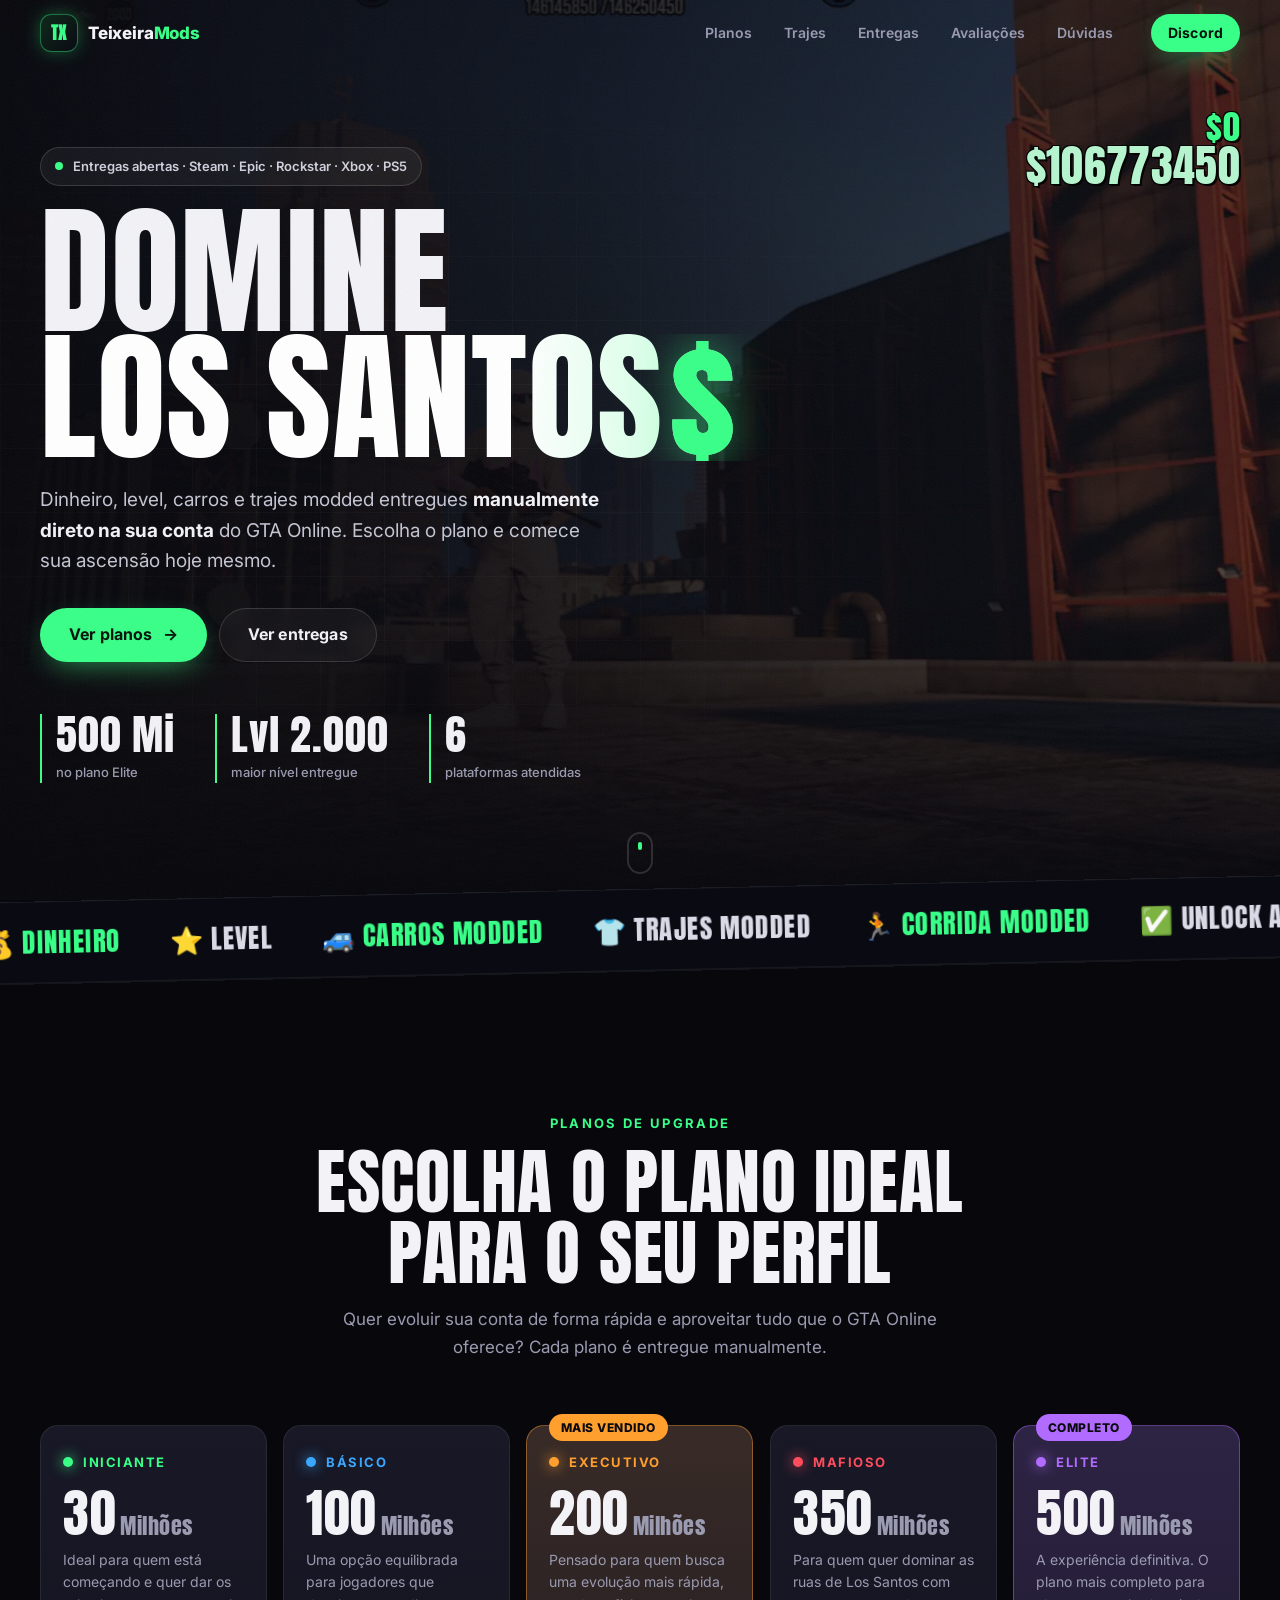
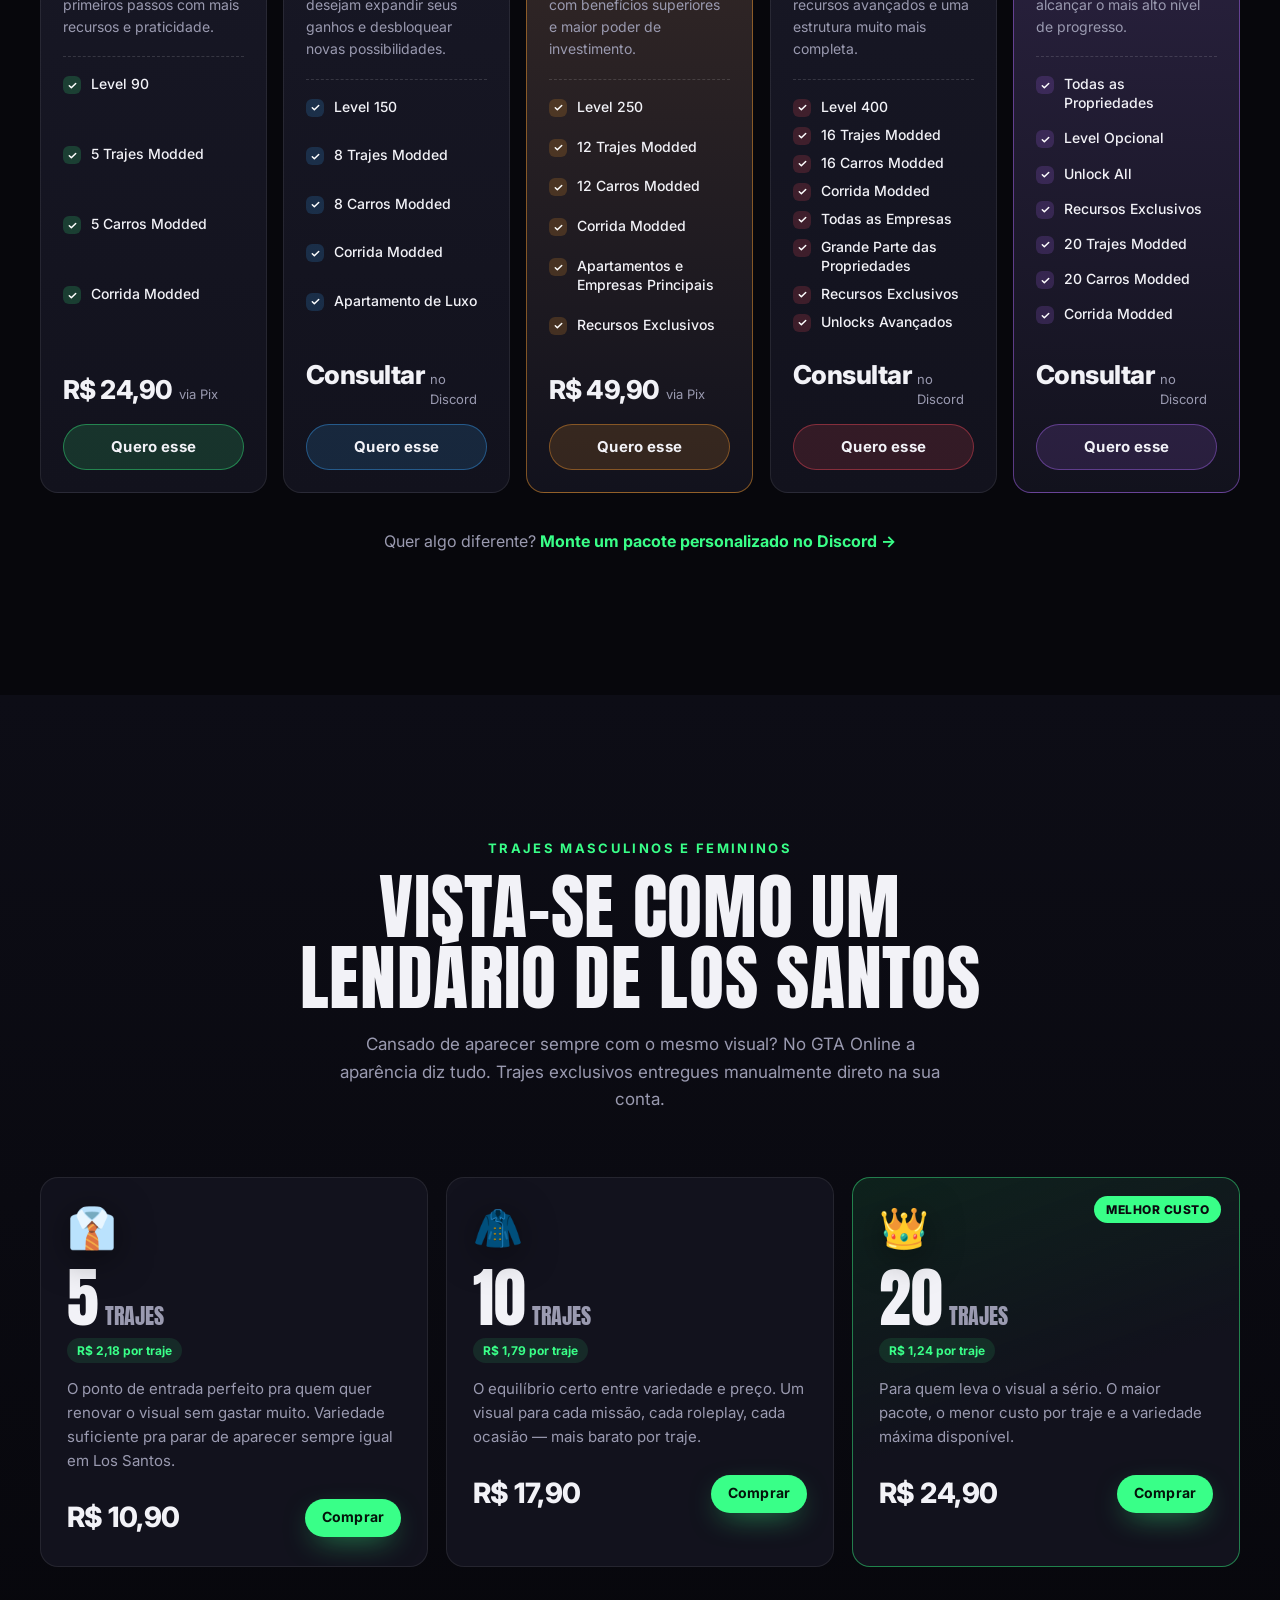
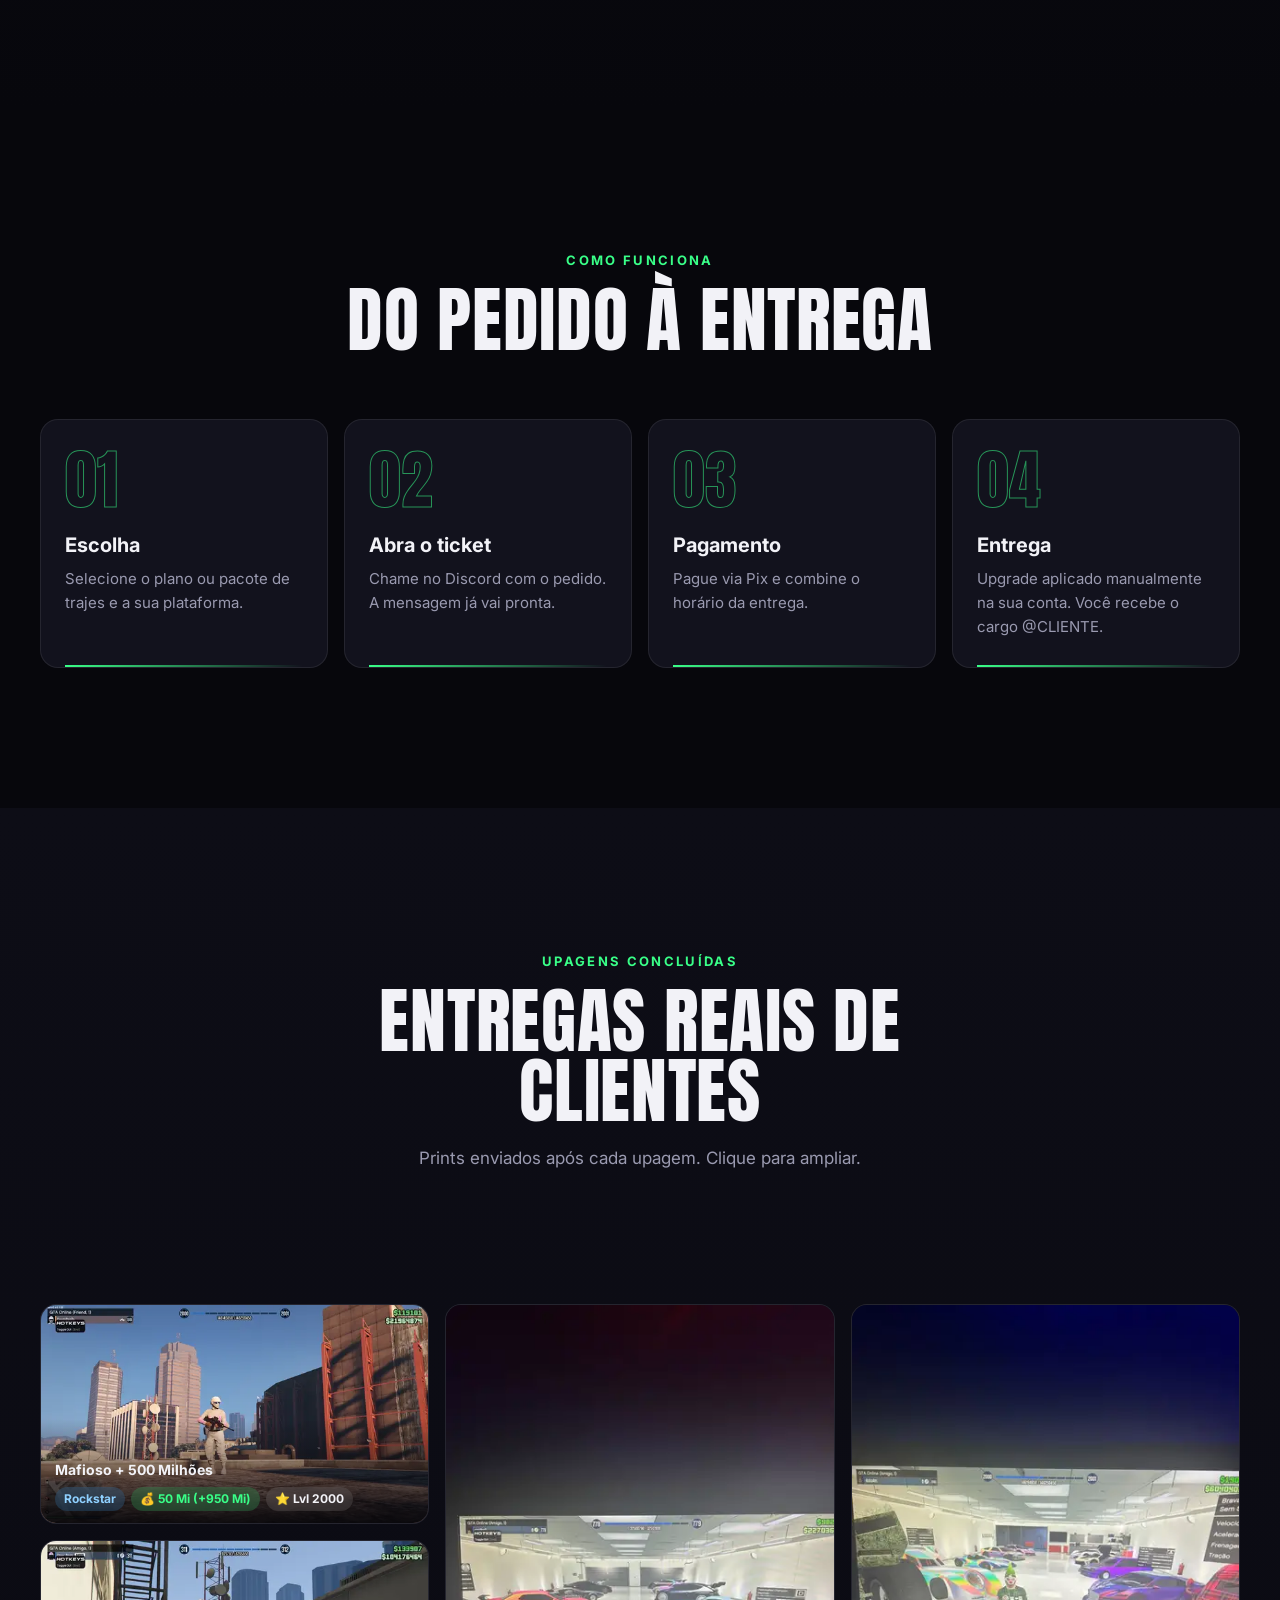
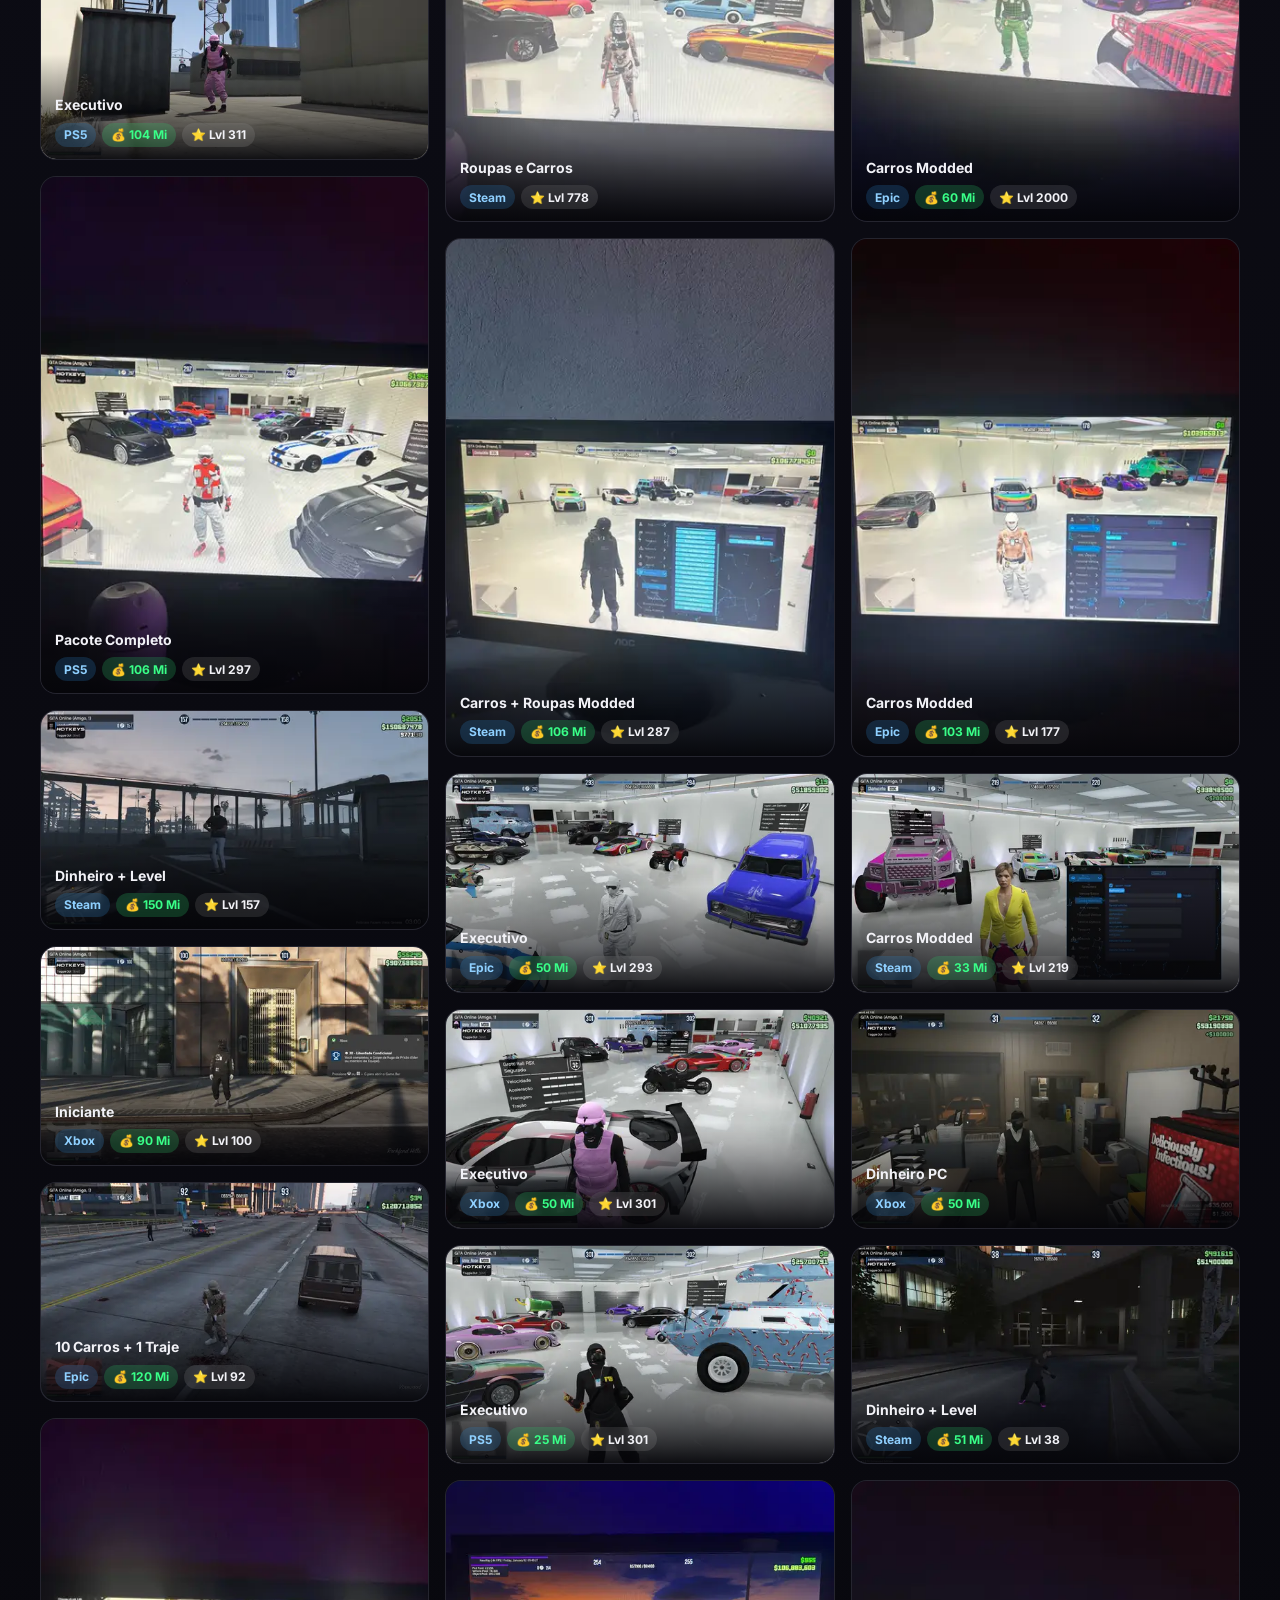
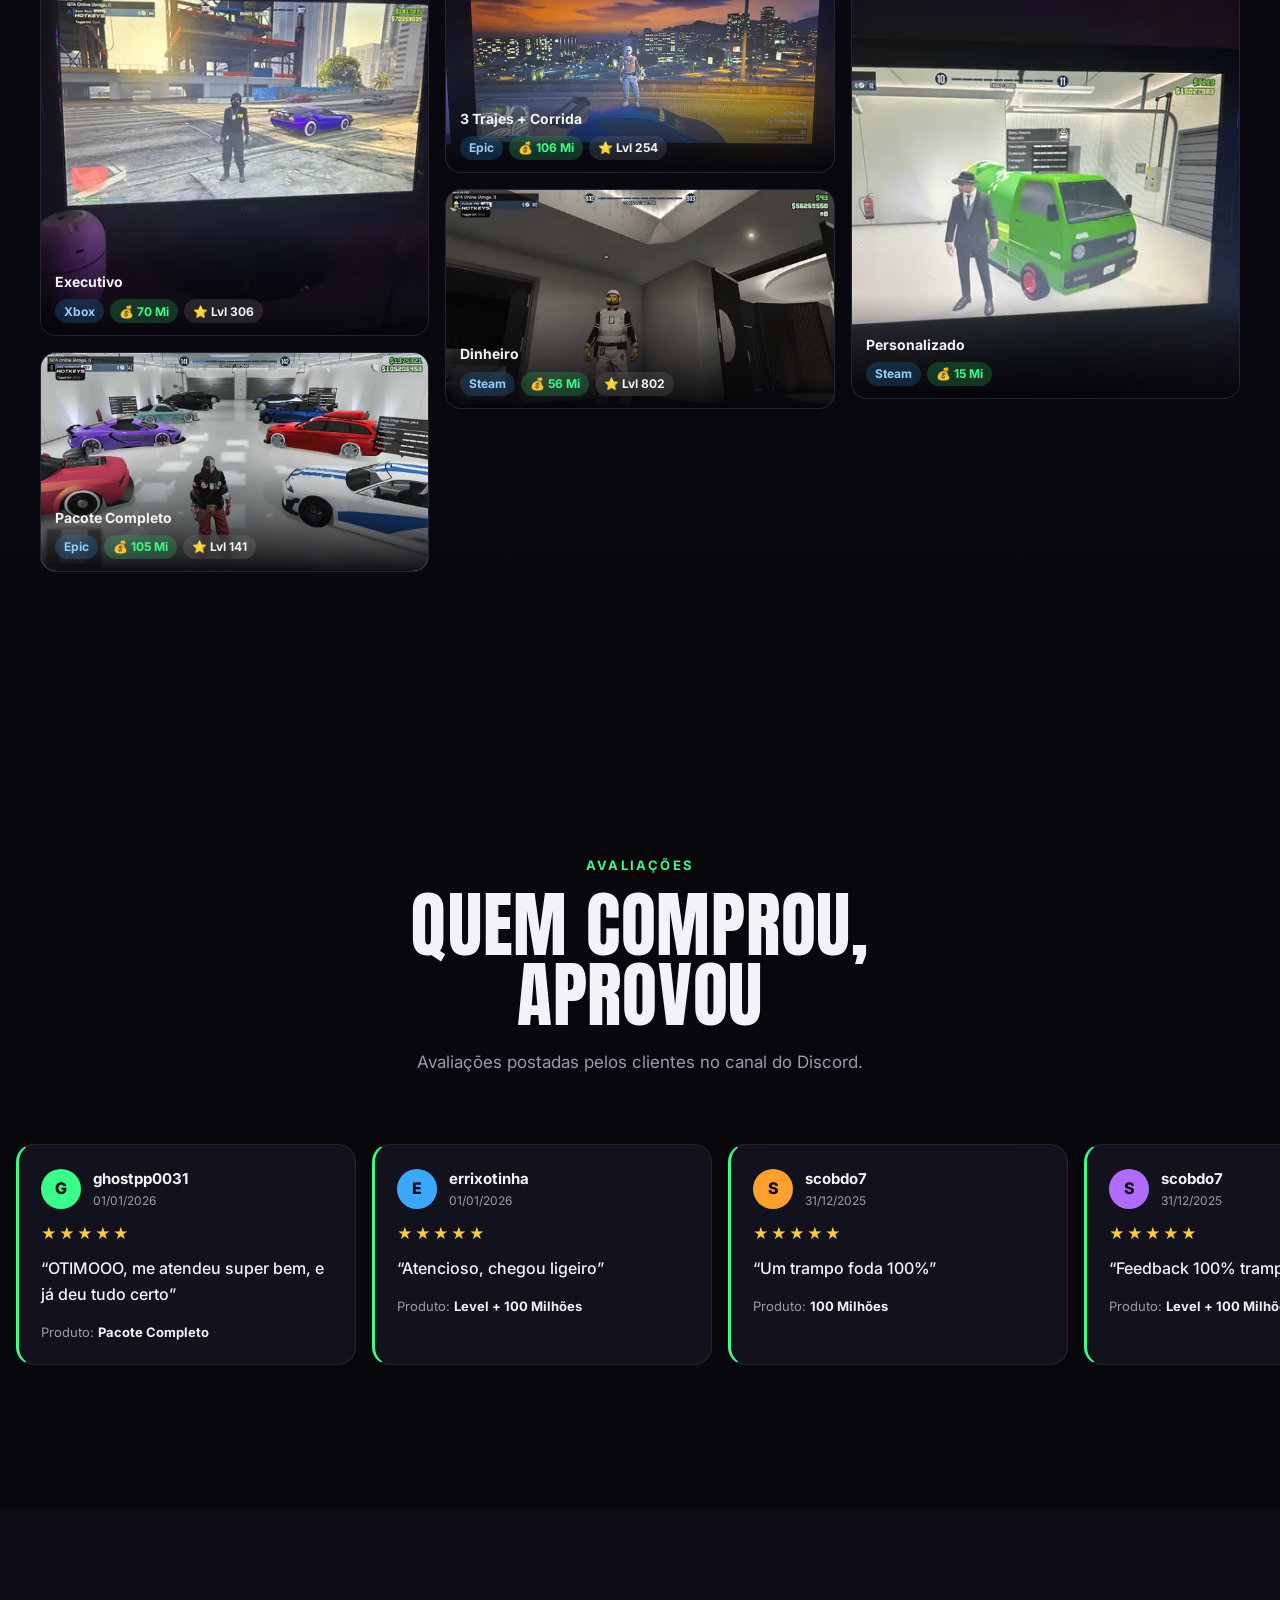
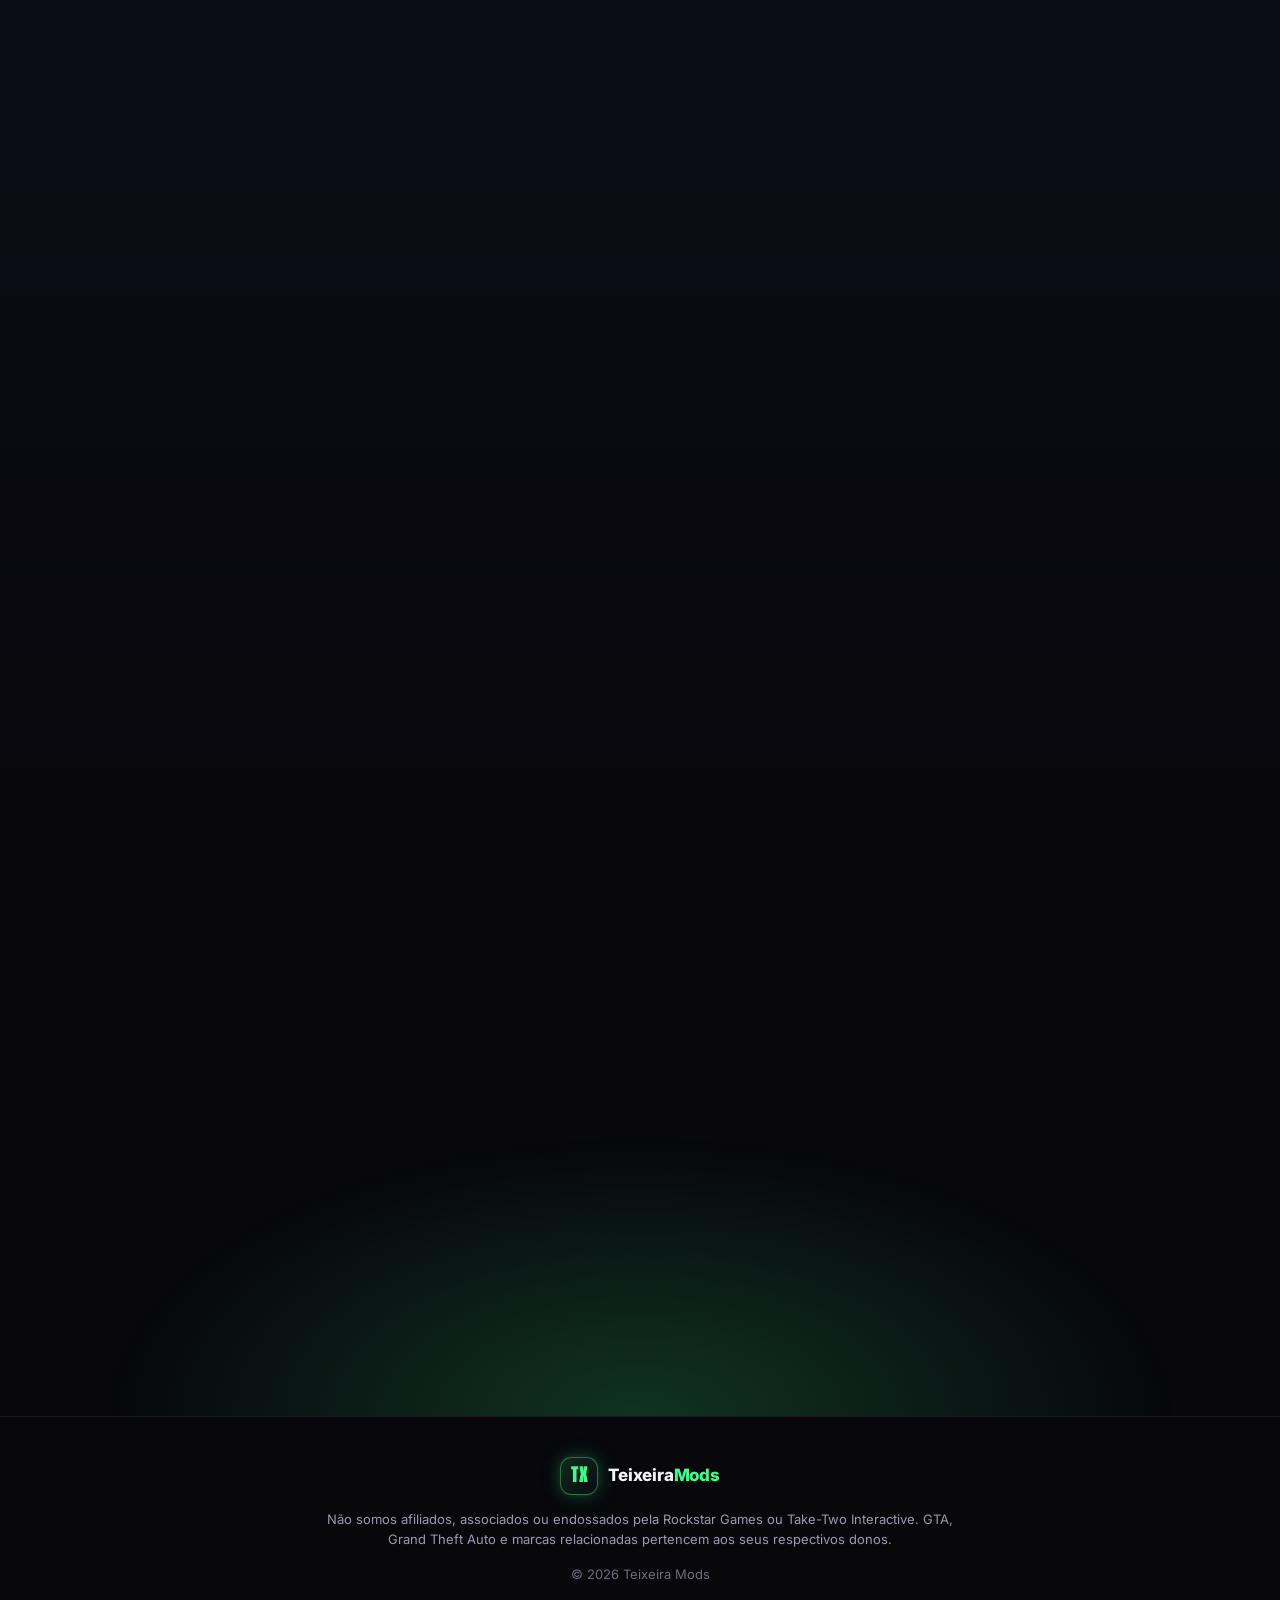
==== index.html @ 86856289 "Site Teixeira Mods: planos, trajes, entregas, avaliações e FAQ Co-Authored-By: Claude Opus 5.5 (1M c" ====
<!doctype html>
<html lang="pt-BR" class="no-js">
<head>
  <script>document.documentElement.className = "js";</script>
  <meta charset="utf-8" />
  <meta name="viewport" content="width=device-width, initial-scale=1" />
  <title>Teixeira Mods — Upgrade GTA Online</title>
  <meta name="description" content="Planos de upgrade para GTA Online: dinheiro, level, carros e trajes modded com entrega manual na sua conta. Steam, Epic, Rockstar, Xbox e PS5." />
  <meta name="theme-color" content="#07070c" />
  <meta property="og:title" content="Teixeira Mods — Upgrade GTA Online" />
  <meta property="og:description" content="Dinheiro, level, carros e trajes modded. Entrega manual direto na sua conta." />
  <meta property="og:image" content="/assets/entregas/e23.webp" />
  <link rel="icon" href="data:image/svg+xml,%3Csvg xmlns='http://www.w3.org/2000/svg' viewBox='0 0 64 64'%3E%3Crect width='64' height='64' rx='14' fill='%2307070c'/%3E%3Ctext x='50%25' y='54%25' text-anchor='middle' dominant-baseline='middle' font-family='Arial Black' font-size='30' fill='%2339ff88'%3ETX%3C/text%3E%3C/svg%3E" />
  <link rel="preconnect" href="https://fonts.googleapis.com" />
  <link rel="preconnect" href="https://fonts.gstatic.com" crossorigin />
  <link href="https://fonts.googleapis.com/css2?family=Anton&family=Inter:wght@400;500;600;700;800&display=swap" rel="stylesheet" />
  <link rel="stylesheet" href="styles.css" />
</head>
<body>
  <div class="noise" aria-hidden="true"></div>
  <div class="cursor-glow" aria-hidden="true"></div>

  <!-- NAV -->
  <header class="nav" id="nav">
    <div class="container nav__inner">
      <a href="#topo" class="logo" aria-label="Teixeira Mods — início">
        <span class="logo__mark">TX</span>
        <span class="logo__text">Teixeira<b>Mods</b></span>
      </a>
      <nav class="nav__links" aria-label="Principal">
        <a href="#planos">Planos</a>
        <a href="#trajes">Trajes</a>
        <a href="#entregas">Entregas</a>
        <a href="#avaliacoes">Avaliações</a>
        <a href="#faq">Dúvidas</a>
      </nav>
      <a class="btn btn--sm btn--primary js-discord" href="#" target="_blank" rel="noopener">Discord</a>
      <button class="nav__burger" aria-label="Abrir menu" aria-expanded="false"><span></span><span></span></button>
    </div>
  </header>

  <main id="topo">
    <!-- HERO -->
    <section class="hero">
      <div class="hero__bg" aria-hidden="true">
        <img src="assets/entregas/e23.webp" alt="" fetchpriority="high" />
      </div>
      <div class="hero__grid" aria-hidden="true"></div>
      <div class="container hero__inner">
        <p class="eyebrow reveal"><span class="dot"></span> Entregas abertas · Steam · Epic · Rockstar · Xbox · PS5</p>
        <h1 class="hero__title reveal">
          <span class="line">Domine</span>
          <span class="line">Los Santos<span class="money">$</span></span>
        </h1>
        <p class="hero__sub reveal">Dinheiro, level, carros e trajes modded entregues <b>manualmente direto na sua conta</b> do GTA Online. Escolha o plano e comece sua ascensão hoje mesmo.</p>
        <div class="hero__cta reveal">
          <a href="#planos" class="btn btn--primary btn--lg">Ver planos <span aria-hidden="true">→</span></a>
          <a href="#entregas" class="btn btn--ghost btn--lg">Ver entregas</a>
        </div>
        <dl class="hero__stats reveal">
          <div><dt><span class="count" data-to="500">0</span> Mi</dt><dd>no plano Elite</dd></div>
          <div><dt>Lvl <span class="count" data-to="2000">0</span></dt><dd>maior nível entregue</dd></div>
          <div><dt><span class="count" data-to="6">0</span></dt><dd>plataformas atendidas</dd></div>
        </dl>
      </div>
      <div class="hero__hud reveal" aria-hidden="true">
        <span class="hud__cash">$0</span>
        <span class="hud__bank">$<span class="count" data-to="106773450" data-fmt="plain">0</span></span>
      </div>
      <a href="#planos" class="hero__scroll" aria-label="Rolar para planos"><span></span></a>
    </section>

    <!-- MARQUEE -->
    <div class="marquee" aria-hidden="true">
      <div class="marquee__track">
        <span>💰 Dinheiro</span><span>⭐ Level</span><span>🚙 Carros Modded</span><span>👕 Trajes Modded</span><span>🏃 Corrida Modded</span><span>✅ Unlock All</span><span>🏢 Propriedades</span><span>🔫 Armas</span>
        <span>💰 Dinheiro</span><span>⭐ Level</span><span>🚙 Carros Modded</span><span>👕 Trajes Modded</span><span>🏃 Corrida Modded</span><span>✅ Unlock All</span><span>🏢 Propriedades</span><span>🔫 Armas</span>
      </div>
    </div>

    <!-- PLANOS -->
    <section class="section" id="planos">
      <div class="container">
        <header class="section__head reveal">
          <p class="kicker">Planos de Upgrade</p>
          <h2>Escolha o plano ideal<br />para o seu perfil</h2>
          <p class="section__sub">Quer evoluir sua conta de forma rápida e aproveitar tudo que o GTA Online oferece? Cada plano é entregue manualmente.</p>
        </header>
        <div class="plans" id="plans"></div>
        <p class="plans__note reveal">Quer algo diferente? <a href="#" class="js-discord" target="_blank" rel="noopener">Monte um pacote personalizado no Discord →</a></p>
      </div>
    </section>

    <!-- TRAJES -->
    <section class="section section--alt" id="trajes">
      <div class="container">
        <header class="section__head reveal">
          <p class="kicker">Trajes masculinos e femininos</p>
          <h2>Vista-se como um<br />lendário de Los Santos</h2>
          <p class="section__sub">Cansado de aparecer sempre com o mesmo visual? No GTA Online a aparência diz tudo. Trajes exclusivos entregues manualmente direto na sua conta.</p>
        </header>
        <div class="outfits" id="outfits"></div>
      </div>
    </section>

    <!-- COMO FUNCIONA -->
    <section class="section" id="como">
      <div class="container">
        <header class="section__head reveal">
          <p class="kicker">Como funciona</p>
          <h2>Do pedido à entrega</h2>
        </header>
        <ol class="steps">
          <li class="step reveal"><span class="step__n">01</span><h3>Escolha</h3><p>Selecione o plano ou pacote de trajes e a sua plataforma.</p></li>
          <li class="step reveal"><span class="step__n">02</span><h3>Abra o ticket</h3><p>Chame no Discord com o pedido. A mensagem já vai pronta.</p></li>
          <li class="step reveal"><span class="step__n">03</span><h3>Pagamento</h3><p>Pague via Pix e combine o horário da entrega.</p></li>
          <li class="step reveal"><span class="step__n">04</span><h3>Entrega</h3><p>Upgrade aplicado manualmente na sua conta. Você recebe o cargo @CLIENTE.</p></li>
        </ol>
      </div>
    </section>

    <!-- ENTREGAS -->
    <section class="section section--alt" id="entregas">
      <div class="container">
        <header class="section__head reveal">
          <p class="kicker">Upagens concluídas</p>
          <h2>Entregas reais de clientes</h2>
          <p class="section__sub">Prints enviados após cada upagem. Clique para ampliar.</p>
        </header>
        <div class="filters reveal" role="tablist" aria-label="Filtrar por plataforma" id="filters"></div>
        <div class="gallery" id="gallery"></div>
      </div>
    </section>

    <!-- AVALIAÇÕES -->
    <section class="section" id="avaliacoes">
      <div class="container">
        <header class="section__head reveal">
          <p class="kicker">Avaliações</p>
          <h2>Quem comprou, aprovou</h2>
          <p class="section__sub">Avaliações postadas pelos clientes no canal do Discord.</p>
        </header>
      </div>
      <div class="reviews" id="reviews"></div>
    </section>

    <!-- FAQ -->
    <section class="section section--alt" id="faq">
      <div class="container container--narrow">
        <header class="section__head reveal">
          <p class="kicker">Dúvidas</p>
          <h2>Perguntas frequentes</h2>
        </header>
        <div class="faq" id="faqList"></div>
      </div>
    </section>

    <!-- CTA -->
    <section class="cta">
      <div class="container cta__inner reveal">
        <h2>Pronto pra conquistar<br /><span class="money-text">Los Santos?</span></h2>
        <p>Escolha seu plano e comece sua ascensão hoje mesmo. 🔥</p>
        <div class="hero__cta">
          <a href="#planos" class="btn btn--primary btn--lg">Escolher plano</a>
          <a href="#" class="btn btn--ghost btn--lg js-discord" target="_blank" rel="noopener">Falar no Discord</a>
        </div>
      </div>
    </section>
  </main>

  <footer class="footer">
    <div class="container footer__inner">
      <a href="#topo" class="logo"><span class="logo__mark">TX</span><span class="logo__text">Teixeira<b>Mods</b></span></a>
      <p class="footer__legal">Não somos afiliados, associados ou endossados pela Rockstar Games ou Take-Two Interactive. GTA, Grand Theft Auto e marcas relacionadas pertencem aos seus respectivos donos.</p>
      <p class="footer__copy">© <span id="year"></span> Teixeira Mods</p>
    </div>
  </footer>

  <!-- MODAL DE PEDIDO -->
  <div class="modal" id="orderModal" aria-hidden="true">
    <div class="modal__backdrop" data-close></div>
    <div class="modal__panel" role="dialog" aria-modal="true" aria-labelledby="orderTitle">
      <button class="modal__close" data-close aria-label="Fechar">×</button>
      <p class="kicker">Seu pedido</p>
      <h3 id="orderTitle">—</h3>
      <p class="order__price" id="orderPrice"></p>
      <ul class="order__items" id="orderItems"></ul>
      <label class="field">
        <span>Plataforma</span>
        <select id="orderPlatform">
          <option>Steam</option><option>Epic Games</option><option>Rockstar Launcher</option>
          <option>Xbox App (PC)</option><option>Xbox Series / One</option><option>PS5</option>
        </select>
      </label>
      <label class="field">
        <span>Seu nick no Discord (opcional)</span>
        <input id="orderNick" type="text" maxlength="40" placeholder="ex.: seu_nick" autocomplete="off" />
      </label>
      <button class="btn btn--primary btn--lg btn--block" id="orderSend">Abrir pedido no Discord</button>
      <p class="order__hint" id="orderHint">A mensagem do pedido é copiada automaticamente. É só colar no ticket.</p>
    </div>
  </div>

  <!-- LIGHTBOX -->
  <div class="lightbox" id="lightbox" aria-hidden="true">
    <button class="lightbox__close" data-lb-close aria-label="Fechar">×</button>
    <button class="lightbox__nav lightbox__prev" data-lb-prev aria-label="Anterior">‹</button>
    <figure>
      <img id="lbImg" alt="" />
      <figcaption id="lbCap"></figcaption>
    </figure>
    <button class="lightbox__nav lightbox__next" data-lb-next aria-label="Próxima">›</button>
  </div>

  <div class="toast" id="toast" role="status" aria-live="polite"></div>

  <script src="config.js"></script>
  <script src="script.js"></script>
</body>
</html>
---- styles.css ----
:root {
  --bg: #07070c;
  --bg-2: #0d0d16;
  --surface: #12121d;
  --surface-2: #181826;
  --line: rgba(255, 255, 255, 0.08);
  --line-2: rgba(255, 255, 255, 0.14);
  --text: #f2f2f7;
  --muted: #9a9ab0;
  --money: #39ff88;
  --money-dim: #1fae5c;
  --neon: #3ba8ff;
  --violet: #a259ff;
  --green: #39ff88;
  --blue: #3ba8ff;
  --orange: #ff9f2e;
  --red: #ff4d5e;
  --purple: #b26bff;
  --radius: 18px;
  --ease: cubic-bezier(0.22, 1, 0.36, 1);
  --display: "Anton", Impact, "Arial Narrow", sans-serif;
  --body: "Inter", system-ui, -apple-system, Segoe UI, Roboto, sans-serif;
}

*, *::before, *::after { box-sizing: border-box; }
html { overflow-x: clip; scroll-behavior: smooth; -webkit-text-size-adjust: 100%; }
body {
  margin: 0;
  background: var(--bg);
  color: var(--text);
  font-family: var(--body);
  font-size: 16px;
  line-height: 1.6;
  overflow-x: hidden;
  -webkit-font-smoothing: antialiased;
}
img { max-width: 100%; display: block; }
a { color: inherit; text-decoration: none; }
button { font: inherit; color: inherit; cursor: pointer; }
:focus-visible { outline: 2px solid var(--money); outline-offset: 3px; border-radius: 6px; }
::selection { background: var(--money); color: #000; }

.container { width: min(1200px, 100% - 32px); margin-inline: auto; }
.container--narrow { width: min(820px, 100% - 32px); }

/* ---------- ambient ---------- */
.noise {
  position: fixed; inset: 0; z-index: 1; pointer-events: none; opacity: 0.05;
  background-image: url("data:image/svg+xml,%3Csvg xmlns='http://www.w3.org/2000/svg' width='160' height='160'%3E%3Cfilter id='n'%3E%3CfeTurbulence type='fractalNoise' baseFrequency='.9' numOctaves='3' stitchTiles='stitch'/%3E%3C/filter%3E%3Crect width='100%25' height='100%25' filter='url(%23n)'/%3E%3C/svg%3E");
}
.cursor-glow {
  position: fixed; z-index: 0; pointer-events: none; width: 520px; height: 520px; border-radius: 50%;
  left: 0; top: 0; transform: translate(-50%, -50%);
  background: radial-gradient(circle, rgba(57, 255, 136, 0.08), transparent 60%);
  transition: opacity .3s; opacity: 0;
}
@media (hover: hover) { body:hover .cursor-glow { opacity: 1; } }

/* ---------- buttons ---------- */
.btn {
  --bh: 46px;
  position: relative; display: inline-flex; align-items: center; justify-content: center; gap: 10px;
  height: var(--bh); padding: 0 22px; border-radius: 999px; border: 1px solid transparent;
  font-weight: 700; font-size: 15px; letter-spacing: .01em; white-space: nowrap;
  transition: transform .35s var(--ease), box-shadow .35s var(--ease), background .25s, border-color .25s, color .25s;
  overflow: hidden; isolation: isolate;
}
.btn--sm { --bh: 38px; padding: 0 16px; font-size: 14px; }
.btn--lg { --bh: 54px; padding: 0 28px; font-size: 16px; }
.btn--block { width: 100%; }
.btn--primary { background: var(--money); color: #04130a; box-shadow: 0 0 0 0 rgba(57, 255, 136, .5), 0 10px 30px -10px rgba(57, 255, 136, .6); }
.btn--primary::after {
  content: ""; position: absolute; inset: 0; z-index: -1;
  background: linear-gradient(110deg, transparent 30%, rgba(255,255,255,.55) 50%, transparent 70%);
  transform: translateX(-120%); transition: transform .7s var(--ease);
}
.btn--primary:hover { transform: translateY(-2px); box-shadow: 0 0 0 6px rgba(57, 255, 136, .12), 0 18px 40px -12px rgba(57, 255, 136, .8); }
.btn--primary:hover::after { transform: translateX(120%); }
.btn--ghost { background: rgba(255,255,255,.04); border-color: var(--line-2); color: var(--text); backdrop-filter: blur(8px); }
.btn--ghost:hover { border-color: var(--money); color: var(--money); transform: translateY(-2px); }
.btn:active { transform: translateY(0) scale(.98); }

/* ---------- nav ---------- */
.nav {
  position: fixed; inset: 0 0 auto 0; z-index: 50; padding: 14px 0;
  transition: background .3s, padding .3s, border-color .3s; border-bottom: 1px solid transparent;
}
.nav.is-scrolled { background: rgba(7, 7, 12, .78); backdrop-filter: blur(14px) saturate(140%); padding: 10px 0; border-color: var(--line); }
.nav__inner { display: flex; align-items: center; gap: 24px; }
.nav__links { display: flex; gap: 4px; margin-left: auto; }
.nav__links a { padding: 8px 14px; border-radius: 999px; font-size: 14px; font-weight: 600; color: var(--muted); transition: color .2s, background .2s; }
.nav__links a:hover, .nav__links a.is-active { color: var(--text); background: rgba(255,255,255,.06); }
.nav__burger { display: none; width: 42px; height: 42px; border-radius: 12px; border: 1px solid var(--line-2); background: transparent; position: relative; }
.nav__burger span { position: absolute; left: 11px; right: 11px; height: 2px; background: var(--text); transition: transform .3s var(--ease); }
.nav__burger span:first-child { top: 16px; } .nav__burger span:last-child { top: 24px; }
.nav.is-open .nav__burger span:first-child { transform: translateY(4px) rotate(45deg); }
.nav.is-open .nav__burger span:last-child { transform: translateY(-4px) rotate(-45deg); }

.logo { display: inline-flex; align-items: center; gap: 10px; font-weight: 800; }
.logo__mark {
  display: grid; place-items: center; width: 38px; height: 38px; border-radius: 11px;
  background: linear-gradient(135deg, #0f2a1b, #0b0b14); border: 1px solid rgba(57,255,136,.4);
  color: var(--money); font-family: var(--display); font-size: 17px; letter-spacing: .04em;
  box-shadow: 0 0 20px -4px rgba(57,255,136,.5);
}
.logo__text { font-size: 17px; letter-spacing: -.01em; }
.logo__text b { color: var(--money); font-weight: 800; }

/* ---------- hero ---------- */
.hero { position: relative; min-height: 100svh; display: flex; align-items: center; padding: 120px 0 90px; overflow: hidden; }
.hero__bg { position: absolute; inset: 0; z-index: -2; }
.hero__bg img { width: 100%; height: 100%; object-fit: cover; object-position: 60% 40%; transform: scale(1.12); filter: saturate(1.15) brightness(.55); will-change: transform; }
.hero__bg::after {
  content: ""; position: absolute; inset: 0;
  background:
    radial-gradient(ellipse 80% 60% at 20% 50%, rgba(7,7,12,.6), transparent 70%),
    linear-gradient(90deg, rgba(7,7,12,.97) 0%, rgba(7,7,12,.75) 45%, rgba(7,7,12,.35) 100%),
    linear-gradient(0deg, var(--bg) 0%, transparent 35%);
}
.hero__grid {
  position: absolute; inset: 0; z-index: -1; opacity: .35;
  background-image: linear-gradient(var(--line) 1px, transparent 1px), linear-gradient(90deg, var(--line) 1px, transparent 1px);
  background-size: 64px 64px;
  mask-image: radial-gradient(ellipse 70% 60% at 30% 50%, #000 20%, transparent 75%);
}
.hero__inner { position: relative; }
.eyebrow {
  display: inline-flex; align-items: center; gap: 10px; margin: 0 0 22px; padding: 8px 14px; border-radius: 999px;
  background: rgba(255,255,255,.05); border: 1px solid var(--line-2); font-size: 13px; font-weight: 600; color: #cfd0dc;
  backdrop-filter: blur(8px); max-width: 100%;
}
.dot { width: 8px; height: 8px; border-radius: 50%; background: var(--money); box-shadow: 0 0 0 0 rgba(57,255,136,.7); animation: ping 1.8s infinite; flex: none; }
@keyframes ping { 0% { box-shadow: 0 0 0 0 rgba(57,255,136,.6); } 80%, 100% { box-shadow: 0 0 0 10px rgba(57,255,136,0); } }

.hero__title { font-family: var(--display); font-weight: 400; font-size: clamp(56px, 11vw, 148px); line-height: .9; letter-spacing: .005em; text-transform: uppercase; margin: 0 0 24px; }
.hero__title .line { display: block; }
.hero__title .line:last-child {
  background: linear-gradient(92deg, #fff 0%, #fff 40%, var(--money) 100%);
  -webkit-background-clip: text; background-clip: text; color: transparent;
}
.money { color: var(--money); -webkit-text-fill-color: var(--money); margin-left: .05em; display: inline-block; animation: bob 3s ease-in-out infinite; text-shadow: 0 0 40px rgba(57,255,136,.5); }
@keyframes bob { 50% { transform: translateY(-8px) rotate(6deg); } }
.hero__sub { max-width: 560px; font-size: clamp(16px, 2vw, 19px); color: #c4c5d3; margin: 0 0 32px; }
.hero__sub b { color: var(--text); }
.hero__cta { display: flex; flex-wrap: wrap; gap: 12px; }
.hero__stats { display: flex; flex-wrap: wrap; gap: 14px 40px; margin: 52px 0 0; }
.hero__stats div { border-left: 2px solid var(--money); padding-left: 14px; }
.hero__stats dt { font-family: var(--display); font-size: clamp(30px, 4vw, 42px); line-height: 1; letter-spacing: .02em; }
.hero__stats dd { margin: 6px 0 0; font-size: 13px; color: var(--muted); font-weight: 500; }

.hero__hud {
  position: absolute; top: 110px; right: max(16px, calc((100vw - 1200px) / 2)); text-align: right;
  font-family: var(--display); line-height: 1; letter-spacing: .02em;
  text-shadow: 2px 2px 0 #000, -1px -1px 0 #000, 1px -1px 0 #000, -1px 1px 0 #000;
}
.hud__cash, .hud__bank { display: block; color: var(--money); }
.hud__cash { font-size: 34px; }
.hud__bank { font-size: clamp(30px, 3.4vw, 44px); color: #b6f5cf; }
.hero__scroll { position: absolute; left: 50%; bottom: 26px; transform: translateX(-50%); width: 26px; height: 42px; border: 2px solid var(--line-2); border-radius: 20px; }
.hero__scroll span { position: absolute; left: 50%; top: 8px; width: 4px; height: 8px; margin-left: -2px; border-radius: 2px; background: var(--money); animation: scroll 1.8s var(--ease) infinite; }
@keyframes scroll { 0% { opacity: 0; transform: translateY(0); } 30% { opacity: 1; } 100% { opacity: 0; transform: translateY(14px); } }

/* ---------- marquee ---------- */
.marquee { position: relative; z-index: 2; border-block: 1px solid var(--line); background: #0a0a12; overflow: hidden; padding: 18px 0; transform: rotate(-1.2deg) scale(1.03); margin: -10px 0 0; }
.marquee__track { display: flex; gap: 48px; width: max-content; animation: marquee 32s linear infinite; }
.marquee span { font-family: var(--display); font-size: 26px; letter-spacing: .04em; text-transform: uppercase; color: #d9dae6; white-space: nowrap; }
.marquee span:nth-child(odd) { color: var(--money); }
@keyframes marquee { to { transform: translateX(-50%); } }

/* ---------- sections ---------- */
.section { position: relative; z-index: 2; padding: clamp(80px, 11vw, 140px) 0; }
.section--alt { background: linear-gradient(180deg, var(--bg-2), var(--bg)); }
.section__head { text-align: center; max-width: 720px; margin: 0 auto clamp(40px, 6vw, 64px); }
.kicker { display: inline-block; margin: 0 0 14px; font-size: 13px; font-weight: 700; letter-spacing: .18em; text-transform: uppercase; color: var(--money); }
.section__head h2, .cta h2 { font-family: var(--display); font-weight: 400; font-size: clamp(38px, 6.4vw, 72px); line-height: .98; text-transform: uppercase; margin: 0 0 18px; letter-spacing: .01em; }
.section__sub { margin: 0 auto; max-width: 600px; color: var(--muted); font-size: 17px; }

/* ---------- plans ---------- */
.plans { display: grid; grid-template-columns: repeat(auto-fit, minmax(220px, 1fr)); gap: 16px; align-items: stretch; }
.plan {
  --c: var(--money);
  position: relative; display: flex; flex-direction: column; padding: 26px 22px 22px; border-radius: var(--radius);
  background: linear-gradient(180deg, var(--surface-2), var(--surface)); border: 1px solid var(--line);
  transition: transform .5s var(--ease), border-color .3s, box-shadow .5s var(--ease);
  transform-style: preserve-3d; will-change: transform;
}
.plan::before {
  content: ""; position: absolute; inset: -1px; border-radius: inherit; padding: 1px; pointer-events: none;
  background: radial-gradient(400px circle at var(--mx, 50%) var(--my, 0%), var(--c), transparent 40%);
  -webkit-mask: linear-gradient(#000 0 0) content-box, linear-gradient(#000 0 0); -webkit-mask-composite: xor; mask-composite: exclude;
  opacity: 0; transition: opacity .3s;
}
.plan:hover { border-color: transparent; box-shadow: 0 30px 60px -30px color-mix(in srgb, var(--c) 60%, transparent); }
.plan:hover::before { opacity: 1; }
.plan--green { --c: var(--green); } .plan--blue { --c: var(--blue); } .plan--orange { --c: var(--orange); }
.plan--red { --c: var(--red); } .plan--purple { --c: var(--purple); }
.plan.is-featured { background: linear-gradient(180deg, color-mix(in srgb, var(--c) 14%, var(--surface-2)), var(--surface)); border-color: color-mix(in srgb, var(--c) 45%, transparent); }
.plan__badge { position: absolute; top: -12px; left: 22px; padding: 4px 12px; border-radius: 999px; font-size: 12px; font-weight: 800; letter-spacing: .04em; text-transform: uppercase; background: var(--c); color: #0a0a0f; }
.plan__tier { display: flex; align-items: center; gap: 10px; font-size: 13px; font-weight: 700; letter-spacing: .12em; text-transform: uppercase; color: var(--c); }
.plan__tier i { width: 10px; height: 10px; border-radius: 50%; background: var(--c); box-shadow: 0 0 14px var(--c); }
.plan__money { font-family: var(--display); font-size: 52px; line-height: 1; margin: 14px 0 2px; letter-spacing: .01em; }
.plan__money small { font-size: 22px; color: var(--muted); margin-left: 4px; }
.plan__desc { font-size: 14px; color: var(--muted); margin: 8px 0 18px; min-height: 66px; }
.plan__list { list-style: none; padding: 18px 0 0; margin: 0 0 22px; border-top: 1px dashed var(--line-2); display: grid; gap: 9px; flex: 1; }
.plan__list li { display: flex; gap: 10px; font-size: 14px; font-weight: 500; line-height: 1.35; }
.plan__list li::before { content: ""; flex: none; width: 18px; height: 18px; margin-top: 1px; border-radius: 6px; background: color-mix(in srgb, var(--c) 18%, transparent) url("data:image/svg+xml,%3Csvg xmlns='http://www.w3.org/2000/svg' viewBox='0 0 24 24' fill='none' stroke='white' stroke-width='3.2' stroke-linecap='round' stroke-linejoin='round'%3E%3Cpath d='M5 12.5l4.5 4.5L19 7.5'/%3E%3C/svg%3E") center/11px no-repeat; }
.plan__price { display: flex; align-items: baseline; gap: 6px; margin-bottom: 14px; }
.plan__price b { font-size: 26px; font-weight: 800; letter-spacing: -.02em; }
.plan__price span { font-size: 13px; color: var(--muted); }
.plan .btn { width: 100%; background: color-mix(in srgb, var(--c) 14%, transparent); border-color: color-mix(in srgb, var(--c) 40%, transparent); color: var(--text); }
.plan .btn:hover { background: var(--c); color: #0a0a0f; transform: translateY(-2px); }
.plans__note { text-align: center; margin: 36px 0 0; color: var(--muted); }
.plans__note a { color: var(--money); font-weight: 700; }
.plans__note a:hover { text-decoration: underline; }

/* ---------- outfits ---------- */
.outfits { display: grid; grid-template-columns: repeat(auto-fit, minmax(260px, 1fr)); gap: 18px; }
.outfit {
  position: relative; padding: 30px 26px 26px; border-radius: var(--radius); overflow: hidden;
  background: var(--surface); border: 1px solid var(--line);
  transition: transform .5s var(--ease), border-color .3s;
}
.outfit:hover { transform: translateY(-6px); border-color: rgba(57,255,136,.35); }
.outfit__icon { font-size: 40px; line-height: 1; filter: drop-shadow(0 6px 18px rgba(0,0,0,.5)); }
.outfit__qty { font-family: var(--display); font-size: 64px; line-height: 1; margin: 18px 0 0; }
.outfit__qty small { font-size: 22px; color: var(--muted); margin-left: 6px; text-transform: uppercase; }
.outfit__unit { display: inline-block; margin: 8px 0 14px; padding: 3px 10px; border-radius: 999px; background: rgba(57,255,136,.1); color: var(--money); font-size: 12px; font-weight: 700; }
.outfit p { color: var(--muted); font-size: 15px; margin: 0 0 22px; }
.outfit__foot { display: flex; align-items: center; justify-content: space-between; gap: 12px; }
.outfit__foot b { font-size: 28px; font-weight: 800; letter-spacing: -.02em; }
.outfit.is-featured { border-color: rgba(57,255,136,.45); background: linear-gradient(160deg, rgba(57,255,136,.1), var(--surface) 55%); }
.outfit .plan__badge { --c: var(--money); left: auto; right: 18px; top: 18px; }

/* ---------- steps ---------- */
.steps { list-style: none; margin: 0; padding: 0; display: grid; grid-template-columns: repeat(auto-fit, minmax(220px, 1fr)); gap: 16px; counter-reset: s; }
.step { position: relative; padding: 28px 24px; border-radius: var(--radius); background: var(--surface); border: 1px solid var(--line); overflow: hidden; }
.step__n { font-family: var(--display); font-size: 64px; line-height: 1; color: transparent; -webkit-text-stroke: 1px rgba(57,255,136,.55); }
.step h3 { margin: 14px 0 6px; font-size: 20px; }
.step p { margin: 0; color: var(--muted); font-size: 15px; }
.step::after { content: ""; position: absolute; left: 24px; right: 24px; bottom: 0; height: 2px; background: linear-gradient(90deg, var(--money), transparent); transform: scaleX(0); transform-origin: left; transition: transform .9s var(--ease) .2s; }
.step.is-in::after { transform: scaleX(1); }

/* ---------- gallery ---------- */
.filters { display: flex; flex-wrap: wrap; justify-content: center; gap: 8px; margin-bottom: 30px; }
.chip { height: 38px; padding: 0 16px; border-radius: 999px; border: 1px solid var(--line-2); background: rgba(255,255,255,.03); font-size: 14px; font-weight: 600; color: var(--muted); transition: all .25s; }
.chip:hover { color: var(--text); border-color: rgba(255,255,255,.3); }
.chip[aria-selected="true"] { background: var(--money); color: #04130a; border-color: var(--money); }
.chip small { opacity: .7; margin-left: 4px; }
.gallery { columns: 3 300px; column-gap: 16px; }
.shot {
  position: relative; display: block; width: 100%; margin: 0 0 16px; padding: 0; border: 1px solid var(--line); border-radius: 16px; overflow: hidden;
  background: var(--surface); break-inside: avoid; text-align: left;
  transition: transform .5s var(--ease), border-color .3s, opacity .4s, box-shadow .5s var(--ease);
}
.shot img { width: 100%; height: auto; transition: transform .8s var(--ease); }
.shot:hover { border-color: rgba(57,255,136,.45); box-shadow: 0 24px 50px -24px rgba(57,255,136,.45); }
.shot:hover img { transform: scale(1.05); }
.shot__info { position: absolute; inset: auto 0 0 0; padding: 40px 14px 12px; background: linear-gradient(0deg, rgba(5,5,9,.95), transparent); display: flex; flex-wrap: wrap; align-items: flex-end; gap: 6px; }
.tag { display: inline-flex; align-items: center; height: 24px; padding: 0 9px; border-radius: 999px; font-size: 12px; font-weight: 700; background: rgba(255,255,255,.1); backdrop-filter: blur(6px); }
.tag--money { background: rgba(57,255,136,.18); color: var(--money); }
.tag--plat { background: rgba(59,168,255,.18); color: #8fd0ff; }
.shot__title { width: 100%; font-weight: 700; font-size: 14px; }
.shot.is-hidden { display: none; }

/* ---------- reviews ---------- */
.reviews { display: flex; gap: 16px; width: max-content; padding: 4px 16px; animation: marquee 50s linear infinite; }
.reviews:hover { animation-play-state: paused; }
.review { width: 340px; flex: none; padding: 22px; border-radius: var(--radius); background: var(--surface); border: 1px solid var(--line); border-left: 3px solid var(--money); }
.review__head { display: flex; align-items: center; gap: 12px; margin-bottom: 12px; }
.review__avatar { width: 40px; height: 40px; border-radius: 50%; display: grid; place-items: center; font-weight: 800; color: #0a0a0f; flex: none; }
.review__user { font-weight: 700; font-size: 15px; }
.review__date { font-size: 12px; color: var(--muted); }
.stars { color: #ffc93c; letter-spacing: 2px; font-size: 15px; }
.review__text { margin: 10px 0 14px; font-size: 16px; font-weight: 500; }
.review__text--empty { color: var(--muted); font-style: italic; font-weight: 400; }
.review__prod { font-size: 13px; color: var(--muted); }
.review__prod b { color: var(--text); }

/* ---------- faq ---------- */
.faq { display: grid; gap: 10px; }
.faq details { border-radius: 14px; background: var(--surface); border: 1px solid var(--line); transition: border-color .3s, background .3s; }
.faq details[open] { border-color: rgba(57,255,136,.35); background: var(--surface-2); }
.faq summary { list-style: none; display: flex; align-items: center; justify-content: space-between; gap: 16px; padding: 20px 22px; font-weight: 700; font-size: 17px; cursor: pointer; }
.faq summary::-webkit-details-marker { display: none; }
.faq summary::after { content: "+"; flex: none; display: grid; place-items: center; width: 30px; height: 30px; border-radius: 50%; border: 1px solid var(--line-2); font-size: 20px; font-weight: 400; color: var(--money); transition: transform .4s var(--ease); }
.faq details[open] summary::after { transform: rotate(45deg); }
.faq__a { padding: 0 22px 20px; color: #c0c1cf; }
.faq__a p { margin: 0; }

/* ---------- cta ---------- */
.cta { position: relative; z-index: 2; padding: clamp(80px, 12vw, 150px) 0; text-align: center; overflow: hidden; }
.cta::before { content: ""; position: absolute; inset: 0; z-index: -1; background: radial-gradient(ellipse 60% 70% at 50% 100%, rgba(57,255,136,.18), transparent 70%); }
.cta__inner p { color: var(--muted); font-size: 18px; margin: 0 0 30px; }
.cta .hero__cta { justify-content: center; }
.money-text { color: var(--money); }

/* ---------- footer ---------- */
.footer { position: relative; z-index: 2; border-top: 1px solid var(--line); padding: 40px 0; }
.footer__inner { display: grid; gap: 14px; justify-items: center; text-align: center; }
.footer__legal { max-width: 640px; margin: 0; font-size: 13px; color: var(--muted); }
.footer__copy { margin: 0; font-size: 13px; color: #6d6d82; }

/* ---------- modal ---------- */
.modal, .lightbox { position: fixed; inset: 0; z-index: 100; display: grid; place-items: center; padding: 16px; visibility: hidden; opacity: 0; transition: opacity .35s var(--ease), visibility 0s .35s; }
.modal.is-open, .lightbox.is-open { visibility: visible; opacity: 1; transition: opacity .35s var(--ease); }
.modal__backdrop { position: absolute; inset: 0; background: rgba(3,3,6,.75); backdrop-filter: blur(6px); }
.modal__panel {
  position: relative; width: min(460px, 100%); max-height: calc(100svh - 32px); overflow: auto; padding: 30px 26px 24px; border-radius: 22px;
  background: linear-gradient(180deg, var(--surface-2), var(--surface)); border: 1px solid var(--line-2);
  box-shadow: 0 40px 80px -20px rgba(0,0,0,.8); transform: translateY(24px) scale(.97); transition: transform .45s var(--ease);
}
.modal.is-open .modal__panel { transform: none; }
.modal__close, .lightbox__close { position: absolute; top: 14px; right: 14px; width: 38px; height: 38px; border-radius: 50%; border: 1px solid var(--line-2); background: rgba(255,255,255,.04); font-size: 22px; line-height: 1; }
.modal__close:hover, .lightbox__close:hover { border-color: var(--money); color: var(--money); }
.modal h3 { font-family: var(--display); font-weight: 400; font-size: 36px; line-height: 1; margin: 0; text-transform: uppercase; }
.order__price { font-size: 22px; font-weight: 800; color: var(--money); margin: 8px 0 14px; }
.order__items { list-style: none; padding: 0; margin: 0 0 20px; display: flex; flex-wrap: wrap; gap: 6px; }
.order__items li { padding: 4px 10px; border-radius: 999px; background: rgba(255,255,255,.06); font-size: 13px; font-weight: 600; }
.field { display: grid; gap: 6px; margin-bottom: 14px; font-size: 13px; font-weight: 600; color: var(--muted); }
.field select, .field input { height: 48px; padding: 0 14px; border-radius: 12px; border: 1px solid var(--line-2); background: #0b0b13; color: var(--text); font: inherit; font-size: 16px; }
.field select:focus, .field input:focus { outline: none; border-color: var(--money); box-shadow: 0 0 0 3px rgba(57,255,136,.15); }
.order__hint { margin: 12px 0 0; font-size: 13px; color: var(--muted); text-align: center; }

/* ---------- lightbox ---------- */
.lightbox { background: rgba(3,3,6,.92); backdrop-filter: blur(8px); }
.lightbox figure { margin: 0; max-width: min(1200px, 100%); display: grid; gap: 12px; justify-items: center; }
.lightbox img { max-height: calc(100svh - 120px); width: auto; border-radius: 12px; box-shadow: 0 30px 80px rgba(0,0,0,.6); transform: scale(.96); transition: transform .45s var(--ease); }
.lightbox.is-open img { transform: none; }
.lightbox figcaption { display: flex; flex-wrap: wrap; justify-content: center; gap: 6px; }
.lightbox__nav { position: absolute; top: 50%; transform: translateY(-50%); width: 50px; height: 50px; border-radius: 50%; border: 1px solid var(--line-2); background: rgba(0,0,0,.4); font-size: 30px; line-height: 1; z-index: 2; }
.lightbox__nav:hover { border-color: var(--money); color: var(--money); }
.lightbox__prev { left: 16px; } .lightbox__next { right: 16px; }

/* ---------- toast ---------- */
.toast { position: fixed; left: 50%; bottom: 24px; z-index: 200; transform: translate(-50%, 20px); opacity: 0; padding: 12px 18px; border-radius: 12px; background: var(--money); color: #04130a; font-weight: 700; font-size: 14px; transition: all .4s var(--ease); pointer-events: none; max-width: calc(100% - 32px); text-align: center; }
.toast.is-show { opacity: 1; transform: translate(-50%, 0); }

/* ---------- reveal ---------- */
.js .reveal { opacity: 0; transform: translateY(28px); filter: blur(6px); transition: opacity .9s var(--ease), transform .9s var(--ease), filter .9s var(--ease); transition-delay: var(--d, 0s); }
.reveal.is-in { opacity: 1; transform: none; filter: none; }
.hero__title .line { overflow: hidden; }

/* ---------- responsive ---------- */
@media (max-width: 900px) {
  .nav__links {
    position: fixed; inset: 64px 16px auto 16px; flex-direction: column; gap: 2px; padding: 10px; border-radius: 16px;
    background: rgba(13,13,22,.97); border: 1px solid var(--line-2); backdrop-filter: blur(14px);
    opacity: 0; visibility: hidden; transform: translateY(-10px); transition: all .3s var(--ease);
  }
  .nav.is-open .nav__links { opacity: 1; visibility: visible; transform: none; }
  .nav__links a { padding: 12px 14px; font-size: 16px; }
  .nav__inner > .btn { margin-left: auto; }
  .nav__burger { display: block; }
  .hero__hud { display: none; }
}
@media (max-width: 560px) {
  .hero { padding-top: 104px; align-items: flex-end; }
  .hero__cta .btn { flex: 1 1 100%; }
  .hero__stats { gap: 14px 22px; }
  .eyebrow { font-size: 12px; }
  .plan__desc { min-height: 0; }
  .review { width: 280px; }
  .lightbox__nav { top: auto; bottom: 16px; transform: none; }
  .logo__text { display: none; }
}

@media (prefers-reduced-motion: reduce) {
  *, *::before, *::after { animation-duration: .001ms !important; animation-iteration-count: 1 !important; transition-duration: .001ms !important; scroll-behavior: auto !important; }
  .js .reveal { opacity: 1; transform: none; filter: none; }
  .reviews { width: auto; flex-wrap: wrap; justify-content: center; }
  .reviews .review[data-clone] { display: none; }
}
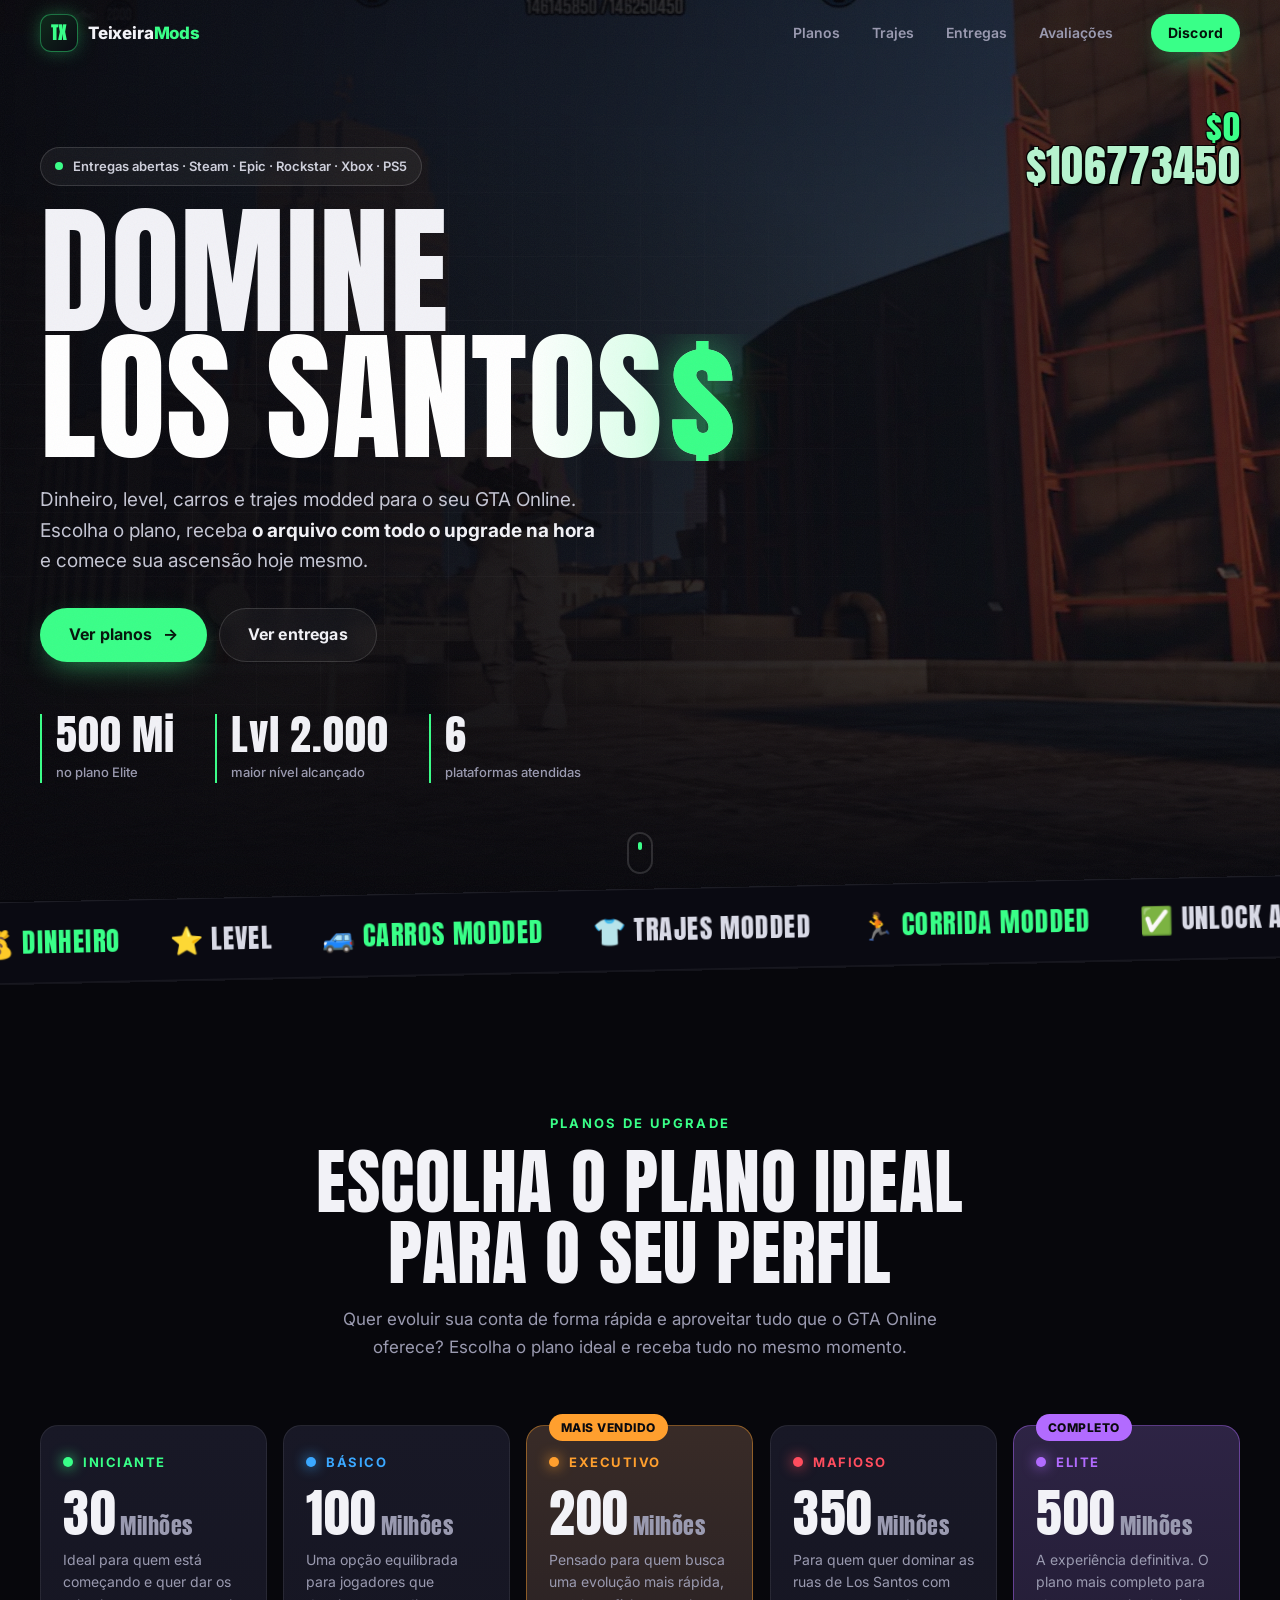
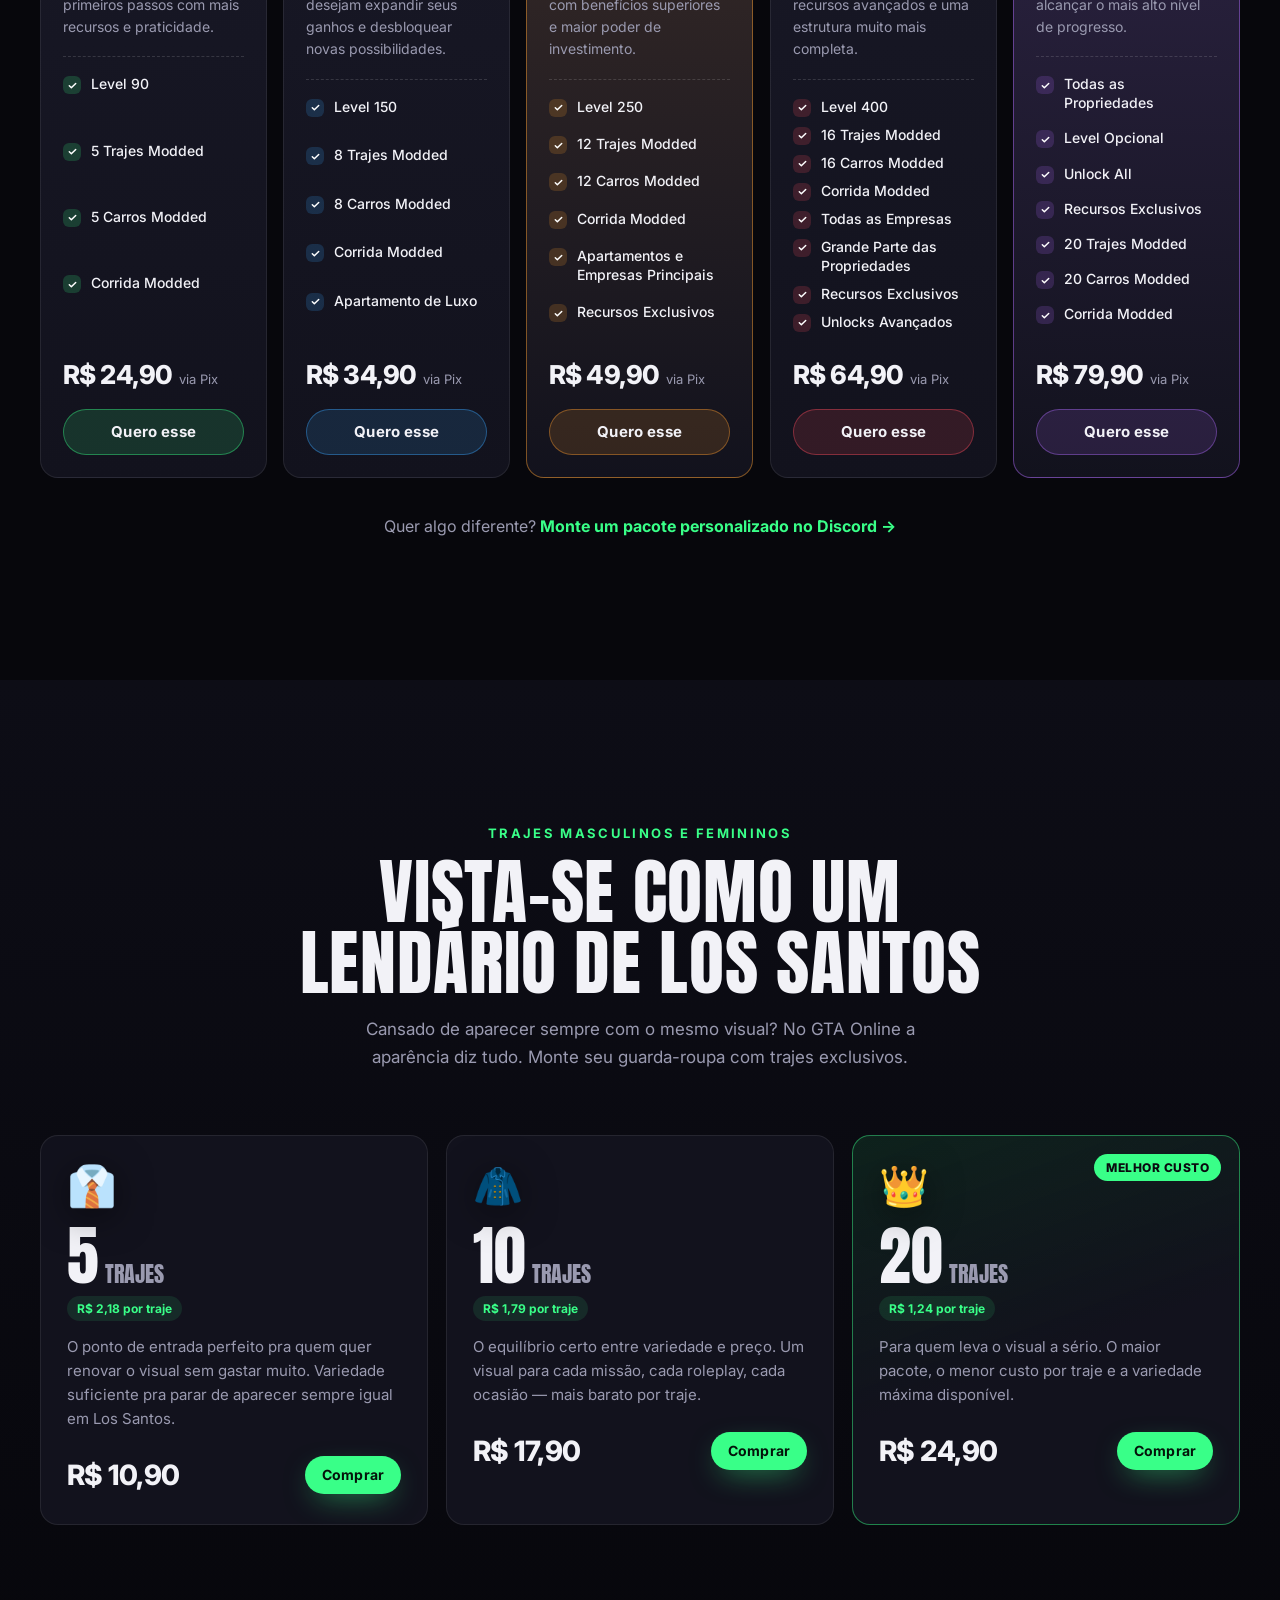
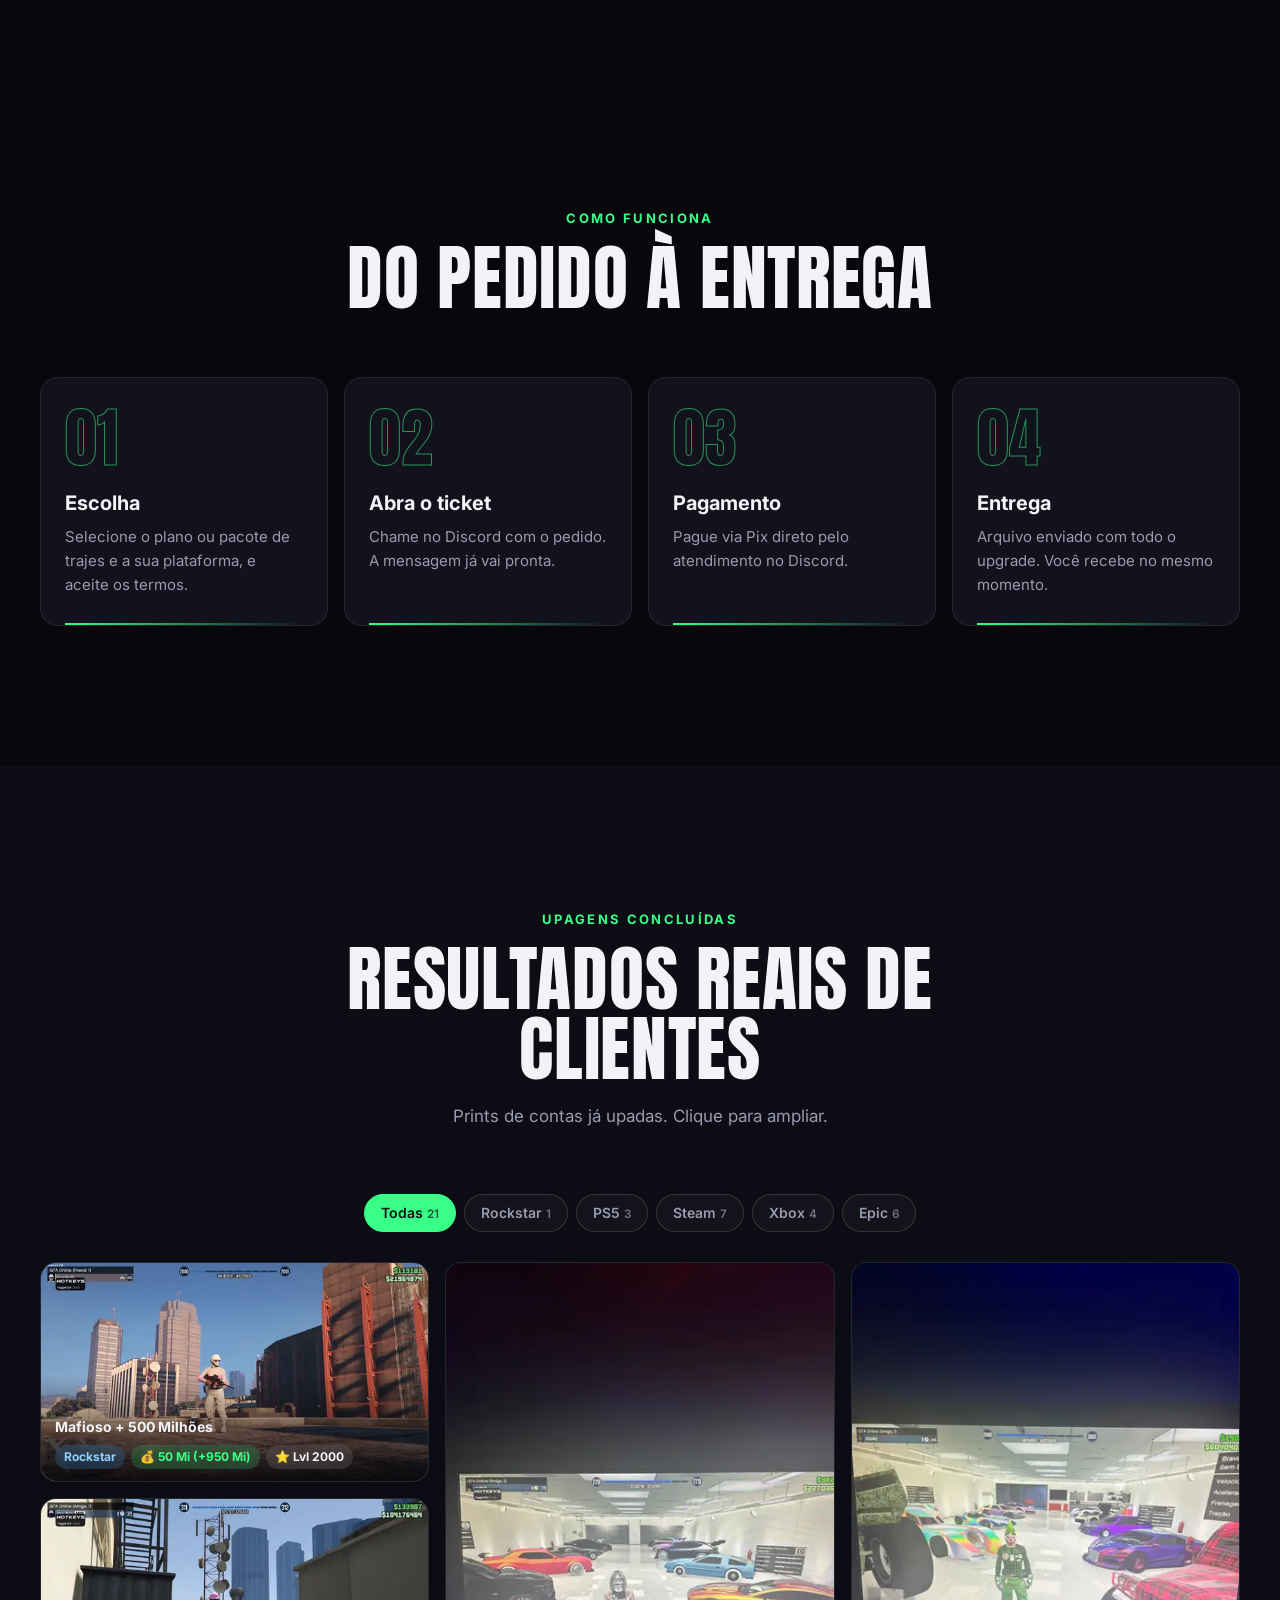
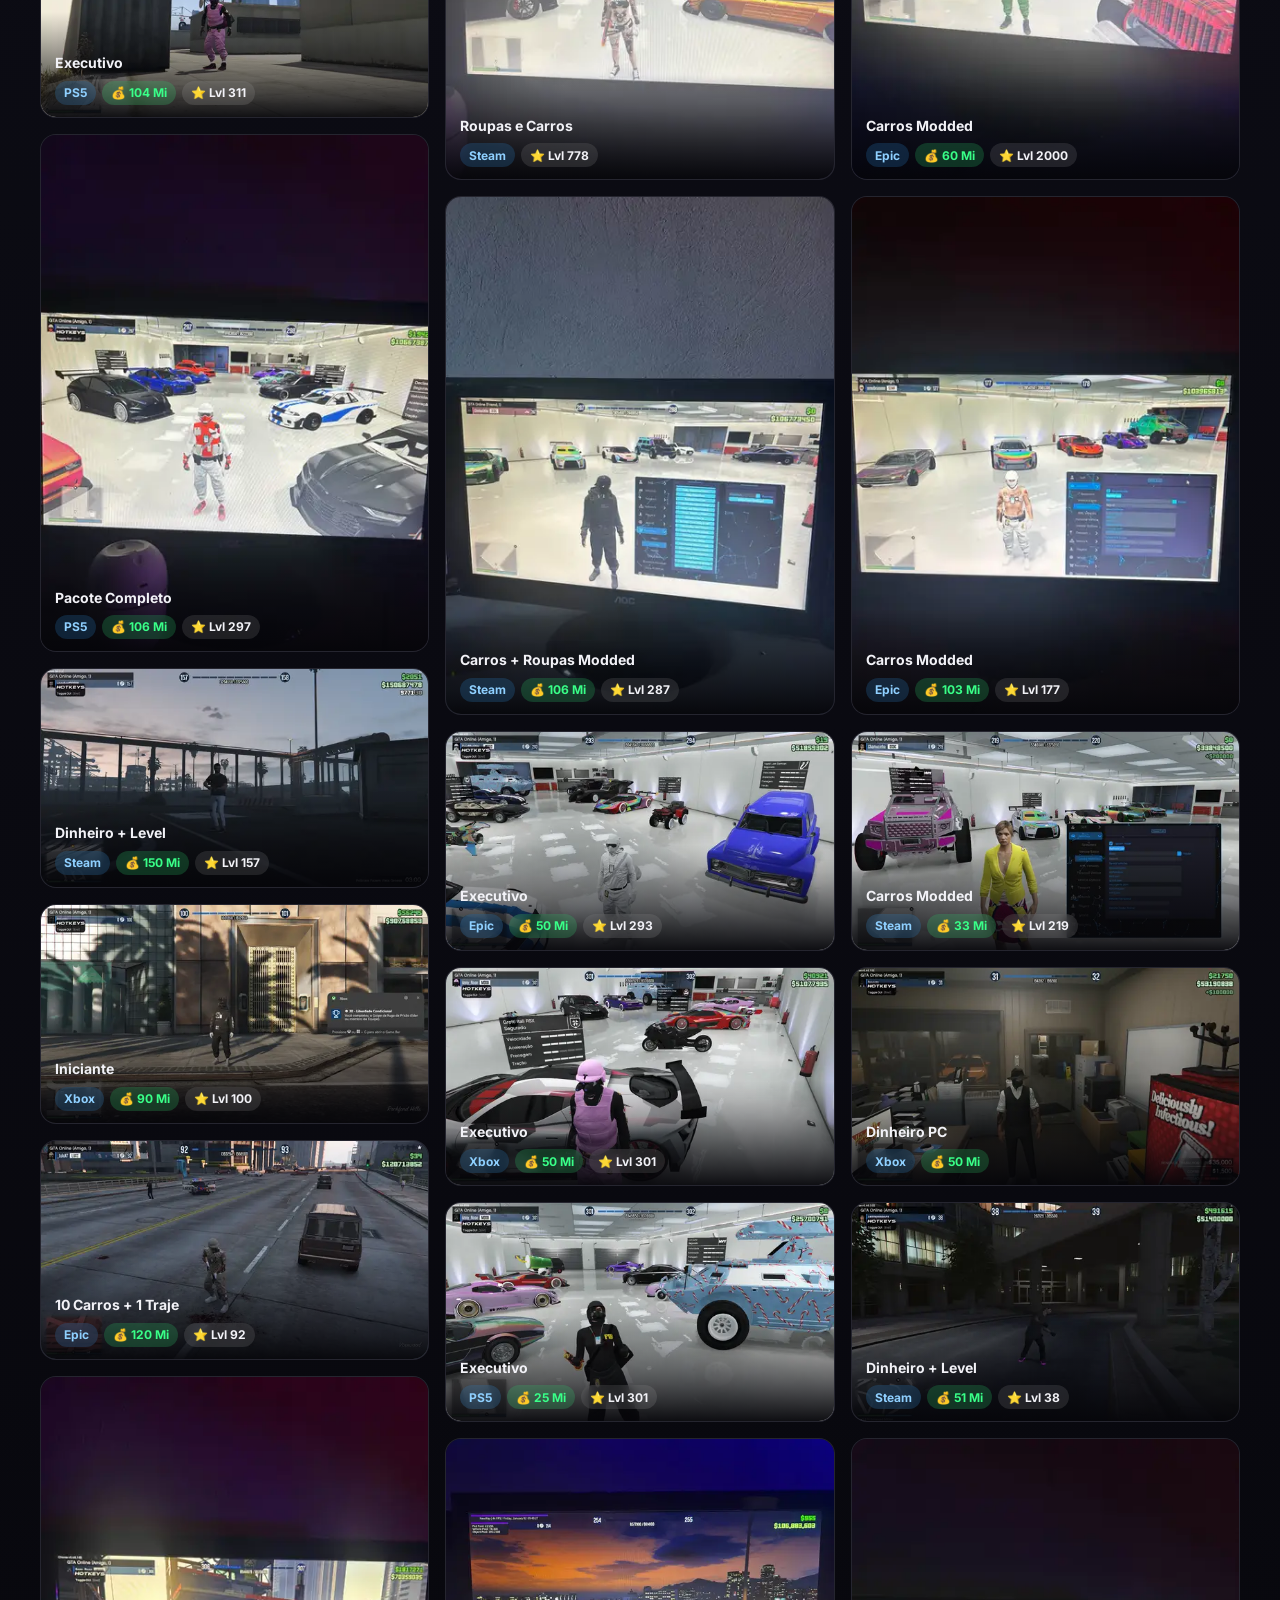
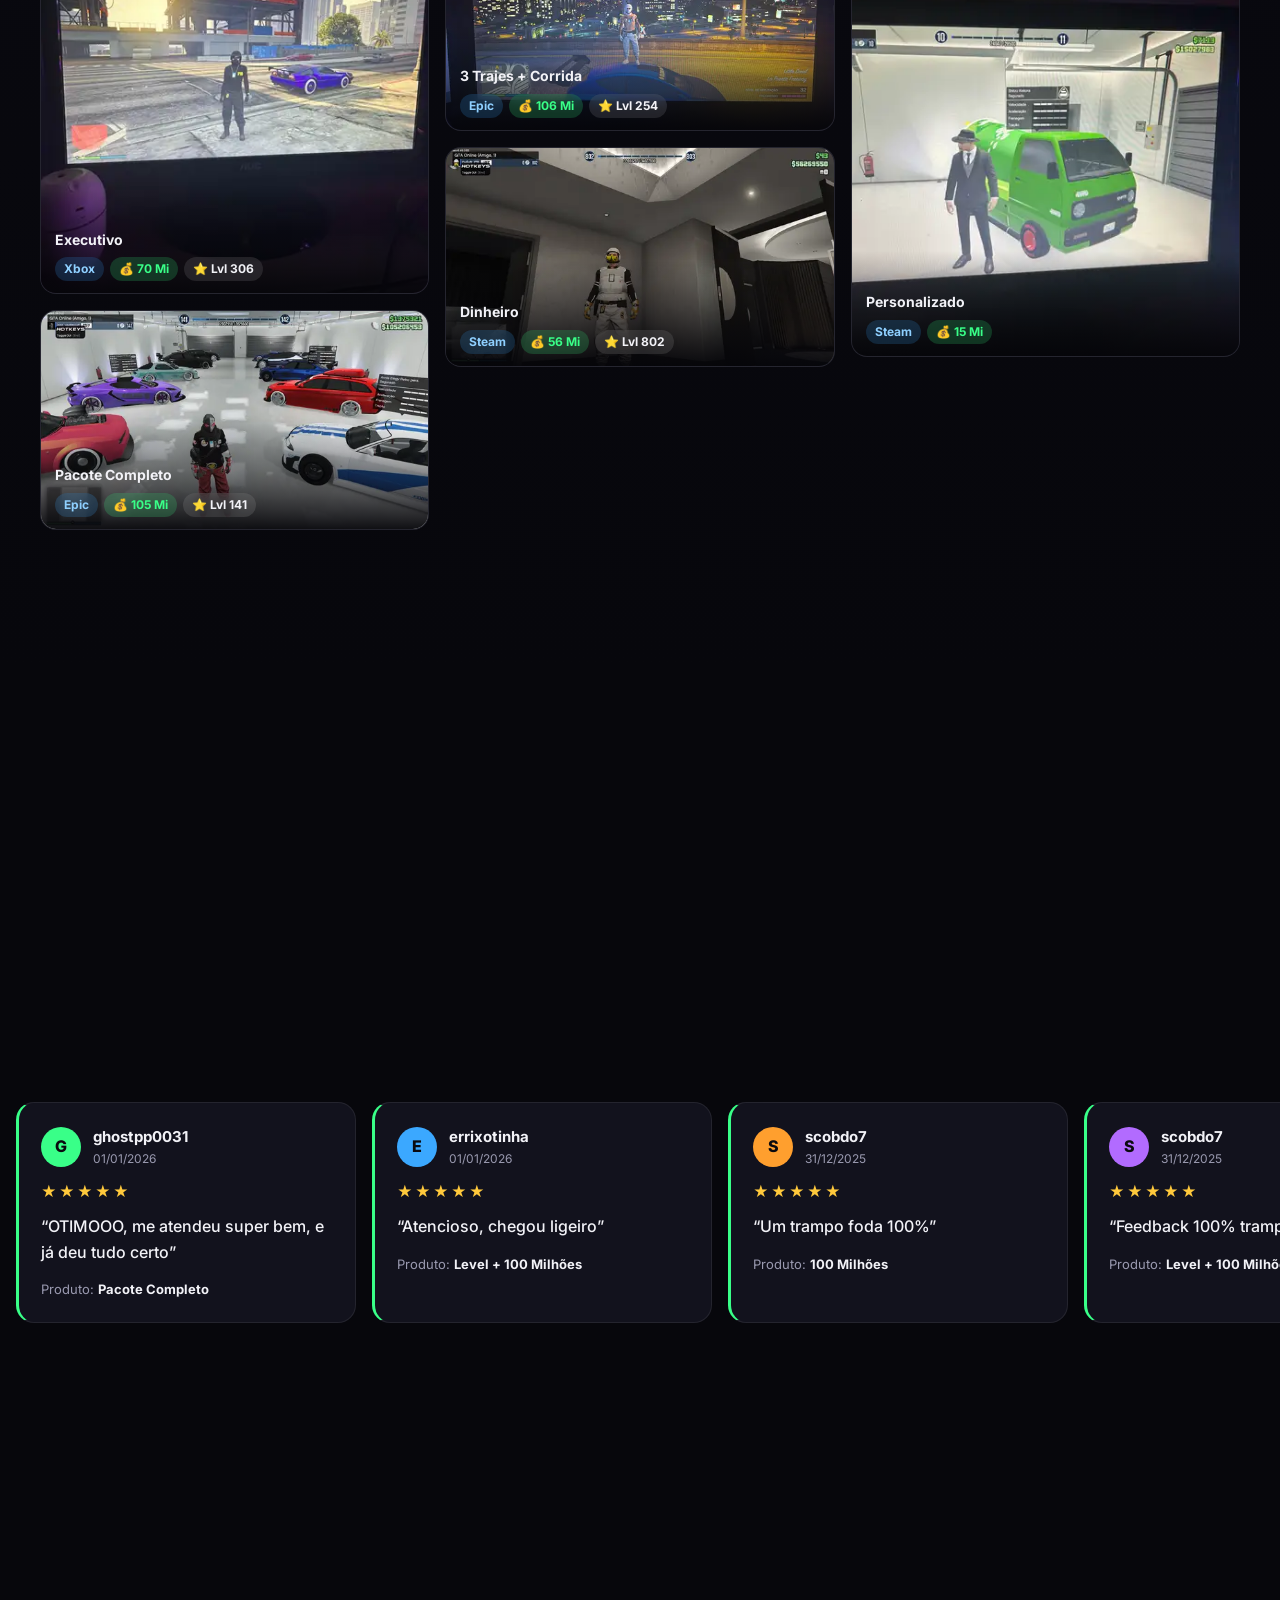
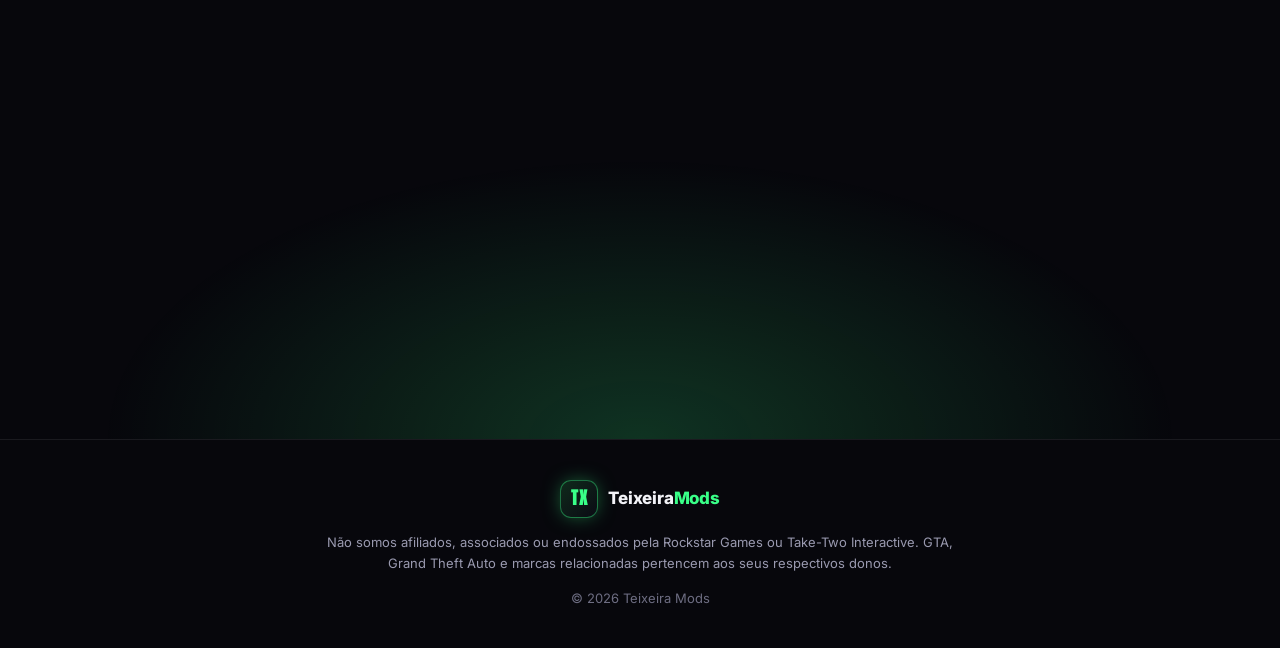
==== commit 70e2ad3d: "Preços novos, entrega por arquivo, termos com aceite no checkout, remove FAQ Co-Authored-By: Claude " ====
--- a/index.html
+++ b/index.html
@@ -5,10 +5,10 @@
   <meta charset="utf-8" />
   <meta name="viewport" content="width=device-width, initial-scale=1" />
   <title>Teixeira Mods — Upgrade GTA Online</title>
-  <meta name="description" content="Planos de upgrade para GTA Online: dinheiro, level, carros e trajes modded com entrega manual na sua conta. Steam, Epic, Rockstar, Xbox e PS5." />
+  <meta name="description" content="Planos de upgrade para GTA Online: dinheiro, level, carros e trajes modded. Arquivo com todo o upgrade enviado na hora. Steam, Epic, Rockstar, Xbox e PS5." />
   <meta name="theme-color" content="#07070c" />
   <meta property="og:title" content="Teixeira Mods — Upgrade GTA Online" />
-  <meta property="og:description" content="Dinheiro, level, carros e trajes modded. Entrega manual direto na sua conta." />
+  <meta property="og:description" content="Dinheiro, level, carros e trajes modded. Receba o arquivo do upgrade no mesmo momento." />
   <meta property="og:image" content="/assets/entregas/e23.webp" />
   <link rel="icon" href="data:image/svg+xml,%3Csvg xmlns='http://www.w3.org/2000/svg' viewBox='0 0 64 64'%3E%3Crect width='64' height='64' rx='14' fill='%2307070c'/%3E%3Ctext x='50%25' y='54%25' text-anchor='middle' dominant-baseline='middle' font-family='Arial Black' font-size='30' fill='%2339ff88'%3ETX%3C/text%3E%3C/svg%3E" />
   <link rel="preconnect" href="https://fonts.googleapis.com" />
@@ -32,7 +32,6 @@
         <a href="#trajes">Trajes</a>
         <a href="#entregas">Entregas</a>
         <a href="#avaliacoes">Avaliações</a>
-        <a href="#faq">Dúvidas</a>
       </nav>
       <a class="btn btn--sm btn--primary js-discord" href="#" target="_blank" rel="noopener">Discord</a>
       <button class="nav__burger" aria-label="Abrir menu" aria-expanded="false"><span></span><span></span></button>
@@ -52,14 +51,14 @@
           <span class="line">Domine</span>
           <span class="line">Los Santos<span class="money">$</span></span>
         </h1>
-        <p class="hero__sub reveal">Dinheiro, level, carros e trajes modded entregues <b>manualmente direto na sua conta</b> do GTA Online. Escolha o plano e comece sua ascensão hoje mesmo.</p>
+        <p class="hero__sub reveal">Dinheiro, level, carros e trajes modded para o seu GTA Online. Escolha o plano, receba <b>o arquivo com todo o upgrade na hora</b> e comece sua ascensão hoje mesmo.</p>
         <div class="hero__cta reveal">
           <a href="#planos" class="btn btn--primary btn--lg">Ver planos <span aria-hidden="true">→</span></a>
           <a href="#entregas" class="btn btn--ghost btn--lg">Ver entregas</a>
         </div>
         <dl class="hero__stats reveal">
           <div><dt><span class="count" data-to="500">0</span> Mi</dt><dd>no plano Elite</dd></div>
-          <div><dt>Lvl <span class="count" data-to="2000">0</span></dt><dd>maior nível entregue</dd></div>
+          <div><dt>Lvl <span class="count" data-to="2000">0</span></dt><dd>maior nível alcançado</dd></div>
           <div><dt><span class="count" data-to="6">0</span></dt><dd>plataformas atendidas</dd></div>
         </dl>
       </div>
@@ -84,7 +83,7 @@
         <header class="section__head reveal">
           <p class="kicker">Planos de Upgrade</p>
           <h2>Escolha o plano ideal<br />para o seu perfil</h2>
-          <p class="section__sub">Quer evoluir sua conta de forma rápida e aproveitar tudo que o GTA Online oferece? Cada plano é entregue manualmente.</p>
+          <p class="section__sub">Quer evoluir sua conta de forma rápida e aproveitar tudo que o GTA Online oferece? Escolha o plano ideal e receba tudo no mesmo momento.</p>
         </header>
         <div class="plans" id="plans"></div>
         <p class="plans__note reveal">Quer algo diferente? <a href="#" class="js-discord" target="_blank" rel="noopener">Monte um pacote personalizado no Discord →</a></p>
@@ -97,7 +96,7 @@
         <header class="section__head reveal">
           <p class="kicker">Trajes masculinos e femininos</p>
           <h2>Vista-se como um<br />lendário de Los Santos</h2>
-          <p class="section__sub">Cansado de aparecer sempre com o mesmo visual? No GTA Online a aparência diz tudo. Trajes exclusivos entregues manualmente direto na sua conta.</p>
+          <p class="section__sub">Cansado de aparecer sempre com o mesmo visual? No GTA Online a aparência diz tudo. Monte seu guarda-roupa com trajes exclusivos.</p>
         </header>
         <div class="outfits" id="outfits"></div>
       </div>
@@ -111,10 +110,10 @@
           <h2>Do pedido à entrega</h2>
         </header>
         <ol class="steps">
-          <li class="step reveal"><span class="step__n">01</span><h3>Escolha</h3><p>Selecione o plano ou pacote de trajes e a sua plataforma.</p></li>
+          <li class="step reveal"><span class="step__n">01</span><h3>Escolha</h3><p>Selecione o plano ou pacote de trajes e a sua plataforma, e aceite os termos.</p></li>
           <li class="step reveal"><span class="step__n">02</span><h3>Abra o ticket</h3><p>Chame no Discord com o pedido. A mensagem já vai pronta.</p></li>
-          <li class="step reveal"><span class="step__n">03</span><h3>Pagamento</h3><p>Pague via Pix e combine o horário da entrega.</p></li>
-          <li class="step reveal"><span class="step__n">04</span><h3>Entrega</h3><p>Upgrade aplicado manualmente na sua conta. Você recebe o cargo @CLIENTE.</p></li>
+          <li class="step reveal"><span class="step__n">03</span><h3>Pagamento</h3><p>Pague via Pix direto pelo atendimento no Discord.</p></li>
+          <li class="step reveal"><span class="step__n">04</span><h3>Entrega</h3><p>Arquivo enviado com todo o upgrade. Você recebe no mesmo momento.</p></li>
         </ol>
       </div>
     </section>
@@ -124,8 +123,8 @@
       <div class="container">
         <header class="section__head reveal">
           <p class="kicker">Upagens concluídas</p>
-          <h2>Entregas reais de clientes</h2>
-          <p class="section__sub">Prints enviados após cada upagem. Clique para ampliar.</p>
+          <h2>Resultados reais de clientes</h2>
+          <p class="section__sub">Prints de contas já upadas. Clique para ampliar.</p>
         </header>
         <div class="filters reveal" role="tablist" aria-label="Filtrar por plataforma" id="filters"></div>
         <div class="gallery" id="gallery"></div>
@@ -144,16 +143,6 @@
       <div class="reviews" id="reviews"></div>
     </section>
 
-    <!-- FAQ -->
-    <section class="section section--alt" id="faq">
-      <div class="container container--narrow">
-        <header class="section__head reveal">
-          <p class="kicker">Dúvidas</p>
-          <h2>Perguntas frequentes</h2>
-        </header>
-        <div class="faq" id="faqList"></div>
-      </div>
-    </section>
 
     <!-- CTA -->
     <section class="cta">
@@ -196,8 +185,37 @@
         <span>Seu nick no Discord (opcional)</span>
         <input id="orderNick" type="text" maxlength="40" placeholder="ex.: seu_nick" autocomplete="off" />
       </label>
-      <button class="btn btn--primary btn--lg btn--block" id="orderSend">Abrir pedido no Discord</button>
-      <p class="order__hint" id="orderHint">A mensagem do pedido é copiada automaticamente. É só colar no ticket.</p>
+      <details class="terms">
+        <summary>Ler os termos de compra</summary>
+        <div class="terms__body" tabindex="0">
+          <h4>1. Objeto</h4>
+          <p>A compra dá acesso a um arquivo digital com o upgrade do plano ou pacote escolhido, acompanhado das instruções para o próprio cliente aplicá-lo e continuar seu upgrade. A compra não corresponde à contratação de uma pessoa para operar a conta do cliente.</p>
+          <h4>2. O que o cliente recebe</h4>
+          <p>Após a confirmação do pagamento, o arquivo ou link de download é enviado no mesmo momento pelo atendimento no Discord. Os arquivos podem estar hospedados em serviços externos, como Google Drive ou equivalente.</p>
+          <h4>3. Como funciona a compra</h4>
+          <p>Escolha do produto, aceite destes termos, pagamento, confirmação da transação e liberação do arquivo. O simples envio do pedido não representa pagamento aprovado.</p>
+          <h4>4. Pagamento</h4>
+          <p>O pagamento é feito por Pix, no valor apresentado no momento da compra. Pagamentos pendentes, recusados, cancelados ou expirados mantêm o arquivo bloqueado até a regularização.</p>
+          <h4>5. Natureza do produto e resultados</h4>
+          <p>Os itens listados em cada plano descrevem o conteúdo do arquivo. A aplicação depende do próprio cliente, e o resultado pode variar conforme versão do GTA, plataforma, configurações e atualizações do jogo.</p>
+          <h4>6. Riscos</h4>
+          <p>O uso de modificações no GTA Online não é permitido pelos termos da Rockstar Games e pode resultar em reset ou banimento da conta. Ao comprar, o cliente declara estar ciente e assume esse risco.</p>
+          <h4>7. Segurança dos dados</h4>
+          <p>Nunca compartilhe senha, código de autenticação, token ou cookies de sessão. A loja não solicita essas informações para enviar o arquivo.</p>
+          <h4>8. Uso pessoal</h4>
+          <p>O arquivo é de uso pessoal do comprador. Não é permitido revender, redistribuir ou publicar o material.</p>
+          <h4>9. Atualizações</h4>
+          <p>Atualizações do jogo podem alterar menus, mecânicas ou procedimentos, e algumas instruções podem exigir adaptação.</p>
+          <h4>10. Suporte</h4>
+          <p>O suporte pelo Discord orienta sobre o acesso ao arquivo, o download e dúvidas sobre o conteúdo enviado.</p>
+        </div>
+      </details>
+      <label class="accept">
+        <input type="checkbox" id="orderAccept" />
+        <span>Li e aceito os termos e estou ciente de que a compra dá acesso a um arquivo digital com o upgrade.</span>
+      </label>
+      <button class="btn btn--primary btn--lg btn--block" id="orderSend" disabled>Abrir pedido no Discord</button>
+      <p class="order__hint" id="orderHint">A mensagem do pedido é copiada automaticamente. É só colar no ticket do Discord.</p>
     </div>
   </div>
 
--- a/styles.css
+++ b/styles.css
@@ -370,3 +370,17 @@
   .reviews { width: auto; flex-wrap: wrap; justify-content: center; }
   .reviews .review[data-clone] { display: none; }
 }
+
+/* ---------- termos no checkout ---------- */
+.terms { margin: 4px 0 12px; border: 1px solid var(--line-2); border-radius: 12px; background: #0b0b13; }
+.terms summary { list-style: none; cursor: pointer; padding: 12px 14px; font-size: 14px; font-weight: 700; display: flex; justify-content: space-between; align-items: center; }
+.terms summary::-webkit-details-marker { display: none; }
+.terms summary::after { content: "+"; color: var(--money); font-size: 18px; transition: transform .3s var(--ease); }
+.terms[open] summary::after { transform: rotate(45deg); }
+.terms__body { max-height: 240px; overflow: auto; padding: 0 14px 14px; font-size: 13px; color: #b9bacb; border-top: 1px solid var(--line); }
+.terms__body h4 { margin: 14px 0 4px; font-size: 13px; color: var(--text); }
+.terms__body p { margin: 0; }
+.accept { display: flex; gap: 10px; align-items: flex-start; margin: 0 0 16px; font-size: 13px; line-height: 1.45; color: #c8c9d6; cursor: pointer; }
+.accept input { flex: none; width: 20px; height: 20px; margin: 1px 0 0; accent-color: var(--money); cursor: pointer; }
+.btn:disabled { opacity: .4; cursor: not-allowed; transform: none; box-shadow: none; }
+.btn:disabled::after { display: none; }
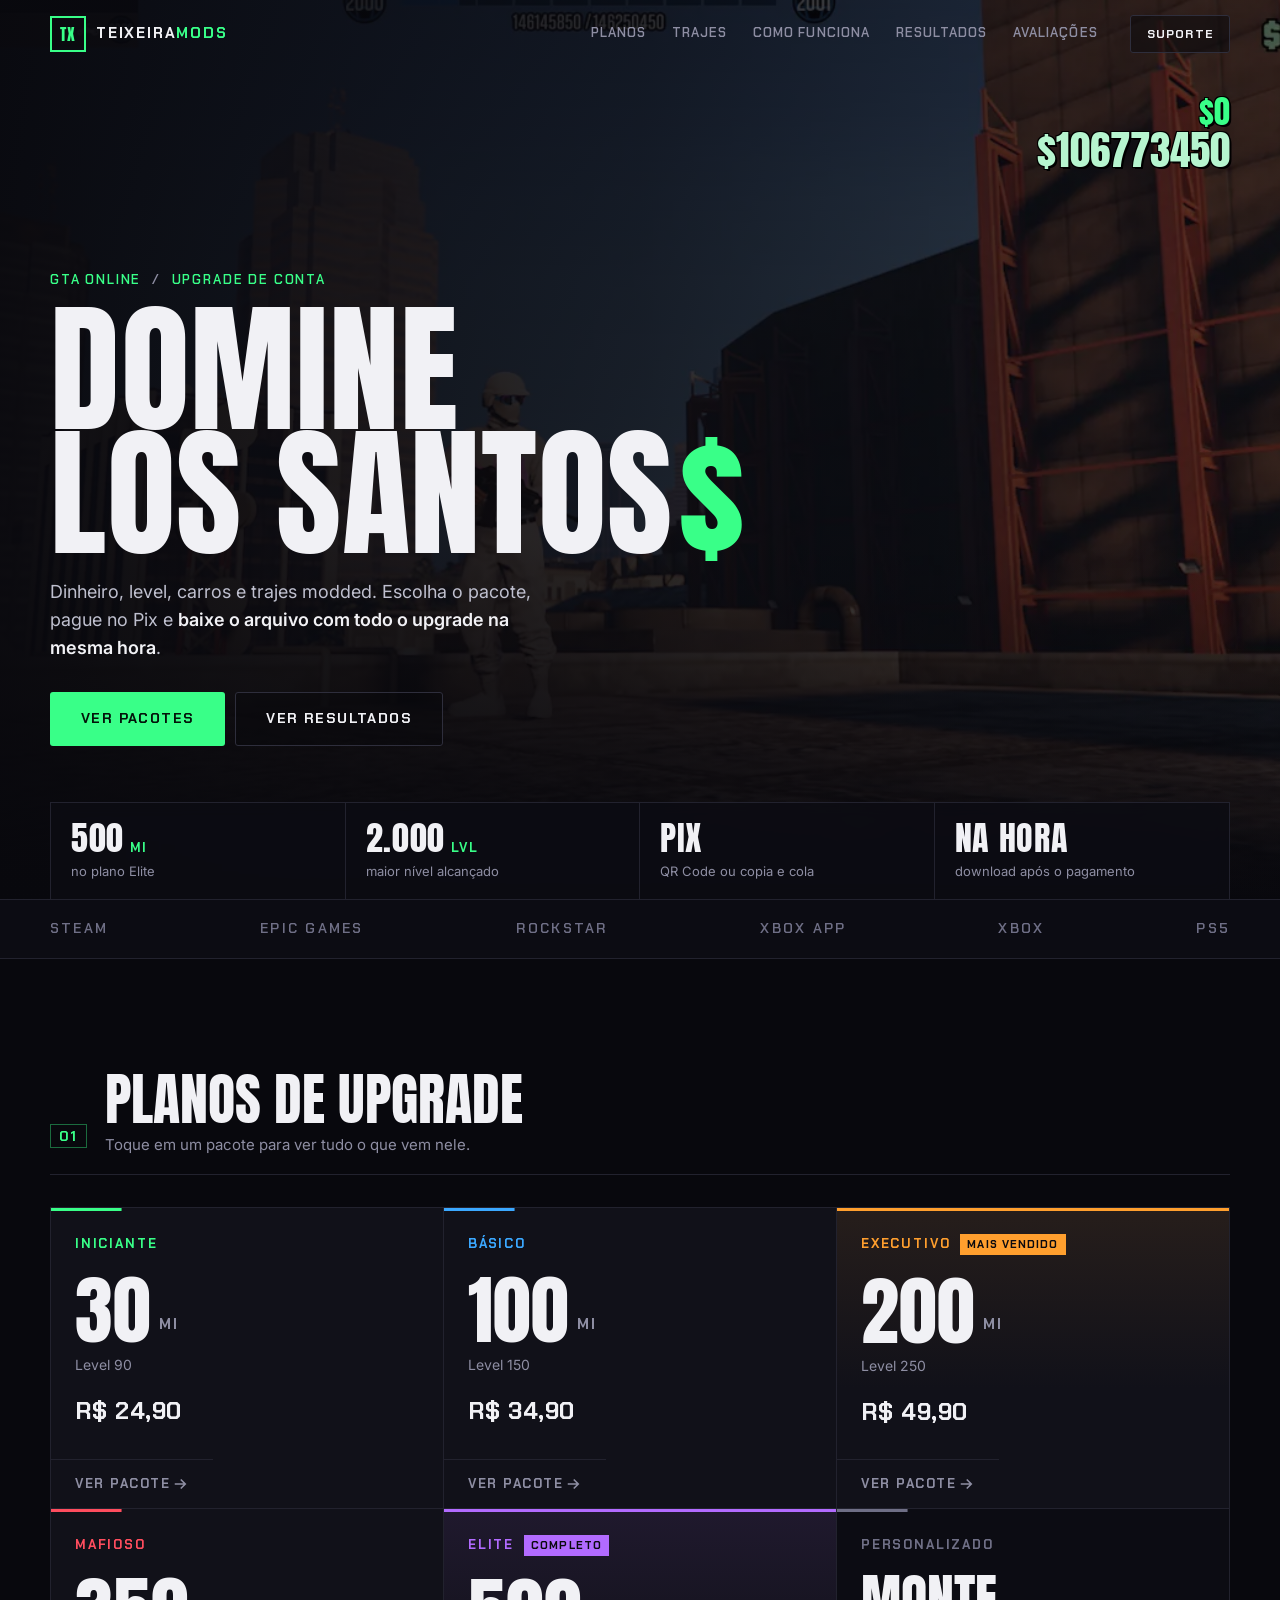
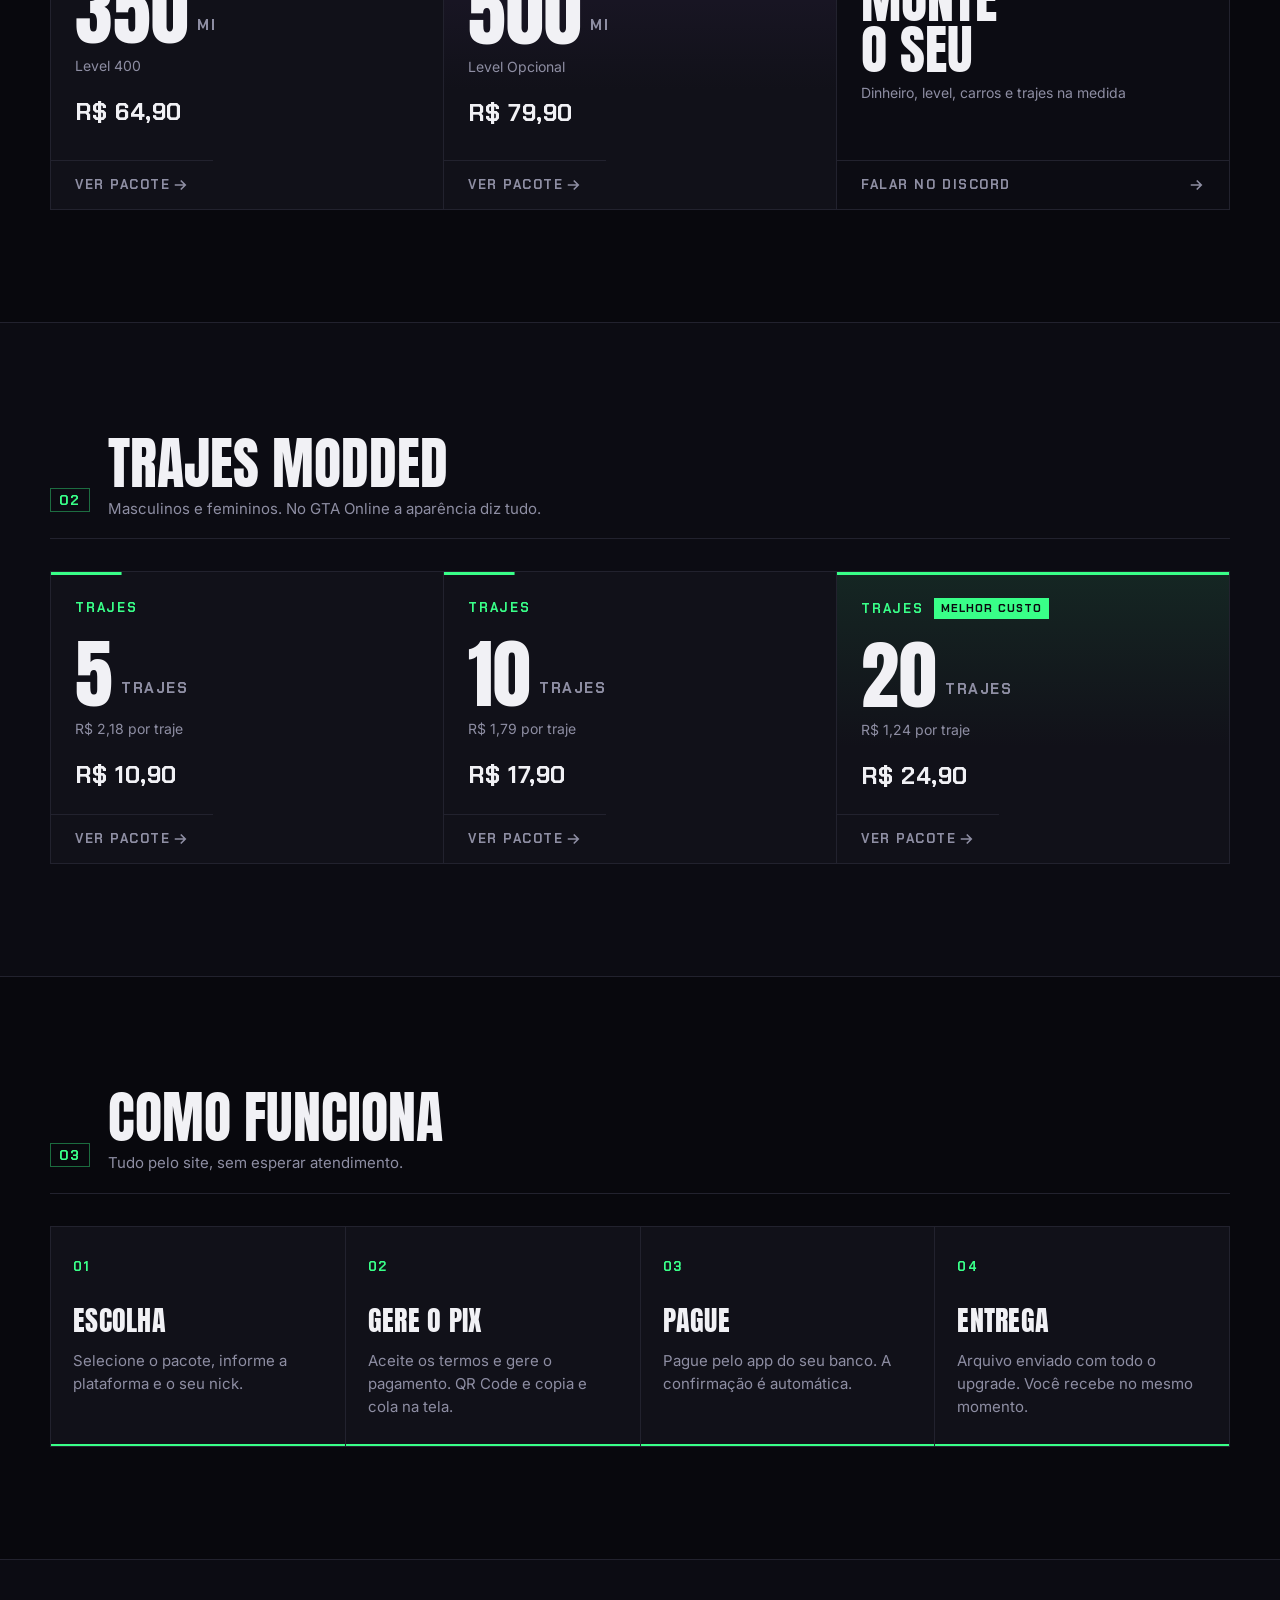
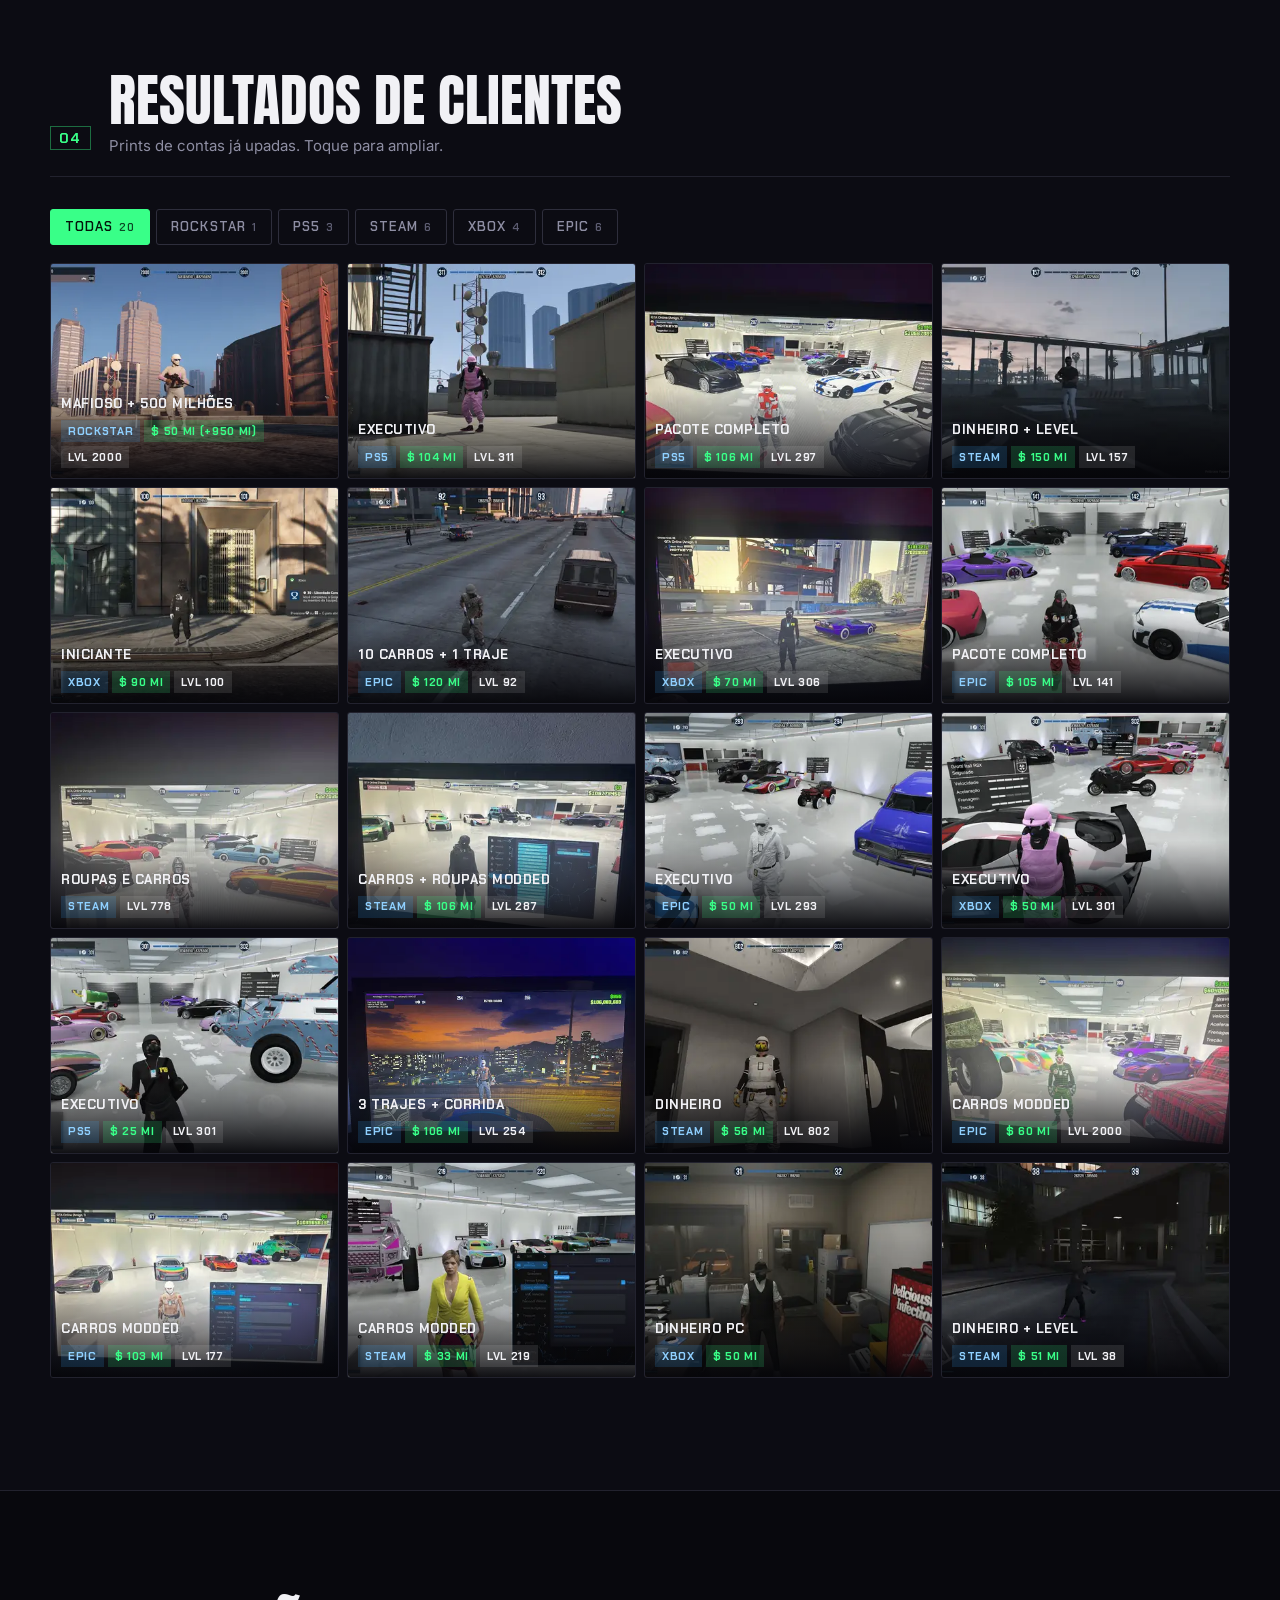
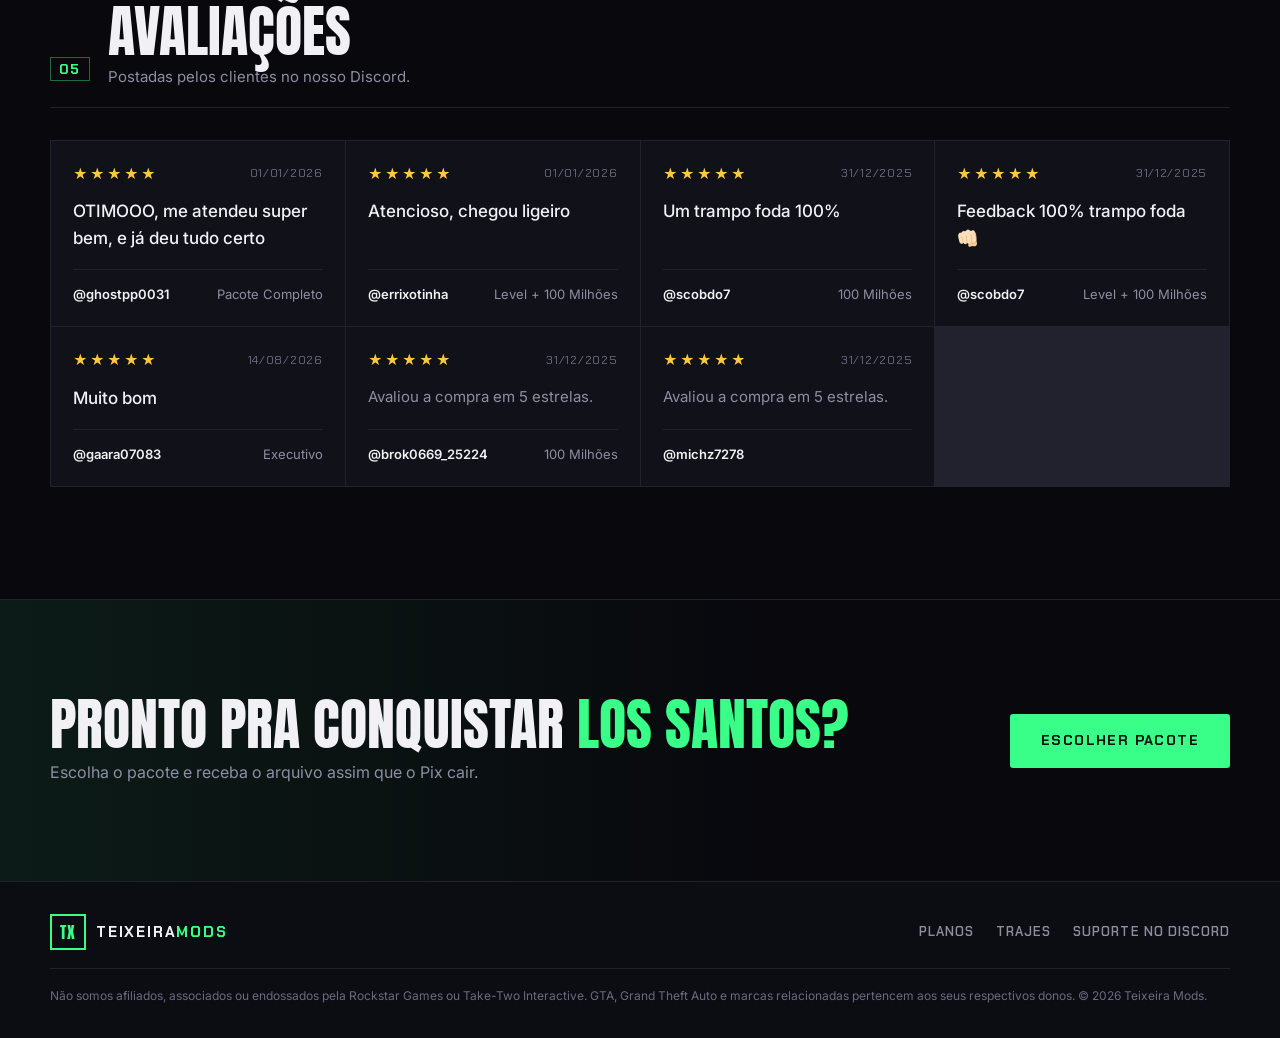
==== commit 4f13b609: "Novo visual, pacotes em grade, checkout Pix no site (estrutura para gateway) Co-Authored-By: Claude " ====
--- a/index.html
+++ b/index.html
@@ -3,37 +3,36 @@
 <head>
   <script>document.documentElement.className = "js";</script>
   <meta charset="utf-8" />
-  <meta name="viewport" content="width=device-width, initial-scale=1" />
+  <meta name="viewport" content="width=device-width, initial-scale=1, viewport-fit=cover" />
   <title>Teixeira Mods — Upgrade GTA Online</title>
-  <meta name="description" content="Planos de upgrade para GTA Online: dinheiro, level, carros e trajes modded. Arquivo com todo o upgrade enviado na hora. Steam, Epic, Rockstar, Xbox e PS5." />
-  <meta name="theme-color" content="#07070c" />
+  <meta name="description" content="Planos de upgrade para GTA Online: dinheiro, level, carros e trajes modded. Pague no Pix e baixe o arquivo com todo o upgrade na hora. Steam, Epic, Rockstar, Xbox e PS5." />
+  <meta name="theme-color" content="#08080d" />
   <meta property="og:title" content="Teixeira Mods — Upgrade GTA Online" />
-  <meta property="og:description" content="Dinheiro, level, carros e trajes modded. Receba o arquivo do upgrade no mesmo momento." />
+  <meta property="og:description" content="Dinheiro, level, carros e trajes modded. Pague no Pix e baixe o arquivo na hora." />
   <meta property="og:image" content="/assets/entregas/e23.webp" />
-  <link rel="icon" href="data:image/svg+xml,%3Csvg xmlns='http://www.w3.org/2000/svg' viewBox='0 0 64 64'%3E%3Crect width='64' height='64' rx='14' fill='%2307070c'/%3E%3Ctext x='50%25' y='54%25' text-anchor='middle' dominant-baseline='middle' font-family='Arial Black' font-size='30' fill='%2339ff88'%3ETX%3C/text%3E%3C/svg%3E" />
+  <link rel="icon" href="data:image/svg+xml,%3Csvg xmlns='http://www.w3.org/2000/svg' viewBox='0 0 64 64'%3E%3Crect width='64' height='64' fill='%2308080d'/%3E%3Crect x='3' y='3' width='58' height='58' fill='none' stroke='%2339ff88' stroke-width='3'/%3E%3Ctext x='50%25' y='56%25' text-anchor='middle' dominant-baseline='middle' font-family='Arial Black' font-size='28' fill='%2339ff88'%3ETX%3C/text%3E%3C/svg%3E" />
   <link rel="preconnect" href="https://fonts.googleapis.com" />
   <link rel="preconnect" href="https://fonts.gstatic.com" crossorigin />
-  <link href="https://fonts.googleapis.com/css2?family=Anton&family=Inter:wght@400;500;600;700;800&display=swap" rel="stylesheet" />
+  <link href="https://fonts.googleapis.com/css2?family=Anton&family=Chakra+Petch:wght@500;600;700&family=Inter:wght@400;500;600;700&display=swap" rel="stylesheet" />
   <link rel="stylesheet" href="styles.css" />
 </head>
 <body>
-  <div class="noise" aria-hidden="true"></div>
-  <div class="cursor-glow" aria-hidden="true"></div>
 
   <!-- NAV -->
   <header class="nav" id="nav">
     <div class="container nav__inner">
       <a href="#topo" class="logo" aria-label="Teixeira Mods — início">
         <span class="logo__mark">TX</span>
-        <span class="logo__text">Teixeira<b>Mods</b></span>
+        <span class="logo__text">TEIXEIRA<b>MODS</b></span>
       </a>
       <nav class="nav__links" aria-label="Principal">
         <a href="#planos">Planos</a>
         <a href="#trajes">Trajes</a>
-        <a href="#entregas">Entregas</a>
+        <a href="#como">Como funciona</a>
+        <a href="#entregas">Resultados</a>
         <a href="#avaliacoes">Avaliações</a>
       </nav>
-      <a class="btn btn--sm btn--primary js-discord" href="#" target="_blank" rel="noopener">Discord</a>
+      <a class="btn btn--sm btn--line js-discord" href="#" target="_blank" rel="noopener">Suporte</a>
       <button class="nav__burger" aria-label="Abrir menu" aria-expanded="false"><span></span><span></span></button>
     </div>
   </header>
@@ -44,89 +43,94 @@
       <div class="hero__bg" aria-hidden="true">
         <img src="assets/entregas/e23.webp" alt="" fetchpriority="high" />
       </div>
-      <div class="hero__grid" aria-hidden="true"></div>
       <div class="container hero__inner">
-        <p class="eyebrow reveal"><span class="dot"></span> Entregas abertas · Steam · Epic · Rockstar · Xbox · PS5</p>
-        <h1 class="hero__title reveal">
-          <span class="line">Domine</span>
-          <span class="line">Los Santos<span class="money">$</span></span>
-        </h1>
-        <p class="hero__sub reveal">Dinheiro, level, carros e trajes modded para o seu GTA Online. Escolha o plano, receba <b>o arquivo com todo o upgrade na hora</b> e comece sua ascensão hoje mesmo.</p>
+        <p class="label reveal">GTA Online <i>/</i> Upgrade de conta</p>
+        <h1 class="hero__title reveal">Domine<br />Los Santos<span class="money">$</span></h1>
+        <p class="hero__sub reveal">Dinheiro, level, carros e trajes modded. Escolha o pacote, pague no Pix e <b>baixe o arquivo com todo o upgrade na mesma hora</b>.</p>
         <div class="hero__cta reveal">
-          <a href="#planos" class="btn btn--primary btn--lg">Ver planos <span aria-hidden="true">→</span></a>
-          <a href="#entregas" class="btn btn--ghost btn--lg">Ver entregas</a>
+          <a href="#planos" class="btn btn--primary btn--lg">Ver pacotes</a>
+          <a href="#entregas" class="btn btn--line btn--lg">Ver resultados</a>
         </div>
-        <dl class="hero__stats reveal">
-          <div><dt><span class="count" data-to="500">0</span> Mi</dt><dd>no plano Elite</dd></div>
-          <div><dt>Lvl <span class="count" data-to="2000">0</span></dt><dd>maior nível alcançado</dd></div>
-          <div><dt><span class="count" data-to="6">0</span></dt><dd>plataformas atendidas</dd></div>
-        </dl>
       </div>
       <div class="hero__hud reveal" aria-hidden="true">
         <span class="hud__cash">$0</span>
         <span class="hud__bank">$<span class="count" data-to="106773450" data-fmt="plain">0</span></span>
       </div>
-      <a href="#planos" class="hero__scroll" aria-label="Rolar para planos"><span></span></a>
-    </section>
-
-    <!-- MARQUEE -->
-    <div class="marquee" aria-hidden="true">
-      <div class="marquee__track">
-        <span>💰 Dinheiro</span><span>⭐ Level</span><span>🚙 Carros Modded</span><span>👕 Trajes Modded</span><span>🏃 Corrida Modded</span><span>✅ Unlock All</span><span>🏢 Propriedades</span><span>🔫 Armas</span>
-        <span>💰 Dinheiro</span><span>⭐ Level</span><span>🚙 Carros Modded</span><span>👕 Trajes Modded</span><span>🏃 Corrida Modded</span><span>✅ Unlock All</span><span>🏢 Propriedades</span><span>🔫 Armas</span>
+      <div class="container">
+        <dl class="stats reveal">
+          <div><dt><span class="count" data-to="500">0</span><small>MI</small></dt><dd>no plano Elite</dd></div>
+          <div><dt><span class="count" data-to="2000">0</span><small>LVL</small></dt><dd>maior nível alcançado</dd></div>
+          <div><dt>PIX</dt><dd>QR Code ou copia e cola</dd></div>
+          <div><dt>NA HORA</dt><dd>download após o pagamento</dd></div>
+        </dl>
+      </div>
+    </section>
+
+    <!-- PLATAFORMAS -->
+    <div class="platforms" aria-label="Plataformas">
+      <div class="container platforms__inner">
+        <span>Steam</span><span>Epic Games</span><span>Rockstar</span><span>Xbox App</span><span>Xbox</span><span>PS5</span>
       </div>
     </div>
 
     <!-- PLANOS -->
     <section class="section" id="planos">
       <div class="container">
-        <header class="section__head reveal">
-          <p class="kicker">Planos de Upgrade</p>
-          <h2>Escolha o plano ideal<br />para o seu perfil</h2>
-          <p class="section__sub">Quer evoluir sua conta de forma rápida e aproveitar tudo que o GTA Online oferece? Escolha o plano ideal e receba tudo no mesmo momento.</p>
-        </header>
-        <div class="plans" id="plans"></div>
-        <p class="plans__note reveal">Quer algo diferente? <a href="#" class="js-discord" target="_blank" rel="noopener">Monte um pacote personalizado no Discord →</a></p>
+        <header class="shead reveal">
+          <span class="shead__idx">01</span>
+          <div>
+            <h2>Planos de upgrade</h2>
+            <p>Toque em um pacote para ver tudo o que vem nele.</p>
+          </div>
+        </header>
+        <div class="tiles" id="plans"></div>
       </div>
     </section>
 
     <!-- TRAJES -->
     <section class="section section--alt" id="trajes">
       <div class="container">
-        <header class="section__head reveal">
-          <p class="kicker">Trajes masculinos e femininos</p>
-          <h2>Vista-se como um<br />lendário de Los Santos</h2>
-          <p class="section__sub">Cansado de aparecer sempre com o mesmo visual? No GTA Online a aparência diz tudo. Monte seu guarda-roupa com trajes exclusivos.</p>
-        </header>
-        <div class="outfits" id="outfits"></div>
+        <header class="shead reveal">
+          <span class="shead__idx">02</span>
+          <div>
+            <h2>Trajes modded</h2>
+            <p>Masculinos e femininos. No GTA Online a aparência diz tudo.</p>
+          </div>
+        </header>
+        <div class="tiles tiles--3" id="outfits"></div>
       </div>
     </section>
 
     <!-- COMO FUNCIONA -->
     <section class="section" id="como">
       <div class="container">
-        <header class="section__head reveal">
-          <p class="kicker">Como funciona</p>
-          <h2>Do pedido à entrega</h2>
+        <header class="shead reveal">
+          <span class="shead__idx">03</span>
+          <div>
+            <h2>Como funciona</h2>
+            <p>Tudo pelo site, sem esperar atendimento.</p>
+          </div>
         </header>
         <ol class="steps">
-          <li class="step reveal"><span class="step__n">01</span><h3>Escolha</h3><p>Selecione o plano ou pacote de trajes e a sua plataforma, e aceite os termos.</p></li>
-          <li class="step reveal"><span class="step__n">02</span><h3>Abra o ticket</h3><p>Chame no Discord com o pedido. A mensagem já vai pronta.</p></li>
-          <li class="step reveal"><span class="step__n">03</span><h3>Pagamento</h3><p>Pague via Pix direto pelo atendimento no Discord.</p></li>
+          <li class="step reveal"><span class="step__n">01</span><h3>Escolha</h3><p>Selecione o pacote, informe a plataforma e o seu nick.</p></li>
+          <li class="step reveal"><span class="step__n">02</span><h3>Gere o Pix</h3><p>Aceite os termos e gere o pagamento. QR Code e copia e cola na tela.</p></li>
+          <li class="step reveal"><span class="step__n">03</span><h3>Pague</h3><p>Pague pelo app do seu banco. A confirmação é automática.</p></li>
           <li class="step reveal"><span class="step__n">04</span><h3>Entrega</h3><p>Arquivo enviado com todo o upgrade. Você recebe no mesmo momento.</p></li>
         </ol>
       </div>
     </section>
 
-    <!-- ENTREGAS -->
+    <!-- RESULTADOS -->
     <section class="section section--alt" id="entregas">
       <div class="container">
-        <header class="section__head reveal">
-          <p class="kicker">Upagens concluídas</p>
-          <h2>Resultados reais de clientes</h2>
-          <p class="section__sub">Prints de contas já upadas. Clique para ampliar.</p>
-        </header>
-        <div class="filters reveal" role="tablist" aria-label="Filtrar por plataforma" id="filters"></div>
+        <header class="shead reveal">
+          <span class="shead__idx">04</span>
+          <div>
+            <h2>Resultados de clientes</h2>
+            <p>Prints de contas já upadas. Toque para ampliar.</p>
+          </div>
+        </header>
+        <div class="filters" role="tablist" aria-label="Filtrar por plataforma" id="filters"></div>
         <div class="gallery" id="gallery"></div>
       </div>
     </section>
@@ -134,88 +138,150 @@
     <!-- AVALIAÇÕES -->
     <section class="section" id="avaliacoes">
       <div class="container">
-        <header class="section__head reveal">
-          <p class="kicker">Avaliações</p>
-          <h2>Quem comprou, aprovou</h2>
-          <p class="section__sub">Avaliações postadas pelos clientes no canal do Discord.</p>
-        </header>
-      </div>
-      <div class="reviews" id="reviews"></div>
-    </section>
-
+        <header class="shead reveal">
+          <span class="shead__idx">05</span>
+          <div>
+            <h2>Avaliações</h2>
+            <p>Postadas pelos clientes no nosso Discord.</p>
+          </div>
+        </header>
+        <div class="reviews" id="reviews"></div>
+      </div>
+    </section>
 
     <!-- CTA -->
     <section class="cta">
       <div class="container cta__inner reveal">
-        <h2>Pronto pra conquistar<br /><span class="money-text">Los Santos?</span></h2>
-        <p>Escolha seu plano e comece sua ascensão hoje mesmo. 🔥</p>
-        <div class="hero__cta">
-          <a href="#planos" class="btn btn--primary btn--lg">Escolher plano</a>
-          <a href="#" class="btn btn--ghost btn--lg js-discord" target="_blank" rel="noopener">Falar no Discord</a>
+        <div>
+          <h2>Pronto pra conquistar <span>Los Santos?</span></h2>
+          <p>Escolha o pacote e receba o arquivo assim que o Pix cair.</p>
         </div>
+        <a href="#planos" class="btn btn--primary btn--lg">Escolher pacote</a>
       </div>
     </section>
   </main>
 
   <footer class="footer">
     <div class="container footer__inner">
-      <a href="#topo" class="logo"><span class="logo__mark">TX</span><span class="logo__text">Teixeira<b>Mods</b></span></a>
-      <p class="footer__legal">Não somos afiliados, associados ou endossados pela Rockstar Games ou Take-Two Interactive. GTA, Grand Theft Auto e marcas relacionadas pertencem aos seus respectivos donos.</p>
-      <p class="footer__copy">© <span id="year"></span> Teixeira Mods</p>
+      <a href="#topo" class="logo"><span class="logo__mark">TX</span><span class="logo__text">TEIXEIRA<b>MODS</b></span></a>
+      <nav class="footer__links" aria-label="Rodapé">
+        <a href="#planos">Planos</a><a href="#trajes">Trajes</a><a href="#" class="js-discord" target="_blank" rel="noopener">Suporte no Discord</a>
+      </nav>
+      <p class="footer__legal">Não somos afiliados, associados ou endossados pela Rockstar Games ou Take-Two Interactive. GTA, Grand Theft Auto e marcas relacionadas pertencem aos seus respectivos donos. © <span id="year"></span> Teixeira Mods.</p>
     </div>
   </footer>
 
-  <!-- MODAL DE PEDIDO -->
+  <!-- MODAL: PACOTE + CHECKOUT -->
   <div class="modal" id="orderModal" aria-hidden="true">
     <div class="modal__backdrop" data-close></div>
     <div class="modal__panel" role="dialog" aria-modal="true" aria-labelledby="orderTitle">
       <button class="modal__close" data-close aria-label="Fechar">×</button>
-      <p class="kicker">Seu pedido</p>
-      <h3 id="orderTitle">—</h3>
-      <p class="order__price" id="orderPrice"></p>
-      <ul class="order__items" id="orderItems"></ul>
-      <label class="field">
-        <span>Plataforma</span>
-        <select id="orderPlatform">
-          <option>Steam</option><option>Epic Games</option><option>Rockstar Launcher</option>
-          <option>Xbox App (PC)</option><option>Xbox Series / One</option><option>PS5</option>
-        </select>
-      </label>
-      <label class="field">
-        <span>Seu nick no Discord (opcional)</span>
-        <input id="orderNick" type="text" maxlength="40" placeholder="ex.: seu_nick" autocomplete="off" />
-      </label>
-      <details class="terms">
-        <summary>Ler os termos de compra</summary>
-        <div class="terms__body" tabindex="0">
-          <h4>1. Objeto</h4>
-          <p>A compra dá acesso a um arquivo digital com o upgrade do plano ou pacote escolhido, acompanhado das instruções para o próprio cliente aplicá-lo e continuar seu upgrade. A compra não corresponde à contratação de uma pessoa para operar a conta do cliente.</p>
-          <h4>2. O que o cliente recebe</h4>
-          <p>Após a confirmação do pagamento, o arquivo ou link de download é enviado no mesmo momento pelo atendimento no Discord. Os arquivos podem estar hospedados em serviços externos, como Google Drive ou equivalente.</p>
-          <h4>3. Como funciona a compra</h4>
-          <p>Escolha do produto, aceite destes termos, pagamento, confirmação da transação e liberação do arquivo. O simples envio do pedido não representa pagamento aprovado.</p>
-          <h4>4. Pagamento</h4>
-          <p>O pagamento é feito por Pix, no valor apresentado no momento da compra. Pagamentos pendentes, recusados, cancelados ou expirados mantêm o arquivo bloqueado até a regularização.</p>
-          <h4>5. Natureza do produto e resultados</h4>
-          <p>Os itens listados em cada plano descrevem o conteúdo do arquivo. A aplicação depende do próprio cliente, e o resultado pode variar conforme versão do GTA, plataforma, configurações e atualizações do jogo.</p>
-          <h4>6. Riscos</h4>
-          <p>O uso de modificações no GTA Online não é permitido pelos termos da Rockstar Games e pode resultar em reset ou banimento da conta. Ao comprar, o cliente declara estar ciente e assume esse risco.</p>
-          <h4>7. Segurança dos dados</h4>
-          <p>Nunca compartilhe senha, código de autenticação, token ou cookies de sessão. A loja não solicita essas informações para enviar o arquivo.</p>
-          <h4>8. Uso pessoal</h4>
-          <p>O arquivo é de uso pessoal do comprador. Não é permitido revender, redistribuir ou publicar o material.</p>
-          <h4>9. Atualizações</h4>
-          <p>Atualizações do jogo podem alterar menus, mecânicas ou procedimentos, e algumas instruções podem exigir adaptação.</p>
-          <h4>10. Suporte</h4>
-          <p>O suporte pelo Discord orienta sobre o acesso ao arquivo, o download e dúvidas sobre o conteúdo enviado.</p>
+
+      <div class="order">
+        <!-- lado esquerdo: o que vem no pacote -->
+        <aside class="order__info" id="orderInfo">
+          <p class="label" id="orderTier">—</p>
+          <h3 id="orderTitle">—</h3>
+          <p class="order__price" id="orderPrice"></p>
+          <p class="order__desc" id="orderDesc"></p>
+          <ul class="order__items" id="orderItems"></ul>
+        </aside>
+
+        <!-- lado direito: etapas de pagamento -->
+        <div class="order__flow">
+          <!-- 1. formulário -->
+          <form class="pane is-active" data-pane="form" id="orderForm" novalidate>
+            <p class="pane__title">Dados do pedido</p>
+            <label class="field">
+              <span>Plataforma</span>
+              <select id="orderPlatform" required>
+                <option value="" disabled selected>Selecione</option>
+                <option>Steam</option><option>Epic Games</option><option>Rockstar Launcher</option>
+                <option>Xbox App (PC)</option><option>Xbox Series / One</option><option>PS5</option>
+              </select>
+            </label>
+            <label class="field">
+              <span>Seu nick</span>
+              <input id="orderNick" type="text" maxlength="40" placeholder="Nick no jogo" autocomplete="off" required />
+            </label>
+            <details class="terms">
+              <summary>Ler os termos de compra</summary>
+            <div class="terms__body" tabindex="0">
+              <h4>1. Objeto</h4>
+              <p>A compra dá acesso a um arquivo digital com o upgrade do plano ou pacote escolhido, acompanhado das instruções para o próprio cliente aplicá-lo e continuar seu upgrade. A compra não corresponde à contratação de uma pessoa para operar a conta do cliente.</p>
+              <h4>2. O que o cliente recebe</h4>
+              <p>Após a confirmação do pagamento, o arquivo ou link de download é enviado no mesmo momento pelo atendimento no Discord. Os arquivos podem estar hospedados em serviços externos, como Google Drive ou equivalente.</p>
+              <h4>3. Como funciona a compra</h4>
+              <p>Escolha do produto, aceite destes termos, pagamento, confirmação da transação e liberação do arquivo. O simples envio do pedido não representa pagamento aprovado.</p>
+              <h4>4. Pagamento</h4>
+              <p>O pagamento é feito por Pix, no valor apresentado no momento da compra. Pagamentos pendentes, recusados, cancelados ou expirados mantêm o arquivo bloqueado até a regularização.</p>
+              <h4>5. Natureza do produto e resultados</h4>
+              <p>Os itens listados em cada plano descrevem o conteúdo do arquivo. A aplicação depende do próprio cliente, e o resultado pode variar conforme versão do GTA, plataforma, configurações e atualizações do jogo.</p>
+              <h4>6. Riscos</h4>
+              <p>O uso de modificações no GTA Online não é permitido pelos termos da Rockstar Games e pode resultar em reset ou banimento da conta. Ao comprar, o cliente declara estar ciente e assume esse risco.</p>
+              <h4>7. Segurança dos dados</h4>
+              <p>Nunca compartilhe senha, código de autenticação, token ou cookies de sessão. A loja não solicita essas informações para enviar o arquivo.</p>
+              <h4>8. Uso pessoal</h4>
+              <p>O arquivo é de uso pessoal do comprador. Não é permitido revender, redistribuir ou publicar o material.</p>
+              <h4>9. Atualizações</h4>
+              <p>Atualizações do jogo podem alterar menus, mecânicas ou procedimentos, e algumas instruções podem exigir adaptação.</p>
+              <h4>10. Suporte</h4>
+              <p>O suporte pelo Discord orienta sobre o acesso ao arquivo, o download e dúvidas sobre o conteúdo enviado.</p>
+            </div>
+            </details>
+            <label class="accept">
+              <input type="checkbox" id="orderAccept" />
+              <span>Li e aceito os termos e estou ciente de que a compra dá acesso a um arquivo digital com o upgrade.</span>
+            </label>
+            <p class="form__error" id="formError" role="alert"></p>
+            <button class="btn btn--primary btn--lg btn--block" id="orderSend" type="submit" disabled>Gerar pagamento</button>
+          </form>
+
+          <!-- 2. pix -->
+          <div class="pane" data-pane="pix" aria-live="polite">
+            <p class="pane__title">Pague com Pix</p>
+            <div class="pix">
+              <div class="pix__qr" id="pixQr"><span class="spinner" aria-hidden="true"></span></div>
+              <div class="pix__side">
+                <p class="pix__amount" id="pixAmount"></p>
+                <ol class="pix__how">
+                  <li>Abra o app do seu banco</li>
+                  <li>Escolha pagar com Pix</li>
+                  <li>Escaneie o QR Code ou cole o código</li>
+                </ol>
+              </div>
+            </div>
+            <label class="field">
+              <span>Pix copia e cola</span>
+              <div class="copy">
+                <input id="pixCode" type="text" readonly />
+                <button type="button" class="btn btn--primary" id="pixCopy">Copiar</button>
+              </div>
+            </label>
+            <div class="pix__status"><span class="spinner spinner--sm" aria-hidden="true"></span><span id="pixStatus">Aguardando pagamento…</span><span class="pix__timer" id="pixTimer"></span></div>
+          </div>
+
+          <!-- 3. pago -->
+          <div class="pane" data-pane="paid">
+            <div class="paid">
+              <span class="paid__icon" aria-hidden="true">
+                <svg viewBox="0 0 24 24" fill="none" stroke="currentColor" stroke-width="2.6" stroke-linecap="square"><path d="M4.5 12.5l5 5L19.5 7"/></svg>
+              </span>
+              <p class="pane__title">Pagamento confirmado</p>
+              <p class="paid__text">Seu arquivo com todo o upgrade está pronto.</p>
+              <a class="btn btn--primary btn--lg btn--block" id="downloadBtn" href="#" target="_blank" rel="noopener" download>Baixar arquivo</a>
+              <p class="paid__hint">Guarde o link. Dúvidas? <a href="#" class="js-discord" target="_blank" rel="noopener">Suporte no Discord</a></p>
+            </div>
+          </div>
+
+          <!-- erro / expirado -->
+          <div class="pane" data-pane="error">
+            <p class="pane__title" id="errorTitle">Não foi possível gerar o pagamento</p>
+            <p class="paid__text" id="errorText">Tente novamente em instantes.</p>
+            <button type="button" class="btn btn--line btn--block" id="retryBtn">Tentar de novo</button>
+          </div>
         </div>
-      </details>
-      <label class="accept">
-        <input type="checkbox" id="orderAccept" />
-        <span>Li e aceito os termos e estou ciente de que a compra dá acesso a um arquivo digital com o upgrade.</span>
-      </label>
-      <button class="btn btn--primary btn--lg btn--block" id="orderSend" disabled>Abrir pedido no Discord</button>
-      <p class="order__hint" id="orderHint">A mensagem do pedido é copiada automaticamente. É só colar no ticket do Discord.</p>
+      </div>
     </div>
   </div>
 
@@ -233,6 +299,7 @@
   <div class="toast" id="toast" role="status" aria-live="polite"></div>
 
   <script src="config.js"></script>
+  <script src="pagamento.js"></script>
   <script src="script.js"></script>
 </body>
 </html>
--- a/styles.css
+++ b/styles.css
@@ -1,386 +1,380 @@
 :root {
-  --bg: #07070c;
-  --bg-2: #0d0d16;
-  --surface: #12121d;
-  --surface-2: #181826;
-  --line: rgba(255, 255, 255, 0.08);
-  --line-2: rgba(255, 255, 255, 0.14);
-  --text: #f2f2f7;
-  --muted: #9a9ab0;
+  --bg: #08080d;
+  --bg-2: #0c0c13;
+  --surface: #111119;
+  --surface-2: #16161f;
+  --line: #22222e;
+  --line-2: #2e2e3c;
+  --text: #f1f1f5;
+  --muted: #8e8ea3;
   --money: #39ff88;
-  --money-dim: #1fae5c;
-  --neon: #3ba8ff;
-  --violet: #a259ff;
   --green: #39ff88;
   --blue: #3ba8ff;
   --orange: #ff9f2e;
   --red: #ff4d5e;
   --purple: #b26bff;
-  --radius: 18px;
+  --r: 3px;
   --ease: cubic-bezier(0.22, 1, 0.36, 1);
   --display: "Anton", Impact, "Arial Narrow", sans-serif;
+  --tech: "Chakra Petch", "Inter", system-ui, sans-serif;
   --body: "Inter", system-ui, -apple-system, Segoe UI, Roboto, sans-serif;
+  --gutter: 16px;
 }
 
 *, *::before, *::after { box-sizing: border-box; }
-html { overflow-x: clip; scroll-behavior: smooth; -webkit-text-size-adjust: 100%; }
-body {
-  margin: 0;
-  background: var(--bg);
-  color: var(--text);
-  font-family: var(--body);
-  font-size: 16px;
-  line-height: 1.6;
-  overflow-x: hidden;
-  -webkit-font-smoothing: antialiased;
-}
+html { overflow-x: clip; scroll-behavior: smooth; -webkit-text-size-adjust: 100%; scroll-padding-top: 72px; }
+html.is-locked { overflow: hidden; }
+body { margin: 0; background: var(--bg); color: var(--text); font-family: var(--body); font-size: 16px; line-height: 1.55; overflow-x: hidden; -webkit-font-smoothing: antialiased; }
 img { max-width: 100%; display: block; }
 a { color: inherit; text-decoration: none; }
-button { font: inherit; color: inherit; cursor: pointer; }
-:focus-visible { outline: 2px solid var(--money); outline-offset: 3px; border-radius: 6px; }
+button { font: inherit; color: inherit; cursor: pointer; background: none; border: 0; padding: 0; }
+:focus-visible { outline: 2px solid var(--money); outline-offset: 2px; }
 ::selection { background: var(--money); color: #000; }
 
-.container { width: min(1200px, 100% - 32px); margin-inline: auto; }
-.container--narrow { width: min(820px, 100% - 32px); }
-
-/* ---------- ambient ---------- */
-.noise {
-  position: fixed; inset: 0; z-index: 1; pointer-events: none; opacity: 0.05;
-  background-image: url("data:image/svg+xml,%3Csvg xmlns='http://www.w3.org/2000/svg' width='160' height='160'%3E%3Cfilter id='n'%3E%3CfeTurbulence type='fractalNoise' baseFrequency='.9' numOctaves='3' stitchTiles='stitch'/%3E%3C/filter%3E%3Crect width='100%25' height='100%25' filter='url(%23n)'/%3E%3C/svg%3E");
-}
-.cursor-glow {
-  position: fixed; z-index: 0; pointer-events: none; width: 520px; height: 520px; border-radius: 50%;
-  left: 0; top: 0; transform: translate(-50%, -50%);
-  background: radial-gradient(circle, rgba(57, 255, 136, 0.08), transparent 60%);
-  transition: opacity .3s; opacity: 0;
-}
-@media (hover: hover) { body:hover .cursor-glow { opacity: 1; } }
+.container { width: min(1180px, 100% - var(--gutter) * 2); margin-inline: auto; }
+
+.label { margin: 0; font-family: var(--tech); font-size: 13px; font-weight: 600; letter-spacing: .14em; text-transform: uppercase; color: var(--money); }
+.label i { font-style: normal; color: var(--muted); margin: 0 6px; }
 
 /* ---------- buttons ---------- */
 .btn {
   --bh: 46px;
-  position: relative; display: inline-flex; align-items: center; justify-content: center; gap: 10px;
-  height: var(--bh); padding: 0 22px; border-radius: 999px; border: 1px solid transparent;
-  font-weight: 700; font-size: 15px; letter-spacing: .01em; white-space: nowrap;
-  transition: transform .35s var(--ease), box-shadow .35s var(--ease), background .25s, border-color .25s, color .25s;
-  overflow: hidden; isolation: isolate;
-}
-.btn--sm { --bh: 38px; padding: 0 16px; font-size: 14px; }
-.btn--lg { --bh: 54px; padding: 0 28px; font-size: 16px; }
+  display: inline-flex; align-items: center; justify-content: center; gap: 10px;
+  height: var(--bh); padding: 0 22px; border-radius: var(--r); border: 1px solid transparent;
+  font-family: var(--tech); font-weight: 700; font-size: 14px; letter-spacing: .1em; text-transform: uppercase; white-space: nowrap;
+  transition: background .2s, color .2s, border-color .2s, transform .2s var(--ease);
+}
+.btn--sm { --bh: 38px; padding: 0 16px; font-size: 12px; }
+.btn--lg { --bh: 54px; padding: 0 30px; }
 .btn--block { width: 100%; }
-.btn--primary { background: var(--money); color: #04130a; box-shadow: 0 0 0 0 rgba(57, 255, 136, .5), 0 10px 30px -10px rgba(57, 255, 136, .6); }
-.btn--primary::after {
-  content: ""; position: absolute; inset: 0; z-index: -1;
-  background: linear-gradient(110deg, transparent 30%, rgba(255,255,255,.55) 50%, transparent 70%);
-  transform: translateX(-120%); transition: transform .7s var(--ease);
-}
-.btn--primary:hover { transform: translateY(-2px); box-shadow: 0 0 0 6px rgba(57, 255, 136, .12), 0 18px 40px -12px rgba(57, 255, 136, .8); }
-.btn--primary:hover::after { transform: translateX(120%); }
-.btn--ghost { background: rgba(255,255,255,.04); border-color: var(--line-2); color: var(--text); backdrop-filter: blur(8px); }
-.btn--ghost:hover { border-color: var(--money); color: var(--money); transform: translateY(-2px); }
-.btn:active { transform: translateY(0) scale(.98); }
+.btn--primary { background: var(--money); color: #03140a; }
+.btn--primary:hover { background: #6bffa8; }
+.btn--line { border-color: var(--line-2); color: var(--text); background: rgba(8,8,13,.5); }
+.btn--line:hover { border-color: var(--money); color: var(--money); }
+.btn:active { transform: translateY(1px); }
+.btn:disabled { opacity: .35; cursor: not-allowed; }
 
 /* ---------- nav ---------- */
-.nav {
-  position: fixed; inset: 0 0 auto 0; z-index: 50; padding: 14px 0;
-  transition: background .3s, padding .3s, border-color .3s; border-bottom: 1px solid transparent;
-}
-.nav.is-scrolled { background: rgba(7, 7, 12, .78); backdrop-filter: blur(14px) saturate(140%); padding: 10px 0; border-color: var(--line); }
-.nav__inner { display: flex; align-items: center; gap: 24px; }
-.nav__links { display: flex; gap: 4px; margin-left: auto; }
-.nav__links a { padding: 8px 14px; border-radius: 999px; font-size: 14px; font-weight: 600; color: var(--muted); transition: color .2s, background .2s; }
-.nav__links a:hover, .nav__links a.is-active { color: var(--text); background: rgba(255,255,255,.06); }
-.nav__burger { display: none; width: 42px; height: 42px; border-radius: 12px; border: 1px solid var(--line-2); background: transparent; position: relative; }
+.nav { position: fixed; inset: 0 0 auto 0; z-index: 50; transition: background .25s, border-color .25s; border-bottom: 1px solid transparent; }
+.nav.is-scrolled { background: rgba(8,8,13,.9); backdrop-filter: blur(12px); border-color: var(--line); }
+.nav__inner { display: flex; align-items: center; gap: 20px; height: 68px; }
+.nav__links { display: flex; gap: 2px; margin-left: auto; }
+.nav__links a { padding: 8px 12px; font-family: var(--tech); font-size: 13px; font-weight: 600; letter-spacing: .08em; text-transform: uppercase; color: var(--muted); border-bottom: 2px solid transparent; transition: color .2s, border-color .2s; }
+.nav__links a:hover { color: var(--text); }
+.nav__links a.is-active { color: var(--text); border-color: var(--money); }
+.nav__burger { display: none; width: 42px; height: 42px; border: 1px solid var(--line-2); border-radius: var(--r); position: relative; }
 .nav__burger span { position: absolute; left: 11px; right: 11px; height: 2px; background: var(--text); transition: transform .3s var(--ease); }
-.nav__burger span:first-child { top: 16px; } .nav__burger span:last-child { top: 24px; }
-.nav.is-open .nav__burger span:first-child { transform: translateY(4px) rotate(45deg); }
-.nav.is-open .nav__burger span:last-child { transform: translateY(-4px) rotate(-45deg); }
-
-.logo { display: inline-flex; align-items: center; gap: 10px; font-weight: 800; }
-.logo__mark {
-  display: grid; place-items: center; width: 38px; height: 38px; border-radius: 11px;
-  background: linear-gradient(135deg, #0f2a1b, #0b0b14); border: 1px solid rgba(57,255,136,.4);
-  color: var(--money); font-family: var(--display); font-size: 17px; letter-spacing: .04em;
-  box-shadow: 0 0 20px -4px rgba(57,255,136,.5);
-}
-.logo__text { font-size: 17px; letter-spacing: -.01em; }
-.logo__text b { color: var(--money); font-weight: 800; }
+.nav__burger span:first-child { top: 16px; } .nav__burger span:last-child { top: 23px; }
+.nav.is-open .nav__burger span:first-child { transform: translateY(3.5px) rotate(45deg); }
+.nav.is-open .nav__burger span:last-child { transform: translateY(-3.5px) rotate(-45deg); }
+
+.logo { display: inline-flex; align-items: center; gap: 10px; }
+.logo__mark { display: grid; place-items: center; width: 36px; height: 36px; border: 2px solid var(--money); color: var(--money); font-family: var(--display); font-size: 16px; letter-spacing: .04em; }
+.logo__text { font-family: var(--tech); font-weight: 700; font-size: 15px; letter-spacing: .12em; }
+.logo__text b { color: var(--money); font-weight: 700; }
 
 /* ---------- hero ---------- */
-.hero { position: relative; min-height: 100svh; display: flex; align-items: center; padding: 120px 0 90px; overflow: hidden; }
-.hero__bg { position: absolute; inset: 0; z-index: -2; }
-.hero__bg img { width: 100%; height: 100%; object-fit: cover; object-position: 60% 40%; transform: scale(1.12); filter: saturate(1.15) brightness(.55); will-change: transform; }
-.hero__bg::after {
-  content: ""; position: absolute; inset: 0;
-  background:
-    radial-gradient(ellipse 80% 60% at 20% 50%, rgba(7,7,12,.6), transparent 70%),
-    linear-gradient(90deg, rgba(7,7,12,.97) 0%, rgba(7,7,12,.75) 45%, rgba(7,7,12,.35) 100%),
-    linear-gradient(0deg, var(--bg) 0%, transparent 35%);
-}
-.hero__grid {
-  position: absolute; inset: 0; z-index: -1; opacity: .35;
-  background-image: linear-gradient(var(--line) 1px, transparent 1px), linear-gradient(90deg, var(--line) 1px, transparent 1px);
-  background-size: 64px 64px;
-  mask-image: radial-gradient(ellipse 70% 60% at 30% 50%, #000 20%, transparent 75%);
-}
-.hero__inner { position: relative; }
-.eyebrow {
-  display: inline-flex; align-items: center; gap: 10px; margin: 0 0 22px; padding: 8px 14px; border-radius: 999px;
-  background: rgba(255,255,255,.05); border: 1px solid var(--line-2); font-size: 13px; font-weight: 600; color: #cfd0dc;
-  backdrop-filter: blur(8px); max-width: 100%;
-}
-.dot { width: 8px; height: 8px; border-radius: 50%; background: var(--money); box-shadow: 0 0 0 0 rgba(57,255,136,.7); animation: ping 1.8s infinite; flex: none; }
-@keyframes ping { 0% { box-shadow: 0 0 0 0 rgba(57,255,136,.6); } 80%, 100% { box-shadow: 0 0 0 10px rgba(57,255,136,0); } }
-
-.hero__title { font-family: var(--display); font-weight: 400; font-size: clamp(56px, 11vw, 148px); line-height: .9; letter-spacing: .005em; text-transform: uppercase; margin: 0 0 24px; }
-.hero__title .line { display: block; }
-.hero__title .line:last-child {
-  background: linear-gradient(92deg, #fff 0%, #fff 40%, var(--money) 100%);
-  -webkit-background-clip: text; background-clip: text; color: transparent;
-}
-.money { color: var(--money); -webkit-text-fill-color: var(--money); margin-left: .05em; display: inline-block; animation: bob 3s ease-in-out infinite; text-shadow: 0 0 40px rgba(57,255,136,.5); }
-@keyframes bob { 50% { transform: translateY(-8px) rotate(6deg); } }
-.hero__sub { max-width: 560px; font-size: clamp(16px, 2vw, 19px); color: #c4c5d3; margin: 0 0 32px; }
-.hero__sub b { color: var(--text); }
-.hero__cta { display: flex; flex-wrap: wrap; gap: 12px; }
-.hero__stats { display: flex; flex-wrap: wrap; gap: 14px 40px; margin: 52px 0 0; }
-.hero__stats div { border-left: 2px solid var(--money); padding-left: 14px; }
-.hero__stats dt { font-family: var(--display); font-size: clamp(30px, 4vw, 42px); line-height: 1; letter-spacing: .02em; }
-.hero__stats dd { margin: 6px 0 0; font-size: 13px; color: var(--muted); font-weight: 500; }
-
-.hero__hud {
-  position: absolute; top: 110px; right: max(16px, calc((100vw - 1200px) / 2)); text-align: right;
-  font-family: var(--display); line-height: 1; letter-spacing: .02em;
-  text-shadow: 2px 2px 0 #000, -1px -1px 0 #000, 1px -1px 0 #000, -1px 1px 0 #000;
-}
+.hero { position: relative; min-height: 100svh; display: flex; flex-direction: column; justify-content: flex-end; padding: 110px 0 0; overflow: hidden; border-bottom: 1px solid var(--line); }
+.hero__bg { position: absolute; inset: 0; z-index: -1; }
+.hero__bg img { width: 100%; height: 100%; object-fit: cover; object-position: 65% 40%; transform: scale(1.08); filter: brightness(.5) saturate(1.1); }
+.hero__bg::after { content: ""; position: absolute; inset: 0; background: linear-gradient(90deg, rgba(8,8,13,.96) 0%, rgba(8,8,13,.7) 50%, rgba(8,8,13,.25) 100%), linear-gradient(0deg, var(--bg) 0%, transparent 40%); }
+.hero__inner { padding-bottom: 56px; }
+.hero__title { font-family: var(--display); font-weight: 400; font-size: clamp(60px, 11vw, 150px); line-height: .88; text-transform: uppercase; margin: 18px 0 22px; letter-spacing: .005em; }
+.money { color: var(--money); margin-left: .04em; }
+.hero__sub { max-width: 520px; font-size: clamp(16px, 1.9vw, 18px); color: #bfc0cf; margin: 0 0 30px; }
+.hero__sub b { color: var(--text); font-weight: 600; }
+.hero__cta { display: flex; flex-wrap: wrap; gap: 10px; }
+.hero__hud { position: absolute; top: 96px; right: max(var(--gutter), calc((100vw - 1180px) / 2)); text-align: right; font-family: var(--display); line-height: 1.02; text-shadow: 2px 2px 0 #000, -1px -1px 0 #000, 1px -1px 0 #000, -1px 1px 0 #000; }
 .hud__cash, .hud__bank { display: block; color: var(--money); }
-.hud__cash { font-size: 34px; }
-.hud__bank { font-size: clamp(30px, 3.4vw, 44px); color: #b6f5cf; }
-.hero__scroll { position: absolute; left: 50%; bottom: 26px; transform: translateX(-50%); width: 26px; height: 42px; border: 2px solid var(--line-2); border-radius: 20px; }
-.hero__scroll span { position: absolute; left: 50%; top: 8px; width: 4px; height: 8px; margin-left: -2px; border-radius: 2px; background: var(--money); animation: scroll 1.8s var(--ease) infinite; }
-@keyframes scroll { 0% { opacity: 0; transform: translateY(0); } 30% { opacity: 1; } 100% { opacity: 0; transform: translateY(14px); } }
-
-/* ---------- marquee ---------- */
-.marquee { position: relative; z-index: 2; border-block: 1px solid var(--line); background: #0a0a12; overflow: hidden; padding: 18px 0; transform: rotate(-1.2deg) scale(1.03); margin: -10px 0 0; }
-.marquee__track { display: flex; gap: 48px; width: max-content; animation: marquee 32s linear infinite; }
-.marquee span { font-family: var(--display); font-size: 26px; letter-spacing: .04em; text-transform: uppercase; color: #d9dae6; white-space: nowrap; }
-.marquee span:nth-child(odd) { color: var(--money); }
-@keyframes marquee { to { transform: translateX(-50%); } }
+.hud__cash { font-size: 32px; }
+.hud__bank { font-size: clamp(28px, 3.2vw, 42px); color: #b6f5cf; }
+
+.stats { display: grid; grid-template-columns: repeat(4, 1fr); margin: 0; border: 1px solid var(--line); border-bottom: 0; background: rgba(12,12,19,.85); backdrop-filter: blur(8px); }
+.stats div { padding: 18px 20px; border-right: 1px solid var(--line); }
+.stats div:last-child { border-right: 0; }
+.stats dt { font-family: var(--display); font-size: clamp(26px, 3vw, 34px); line-height: 1; letter-spacing: .02em; }
+.stats dt small { font-family: var(--tech); font-size: 13px; font-weight: 700; color: var(--money); margin-left: 6px; letter-spacing: .1em; }
+.stats dd { margin: 6px 0 0; font-size: 13px; color: var(--muted); }
+
+/* ---------- platforms ---------- */
+.platforms { border-bottom: 1px solid var(--line); background: var(--bg-2); }
+.platforms__inner { display: flex; flex-wrap: wrap; justify-content: space-between; gap: 10px 24px; padding: 18px 0; }
+.platforms span { font-family: var(--tech); font-size: 14px; font-weight: 600; letter-spacing: .16em; text-transform: uppercase; color: #6f6f86; }
 
 /* ---------- sections ---------- */
-.section { position: relative; z-index: 2; padding: clamp(80px, 11vw, 140px) 0; }
-.section--alt { background: linear-gradient(180deg, var(--bg-2), var(--bg)); }
-.section__head { text-align: center; max-width: 720px; margin: 0 auto clamp(40px, 6vw, 64px); }
-.kicker { display: inline-block; margin: 0 0 14px; font-size: 13px; font-weight: 700; letter-spacing: .18em; text-transform: uppercase; color: var(--money); }
-.section__head h2, .cta h2 { font-family: var(--display); font-weight: 400; font-size: clamp(38px, 6.4vw, 72px); line-height: .98; text-transform: uppercase; margin: 0 0 18px; letter-spacing: .01em; }
-.section__sub { margin: 0 auto; max-width: 600px; color: var(--muted); font-size: 17px; }
-
-/* ---------- plans ---------- */
-.plans { display: grid; grid-template-columns: repeat(auto-fit, minmax(220px, 1fr)); gap: 16px; align-items: stretch; }
-.plan {
+.section { padding: clamp(64px, 9vw, 112px) 0; }
+.section--alt { background: var(--bg-2); border-block: 1px solid var(--line); }
+.shead { display: flex; align-items: flex-end; gap: 18px; margin: 0 0 32px; padding-bottom: 18px; border-bottom: 1px solid var(--line); }
+.shead__idx { font-family: var(--tech); font-size: 14px; font-weight: 700; color: var(--money); letter-spacing: .1em; padding: 4px 8px; border: 1px solid rgba(57,255,136,.4); line-height: 1; margin-bottom: 8px; }
+.shead h2 { font-family: var(--display); font-weight: 400; font-size: clamp(34px, 5vw, 56px); line-height: 1; text-transform: uppercase; margin: 0 0 6px; }
+.shead p { margin: 0; color: var(--muted); font-size: 15px; }
+
+/* ---------- tiles (pacotes) ---------- */
+.tiles { display: grid; grid-template-columns: repeat(3, 1fr); gap: 1px; background: var(--line); border: 1px solid var(--line); }
+.tile {
   --c: var(--money);
-  position: relative; display: flex; flex-direction: column; padding: 26px 22px 22px; border-radius: var(--radius);
-  background: linear-gradient(180deg, var(--surface-2), var(--surface)); border: 1px solid var(--line);
-  transition: transform .5s var(--ease), border-color .3s, box-shadow .5s var(--ease);
-  transform-style: preserve-3d; will-change: transform;
-}
-.plan::before {
-  content: ""; position: absolute; inset: -1px; border-radius: inherit; padding: 1px; pointer-events: none;
-  background: radial-gradient(400px circle at var(--mx, 50%) var(--my, 0%), var(--c), transparent 40%);
-  -webkit-mask: linear-gradient(#000 0 0) content-box, linear-gradient(#000 0 0); -webkit-mask-composite: xor; mask-composite: exclude;
-  opacity: 0; transition: opacity .3s;
-}
-.plan:hover { border-color: transparent; box-shadow: 0 30px 60px -30px color-mix(in srgb, var(--c) 60%, transparent); }
-.plan:hover::before { opacity: 1; }
-.plan--green { --c: var(--green); } .plan--blue { --c: var(--blue); } .plan--orange { --c: var(--orange); }
-.plan--red { --c: var(--red); } .plan--purple { --c: var(--purple); }
-.plan.is-featured { background: linear-gradient(180deg, color-mix(in srgb, var(--c) 14%, var(--surface-2)), var(--surface)); border-color: color-mix(in srgb, var(--c) 45%, transparent); }
-.plan__badge { position: absolute; top: -12px; left: 22px; padding: 4px 12px; border-radius: 999px; font-size: 12px; font-weight: 800; letter-spacing: .04em; text-transform: uppercase; background: var(--c); color: #0a0a0f; }
-.plan__tier { display: flex; align-items: center; gap: 10px; font-size: 13px; font-weight: 700; letter-spacing: .12em; text-transform: uppercase; color: var(--c); }
-.plan__tier i { width: 10px; height: 10px; border-radius: 50%; background: var(--c); box-shadow: 0 0 14px var(--c); }
-.plan__money { font-family: var(--display); font-size: 52px; line-height: 1; margin: 14px 0 2px; letter-spacing: .01em; }
-.plan__money small { font-size: 22px; color: var(--muted); margin-left: 4px; }
-.plan__desc { font-size: 14px; color: var(--muted); margin: 8px 0 18px; min-height: 66px; }
-.plan__list { list-style: none; padding: 18px 0 0; margin: 0 0 22px; border-top: 1px dashed var(--line-2); display: grid; gap: 9px; flex: 1; }
-.plan__list li { display: flex; gap: 10px; font-size: 14px; font-weight: 500; line-height: 1.35; }
-.plan__list li::before { content: ""; flex: none; width: 18px; height: 18px; margin-top: 1px; border-radius: 6px; background: color-mix(in srgb, var(--c) 18%, transparent) url("data:image/svg+xml,%3Csvg xmlns='http://www.w3.org/2000/svg' viewBox='0 0 24 24' fill='none' stroke='white' stroke-width='3.2' stroke-linecap='round' stroke-linejoin='round'%3E%3Cpath d='M5 12.5l4.5 4.5L19 7.5'/%3E%3C/svg%3E") center/11px no-repeat; }
-.plan__price { display: flex; align-items: baseline; gap: 6px; margin-bottom: 14px; }
-.plan__price b { font-size: 26px; font-weight: 800; letter-spacing: -.02em; }
-.plan__price span { font-size: 13px; color: var(--muted); }
-.plan .btn { width: 100%; background: color-mix(in srgb, var(--c) 14%, transparent); border-color: color-mix(in srgb, var(--c) 40%, transparent); color: var(--text); }
-.plan .btn:hover { background: var(--c); color: #0a0a0f; transform: translateY(-2px); }
-.plans__note { text-align: center; margin: 36px 0 0; color: var(--muted); }
-.plans__note a { color: var(--money); font-weight: 700; }
-.plans__note a:hover { text-decoration: underline; }
-
-/* ---------- outfits ---------- */
-.outfits { display: grid; grid-template-columns: repeat(auto-fit, minmax(260px, 1fr)); gap: 18px; }
-.outfit {
-  position: relative; padding: 30px 26px 26px; border-radius: var(--radius); overflow: hidden;
-  background: var(--surface); border: 1px solid var(--line);
-  transition: transform .5s var(--ease), border-color .3s;
-}
-.outfit:hover { transform: translateY(-6px); border-color: rgba(57,255,136,.35); }
-.outfit__icon { font-size: 40px; line-height: 1; filter: drop-shadow(0 6px 18px rgba(0,0,0,.5)); }
-.outfit__qty { font-family: var(--display); font-size: 64px; line-height: 1; margin: 18px 0 0; }
-.outfit__qty small { font-size: 22px; color: var(--muted); margin-left: 6px; text-transform: uppercase; }
-.outfit__unit { display: inline-block; margin: 8px 0 14px; padding: 3px 10px; border-radius: 999px; background: rgba(57,255,136,.1); color: var(--money); font-size: 12px; font-weight: 700; }
-.outfit p { color: var(--muted); font-size: 15px; margin: 0 0 22px; }
-.outfit__foot { display: flex; align-items: center; justify-content: space-between; gap: 12px; }
-.outfit__foot b { font-size: 28px; font-weight: 800; letter-spacing: -.02em; }
-.outfit.is-featured { border-color: rgba(57,255,136,.45); background: linear-gradient(160deg, rgba(57,255,136,.1), var(--surface) 55%); }
-.outfit .plan__badge { --c: var(--money); left: auto; right: 18px; top: 18px; }
+  position: relative; display: flex; flex-direction: column; justify-content: space-between; min-height: 300px;
+  text-align: left; background: var(--surface); transition: background .25s;
+}
+.tile::before { content: ""; position: absolute; left: 0; top: 0; right: 0; height: 3px; background: var(--c); transform: scaleX(.18); transform-origin: left; transition: transform .45s var(--ease); }
+.tile:hover { background: var(--surface-2); }
+.tile:hover::before, .tile:focus-visible::before { transform: scaleX(1); }
+.tile--green { --c: var(--green); } .tile--blue { --c: var(--blue); } .tile--orange { --c: var(--orange); }
+.tile--red { --c: var(--red); } .tile--purple { --c: var(--purple); } .tile--custom { --c: #6f6f86; background: var(--bg-2); }
+.tile__main { display: flex; flex-direction: column; padding: 26px 24px 20px; }
+.tile__tier { display: flex; align-items: center; gap: 10px; font-family: var(--tech); font-size: 13px; font-weight: 700; letter-spacing: .14em; text-transform: uppercase; color: var(--c); }
+.tile__tier em { font-style: normal; font-size: 11px; letter-spacing: .1em; color: #0a0a0f; background: var(--c); padding: 2px 7px; }
+.tile__big { font-family: var(--display); font-size: clamp(56px, 6vw, 76px); line-height: 1; margin: 18px 0 6px; }
+.tile__big small { font-family: var(--tech); font-size: 15px; font-weight: 700; letter-spacing: .1em; color: var(--muted); margin-left: 8px; vertical-align: .9em; }
+.tile__big--txt { font-size: clamp(40px, 4.4vw, 54px); line-height: .95; text-transform: uppercase; }
+.tile__sub { font-size: 14px; color: var(--muted); }
+.tile__price { margin-top: 16px; font-family: var(--tech); font-size: 24px; font-weight: 700; letter-spacing: .02em; }
+.tile__detail { display: block; }
+.tile__list { display: none; }
+.tile__cta { display: flex; align-items: center; justify-content: space-between; padding: 14px 24px; border-top: 1px solid var(--line); font-family: var(--tech); font-size: 13px; font-weight: 700; letter-spacing: .12em; text-transform: uppercase; color: var(--muted); transition: color .2s; }
+.tile__cta svg { width: 18px; height: 18px; transition: transform .3s var(--ease); }
+.tile:hover .tile__cta { color: var(--c); }
+.tile:hover .tile__cta svg { transform: translateX(4px); }
+.tile.is-featured { background: linear-gradient(180deg, color-mix(in srgb, var(--c) 9%, var(--surface)), var(--surface) 60%); }
+.tile.is-featured::before { transform: scaleX(1); }
+.tiles--3 .tile { min-height: 280px; }
 
 /* ---------- steps ---------- */
-.steps { list-style: none; margin: 0; padding: 0; display: grid; grid-template-columns: repeat(auto-fit, minmax(220px, 1fr)); gap: 16px; counter-reset: s; }
-.step { position: relative; padding: 28px 24px; border-radius: var(--radius); background: var(--surface); border: 1px solid var(--line); overflow: hidden; }
-.step__n { font-family: var(--display); font-size: 64px; line-height: 1; color: transparent; -webkit-text-stroke: 1px rgba(57,255,136,.55); }
-.step h3 { margin: 14px 0 6px; font-size: 20px; }
+.steps { list-style: none; margin: 0; padding: 0; display: grid; grid-template-columns: repeat(4, 1fr); gap: 1px; background: var(--line); border: 1px solid var(--line); }
+.step { position: relative; padding: 26px 22px 28px; background: var(--surface); }
+.step__n { font-family: var(--tech); font-size: 13px; font-weight: 700; letter-spacing: .1em; color: var(--money); }
+.step h3 { margin: 22px 0 6px; font-family: var(--display); font-weight: 400; font-size: 28px; text-transform: uppercase; letter-spacing: .01em; }
 .step p { margin: 0; color: var(--muted); font-size: 15px; }
-.step::after { content: ""; position: absolute; left: 24px; right: 24px; bottom: 0; height: 2px; background: linear-gradient(90deg, var(--money), transparent); transform: scaleX(0); transform-origin: left; transition: transform .9s var(--ease) .2s; }
+.step::after { content: ""; position: absolute; left: 0; bottom: 0; height: 2px; width: 100%; background: var(--money); transform: scaleX(0); transform-origin: left; transition: transform .8s var(--ease) .15s; }
 .step.is-in::after { transform: scaleX(1); }
 
 /* ---------- gallery ---------- */
-.filters { display: flex; flex-wrap: wrap; justify-content: center; gap: 8px; margin-bottom: 30px; }
-.chip { height: 38px; padding: 0 16px; border-radius: 999px; border: 1px solid var(--line-2); background: rgba(255,255,255,.03); font-size: 14px; font-weight: 600; color: var(--muted); transition: all .25s; }
-.chip:hover { color: var(--text); border-color: rgba(255,255,255,.3); }
-.chip[aria-selected="true"] { background: var(--money); color: #04130a; border-color: var(--money); }
-.chip small { opacity: .7; margin-left: 4px; }
-.gallery { columns: 3 300px; column-gap: 16px; }
-.shot {
-  position: relative; display: block; width: 100%; margin: 0 0 16px; padding: 0; border: 1px solid var(--line); border-radius: 16px; overflow: hidden;
-  background: var(--surface); break-inside: avoid; text-align: left;
-  transition: transform .5s var(--ease), border-color .3s, opacity .4s, box-shadow .5s var(--ease);
-}
-.shot img { width: 100%; height: auto; transition: transform .8s var(--ease); }
-.shot:hover { border-color: rgba(57,255,136,.45); box-shadow: 0 24px 50px -24px rgba(57,255,136,.45); }
-.shot:hover img { transform: scale(1.05); }
-.shot__info { position: absolute; inset: auto 0 0 0; padding: 40px 14px 12px; background: linear-gradient(0deg, rgba(5,5,9,.95), transparent); display: flex; flex-wrap: wrap; align-items: flex-end; gap: 6px; }
-.tag { display: inline-flex; align-items: center; height: 24px; padding: 0 9px; border-radius: 999px; font-size: 12px; font-weight: 700; background: rgba(255,255,255,.1); backdrop-filter: blur(6px); }
-.tag--money { background: rgba(57,255,136,.18); color: var(--money); }
-.tag--plat { background: rgba(59,168,255,.18); color: #8fd0ff; }
-.shot__title { width: 100%; font-weight: 700; font-size: 14px; }
+.filters { display: flex; gap: 6px; margin-bottom: 18px; overflow-x: auto; scrollbar-width: none; }
+.filters::-webkit-scrollbar { display: none; }
+.chip { flex: none; height: 36px; padding: 0 14px; border: 1px solid var(--line-2); border-radius: var(--r); font-family: var(--tech); font-size: 13px; font-weight: 600; letter-spacing: .08em; text-transform: uppercase; color: var(--muted); transition: all .2s; }
+.chip small { color: #5d5d72; margin-left: 2px; }
+.chip:hover { color: var(--text); }
+.chip[aria-selected="true"] { background: var(--money); border-color: var(--money); color: #03140a; }
+.chip[aria-selected="true"] small { color: #0c4a26; }
+.gallery { display: grid; grid-template-columns: repeat(4, 1fr); gap: 8px; }
+.shot { position: relative; aspect-ratio: 4 / 3; overflow: hidden; border-radius: var(--r); background: var(--surface); border: 1px solid var(--line); text-align: left; }
+.shot img { width: 100%; height: 100%; object-fit: cover; transition: transform .6s var(--ease), filter .3s; filter: saturate(.9); }
+.shot:hover img { transform: scale(1.05); filter: saturate(1.1); }
+.shot__info { position: absolute; inset: auto 0 0 0; padding: 30px 10px 10px; background: linear-gradient(0deg, rgba(5,5,9,.95), transparent); display: grid; gap: 6px; }
+.shot__title { font-family: var(--tech); font-size: 13px; font-weight: 700; letter-spacing: .04em; text-transform: uppercase; }
+.shot__tags { display: flex; flex-wrap: wrap; gap: 4px; }
 .shot.is-hidden { display: none; }
+.tag { display: inline-flex; align-items: center; height: 22px; padding: 0 7px; font-family: var(--tech); font-size: 11px; font-weight: 700; letter-spacing: .06em; text-transform: uppercase; background: rgba(255,255,255,.1); }
+.tag--money { background: rgba(57,255,136,.16); color: var(--money); }
+.tag--plat { background: rgba(59,168,255,.16); color: #8fd0ff; }
 
 /* ---------- reviews ---------- */
-.reviews { display: flex; gap: 16px; width: max-content; padding: 4px 16px; animation: marquee 50s linear infinite; }
-.reviews:hover { animation-play-state: paused; }
-.review { width: 340px; flex: none; padding: 22px; border-radius: var(--radius); background: var(--surface); border: 1px solid var(--line); border-left: 3px solid var(--money); }
-.review__head { display: flex; align-items: center; gap: 12px; margin-bottom: 12px; }
-.review__avatar { width: 40px; height: 40px; border-radius: 50%; display: grid; place-items: center; font-weight: 800; color: #0a0a0f; flex: none; }
-.review__user { font-weight: 700; font-size: 15px; }
-.review__date { font-size: 12px; color: var(--muted); }
-.stars { color: #ffc93c; letter-spacing: 2px; font-size: 15px; }
-.review__text { margin: 10px 0 14px; font-size: 16px; font-weight: 500; }
-.review__text--empty { color: var(--muted); font-style: italic; font-weight: 400; }
-.review__prod { font-size: 13px; color: var(--muted); }
-.review__prod b { color: var(--text); }
-
-/* ---------- faq ---------- */
-.faq { display: grid; gap: 10px; }
-.faq details { border-radius: 14px; background: var(--surface); border: 1px solid var(--line); transition: border-color .3s, background .3s; }
-.faq details[open] { border-color: rgba(57,255,136,.35); background: var(--surface-2); }
-.faq summary { list-style: none; display: flex; align-items: center; justify-content: space-between; gap: 16px; padding: 20px 22px; font-weight: 700; font-size: 17px; cursor: pointer; }
-.faq summary::-webkit-details-marker { display: none; }
-.faq summary::after { content: "+"; flex: none; display: grid; place-items: center; width: 30px; height: 30px; border-radius: 50%; border: 1px solid var(--line-2); font-size: 20px; font-weight: 400; color: var(--money); transition: transform .4s var(--ease); }
-.faq details[open] summary::after { transform: rotate(45deg); }
-.faq__a { padding: 0 22px 20px; color: #c0c1cf; }
-.faq__a p { margin: 0; }
+.reviews { display: grid; grid-template-columns: repeat(auto-fill, minmax(260px, 1fr)); gap: 1px; background: var(--line); border: 1px solid var(--line); }
+.review { display: flex; flex-direction: column; padding: 22px; background: var(--surface); }
+.review__top { display: flex; justify-content: space-between; align-items: center; }
+.stars { color: #ffc93c; letter-spacing: 2px; font-size: 14px; }
+.review__date { font-family: var(--tech); font-size: 12px; color: #6a6a80; letter-spacing: .06em; }
+.review__text { margin: 14px 0 18px; font-size: 17px; font-weight: 500; flex: 1; }
+.review__text.is-empty { color: var(--muted); font-weight: 400; font-size: 15px; }
+.review__foot { display: flex; flex-wrap: wrap; justify-content: space-between; gap: 6px; padding-top: 14px; border-top: 1px solid var(--line); font-size: 13px; }
+.review__user { font-weight: 600; }
+.review__prod { color: var(--muted); }
 
 /* ---------- cta ---------- */
-.cta { position: relative; z-index: 2; padding: clamp(80px, 12vw, 150px) 0; text-align: center; overflow: hidden; }
-.cta::before { content: ""; position: absolute; inset: 0; z-index: -1; background: radial-gradient(ellipse 60% 70% at 50% 100%, rgba(57,255,136,.18), transparent 70%); }
-.cta__inner p { color: var(--muted); font-size: 18px; margin: 0 0 30px; }
-.cta .hero__cta { justify-content: center; }
-.money-text { color: var(--money); }
+.cta { padding: clamp(56px, 8vw, 96px) 0; background: linear-gradient(90deg, rgba(57,255,136,.08), transparent 60%); border-top: 1px solid var(--line); }
+.cta__inner { display: flex; align-items: center; justify-content: space-between; gap: 24px; flex-wrap: wrap; }
+.cta h2 { font-family: var(--display); font-weight: 400; font-size: clamp(34px, 5vw, 56px); line-height: 1; text-transform: uppercase; margin: 0 0 8px; }
+.cta h2 span { color: var(--money); }
+.cta p { margin: 0; color: var(--muted); }
 
 /* ---------- footer ---------- */
-.footer { position: relative; z-index: 2; border-top: 1px solid var(--line); padding: 40px 0; }
-.footer__inner { display: grid; gap: 14px; justify-items: center; text-align: center; }
-.footer__legal { max-width: 640px; margin: 0; font-size: 13px; color: var(--muted); }
-.footer__copy { margin: 0; font-size: 13px; color: #6d6d82; }
-
-/* ---------- modal ---------- */
-.modal, .lightbox { position: fixed; inset: 0; z-index: 100; display: grid; place-items: center; padding: 16px; visibility: hidden; opacity: 0; transition: opacity .35s var(--ease), visibility 0s .35s; }
-.modal.is-open, .lightbox.is-open { visibility: visible; opacity: 1; transition: opacity .35s var(--ease); }
-.modal__backdrop { position: absolute; inset: 0; background: rgba(3,3,6,.75); backdrop-filter: blur(6px); }
+.footer { border-top: 1px solid var(--line); padding: 32px 0 calc(32px + env(safe-area-inset-bottom)); background: var(--bg-2); }
+.footer__inner { display: grid; grid-template-columns: auto 1fr; gap: 18px 32px; align-items: center; }
+.footer__links { display: flex; flex-wrap: wrap; gap: 6px 22px; justify-self: end; font-family: var(--tech); font-size: 13px; font-weight: 600; letter-spacing: .08em; text-transform: uppercase; color: var(--muted); }
+.footer__links a:hover { color: var(--money); }
+.footer__legal { grid-column: 1 / -1; margin: 0; padding-top: 18px; border-top: 1px solid var(--line); font-size: 12px; color: #6a6a80; }
+
+/* ---------- modal / checkout ---------- */
+.modal, .lightbox { position: fixed; inset: 0; z-index: 100; display: grid; place-items: center; padding: 16px; visibility: hidden; opacity: 0; transition: opacity .3s var(--ease), visibility 0s .3s; }
+.modal.is-open, .lightbox.is-open { visibility: visible; opacity: 1; transition: opacity .3s var(--ease); }
+.modal__backdrop { position: absolute; inset: 0; background: rgba(3,3,6,.8); backdrop-filter: blur(4px); }
 .modal__panel {
-  position: relative; width: min(460px, 100%); max-height: calc(100svh - 32px); overflow: auto; padding: 30px 26px 24px; border-radius: 22px;
-  background: linear-gradient(180deg, var(--surface-2), var(--surface)); border: 1px solid var(--line-2);
-  box-shadow: 0 40px 80px -20px rgba(0,0,0,.8); transform: translateY(24px) scale(.97); transition: transform .45s var(--ease);
-}
+  --c: var(--money);
+  position: relative; width: min(880px, 100%); max-height: calc(100svh - 32px); overflow: auto; overscroll-behavior: contain;
+  background: var(--surface); border: 1px solid var(--line-2); border-top: 3px solid var(--c); border-radius: var(--r);
+  transform: translateY(16px); transition: transform .4s var(--ease);
+}
+.modal[data-cor="blue"] .modal__panel { --c: var(--blue); } .modal[data-cor="orange"] .modal__panel { --c: var(--orange); }
+.modal[data-cor="red"] .modal__panel { --c: var(--red); } .modal[data-cor="purple"] .modal__panel { --c: var(--purple); }
 .modal.is-open .modal__panel { transform: none; }
-.modal__close, .lightbox__close { position: absolute; top: 14px; right: 14px; width: 38px; height: 38px; border-radius: 50%; border: 1px solid var(--line-2); background: rgba(255,255,255,.04); font-size: 22px; line-height: 1; }
+.modal__close, .lightbox__close { position: absolute; top: 12px; right: 12px; z-index: 3; width: 38px; height: 38px; border: 1px solid var(--line-2); border-radius: var(--r); background: var(--surface); font-size: 22px; line-height: 1; }
 .modal__close:hover, .lightbox__close:hover { border-color: var(--money); color: var(--money); }
-.modal h3 { font-family: var(--display); font-weight: 400; font-size: 36px; line-height: 1; margin: 0; text-transform: uppercase; }
-.order__price { font-size: 22px; font-weight: 800; color: var(--money); margin: 8px 0 14px; }
-.order__items { list-style: none; padding: 0; margin: 0 0 20px; display: flex; flex-wrap: wrap; gap: 6px; }
-.order__items li { padding: 4px 10px; border-radius: 999px; background: rgba(255,255,255,.06); font-size: 13px; font-weight: 600; }
-.field { display: grid; gap: 6px; margin-bottom: 14px; font-size: 13px; font-weight: 600; color: var(--muted); }
-.field select, .field input { height: 48px; padding: 0 14px; border-radius: 12px; border: 1px solid var(--line-2); background: #0b0b13; color: var(--text); font: inherit; font-size: 16px; }
-.field select:focus, .field input:focus { outline: none; border-color: var(--money); box-shadow: 0 0 0 3px rgba(57,255,136,.15); }
-.order__hint { margin: 12px 0 0; font-size: 13px; color: var(--muted); text-align: center; }
+
+.order { display: grid; grid-template-columns: 1fr 1.15fr; }
+.order__info { padding: 30px 28px; background: var(--bg-2); border-right: 1px solid var(--line); }
+.order__info .label { color: var(--c); }
+.order__info h3 { font-family: var(--display); font-weight: 400; font-size: 40px; line-height: 1; text-transform: uppercase; margin: 10px 0 8px; }
+.order__price { margin: 0 0 14px; font-family: var(--tech); font-size: 26px; font-weight: 700; color: var(--c); }
+.order__desc { margin: 0 0 18px; font-size: 14px; color: var(--muted); }
+.order__items { list-style: none; margin: 0; padding: 0; border-top: 1px solid var(--line); }
+.order__items li { display: flex; align-items: center; gap: 10px; padding: 10px 0; border-bottom: 1px solid var(--line); font-size: 14px; font-weight: 500; }
+.order__items li::before { content: ""; flex: none; width: 8px; height: 8px; background: var(--c); }
+.order__flow { padding: 30px 28px; min-width: 0; }
+.pane { display: none; }
+.pane.is-active { display: block; animation: paneIn .35s var(--ease); }
+@keyframes paneIn { from { opacity: 0; transform: translateY(6px); } }
+.pane__title { margin: 0 0 18px; font-family: var(--tech); font-size: 15px; font-weight: 700; letter-spacing: .12em; text-transform: uppercase; }
+
+.field { display: grid; gap: 6px; margin-bottom: 14px; font-family: var(--tech); font-size: 12px; font-weight: 600; letter-spacing: .1em; text-transform: uppercase; color: var(--muted); }
+.field select, .field input { width: 100%; height: 48px; padding: 0 14px; border-radius: var(--r); border: 1px solid var(--line-2); background: var(--bg); color: var(--text); font-family: var(--body); font-size: 16px; letter-spacing: 0; text-transform: none; }
+.field select:focus, .field input:focus { outline: none; border-color: var(--money); }
+.terms { margin: 4px 0 12px; border: 1px solid var(--line-2); border-radius: var(--r); background: var(--bg); }
+.terms summary { list-style: none; cursor: pointer; padding: 12px 14px; font-size: 14px; font-weight: 600; display: flex; justify-content: space-between; align-items: center; }
+.terms summary::-webkit-details-marker { display: none; }
+.terms summary::after { content: "+"; color: var(--money); font-size: 18px; transition: transform .3s var(--ease); }
+.terms[open] summary::after { transform: rotate(45deg); }
+.terms__body { max-height: 220px; overflow: auto; padding: 0 14px 14px; font-size: 13px; color: #b5b6c6; border-top: 1px solid var(--line); }
+.terms__body h4 { margin: 14px 0 4px; font-size: 13px; color: var(--text); }
+.terms__body p { margin: 0; }
+.accept { display: flex; gap: 10px; align-items: flex-start; margin: 0 0 14px; font-size: 13px; line-height: 1.45; color: #c8c9d6; cursor: pointer; }
+.accept input { flex: none; width: 20px; height: 20px; margin: 1px 0 0; accent-color: var(--money); cursor: pointer; }
+.form__error { margin: 0 0 10px; font-size: 13px; color: var(--red); }
+.form__error:empty { display: none; }
+
+.pix { display: grid; grid-template-columns: auto 1fr; gap: 18px; align-items: center; margin-bottom: 16px; }
+.pix__qr { display: grid; place-items: center; width: 200px; height: 200px; padding: 10px; background: #fff; border-radius: var(--r); }
+.pix__qr img, .pix__qr canvas { width: 100% !important; height: 100% !important; }
+.pix__noqr { color: #333; font-size: 13px; text-align: center; }
+.pix__amount { margin: 0 0 10px; font-family: var(--display); font-size: 40px; line-height: 1; }
+.pix__how { margin: 0; padding-left: 18px; font-size: 14px; color: var(--muted); display: grid; gap: 4px; }
+.copy { display: flex; gap: 6px; }
+.copy input { font-family: ui-monospace, Consolas, monospace !important; font-size: 13px !important; }
+.copy .btn { height: 48px; flex: none; }
+.pix__status { display: flex; align-items: center; gap: 10px; padding: 12px 14px; border: 1px solid var(--line-2); background: var(--bg); font-size: 14px; }
+.pix__timer { margin-left: auto; font-family: var(--tech); font-weight: 700; color: var(--money); }
+.spinner { width: 34px; height: 34px; border: 3px solid #ddd; border-top-color: #111; border-radius: 50%; animation: spin .8s linear infinite; }
+.spinner--sm { width: 16px; height: 16px; border-width: 2px; border-color: var(--line-2); border-top-color: var(--money); }
+@keyframes spin { to { transform: rotate(360deg); } }
+
+.paid { text-align: center; padding: 10px 0; }
+.paid__icon { display: inline-grid; place-items: center; width: 64px; height: 64px; margin-bottom: 16px; border: 2px solid var(--money); color: var(--money); animation: pop .5s var(--ease); }
+.paid__icon svg { width: 34px; height: 34px; }
+@keyframes pop { from { transform: scale(.6); opacity: 0; } }
+.paid .pane__title { margin-bottom: 6px; }
+.paid__text { margin: 0 0 22px; color: var(--muted); }
+.paid__hint { margin: 14px 0 0; font-size: 13px; color: var(--muted); }
+.paid__hint a { color: var(--money); }
 
 /* ---------- lightbox ---------- */
-.lightbox { background: rgba(3,3,6,.92); backdrop-filter: blur(8px); }
+.lightbox { background: rgba(3,3,6,.94); }
 .lightbox figure { margin: 0; max-width: min(1200px, 100%); display: grid; gap: 12px; justify-items: center; }
-.lightbox img { max-height: calc(100svh - 120px); width: auto; border-radius: 12px; box-shadow: 0 30px 80px rgba(0,0,0,.6); transform: scale(.96); transition: transform .45s var(--ease); }
-.lightbox.is-open img { transform: none; }
+.lightbox img { max-height: calc(100svh - 130px); width: auto; border: 1px solid var(--line-2); }
 .lightbox figcaption { display: flex; flex-wrap: wrap; justify-content: center; gap: 6px; }
-.lightbox__nav { position: absolute; top: 50%; transform: translateY(-50%); width: 50px; height: 50px; border-radius: 50%; border: 1px solid var(--line-2); background: rgba(0,0,0,.4); font-size: 30px; line-height: 1; z-index: 2; }
+.lightbox__nav { position: absolute; top: 50%; transform: translateY(-50%); width: 48px; height: 48px; border: 1px solid var(--line-2); border-radius: var(--r); background: rgba(0,0,0,.5); font-size: 28px; line-height: 1; z-index: 2; }
 .lightbox__nav:hover { border-color: var(--money); color: var(--money); }
 .lightbox__prev { left: 16px; } .lightbox__next { right: 16px; }
 
 /* ---------- toast ---------- */
-.toast { position: fixed; left: 50%; bottom: 24px; z-index: 200; transform: translate(-50%, 20px); opacity: 0; padding: 12px 18px; border-radius: 12px; background: var(--money); color: #04130a; font-weight: 700; font-size: 14px; transition: all .4s var(--ease); pointer-events: none; max-width: calc(100% - 32px); text-align: center; }
+.toast { position: fixed; left: 50%; bottom: calc(20px + env(safe-area-inset-bottom)); z-index: 200; transform: translate(-50%, 16px); opacity: 0; padding: 12px 18px; background: var(--money); color: #03140a; font-family: var(--tech); font-weight: 700; font-size: 13px; letter-spacing: .06em; text-transform: uppercase; transition: all .35s var(--ease); pointer-events: none; max-width: calc(100% - 32px); text-align: center; }
 .toast.is-show { opacity: 1; transform: translate(-50%, 0); }
 
 /* ---------- reveal ---------- */
-.js .reveal { opacity: 0; transform: translateY(28px); filter: blur(6px); transition: opacity .9s var(--ease), transform .9s var(--ease), filter .9s var(--ease); transition-delay: var(--d, 0s); }
-.reveal.is-in { opacity: 1; transform: none; filter: none; }
-.hero__title .line { overflow: hidden; }
-
-/* ---------- responsive ---------- */
-@media (max-width: 900px) {
+.js .reveal { opacity: 0; transform: translateY(18px); transition: opacity .7s var(--ease), transform .7s var(--ease); transition-delay: var(--d, 0s); }
+.js .reveal.is-in { opacity: 1; transform: none; }
+
+/* =========================================================
+   RESPONSIVO
+   ========================================================= */
+@media (max-width: 980px) {
+  .tiles { grid-template-columns: repeat(2, 1fr); }
+  .tiles--3 { grid-template-columns: repeat(3, 1fr); }
+  .steps { grid-template-columns: repeat(2, 1fr); }
+  .gallery { grid-template-columns: repeat(3, 1fr); }
+  .stats { grid-template-columns: repeat(2, 1fr); }
+  .stats div:nth-child(2) { border-right: 0; }
+  .stats div:nth-child(-n+2) { border-bottom: 1px solid var(--line); }
+}
+
+@media (max-width: 860px) {
   .nav__links {
-    position: fixed; inset: 64px 16px auto 16px; flex-direction: column; gap: 2px; padding: 10px; border-radius: 16px;
-    background: rgba(13,13,22,.97); border: 1px solid var(--line-2); backdrop-filter: blur(14px);
-    opacity: 0; visibility: hidden; transform: translateY(-10px); transition: all .3s var(--ease);
+    position: fixed; inset: 68px 0 auto 0; flex-direction: column; gap: 0; padding: 8px var(--gutter) 16px;
+    background: rgba(8,8,13,.98); border-bottom: 1px solid var(--line);
+    opacity: 0; visibility: hidden; transform: translateY(-8px); transition: all .25s var(--ease);
   }
+  .nav.is-open { background: rgba(8,8,13,.98); }
   .nav.is-open .nav__links { opacity: 1; visibility: visible; transform: none; }
-  .nav__links a { padding: 12px 14px; font-size: 16px; }
+  .nav__links a { padding: 14px 0; font-size: 15px; border-bottom: 1px solid var(--line); }
+  .nav__links a.is-active { border-color: var(--line); color: var(--money); }
   .nav__inner > .btn { margin-left: auto; }
   .nav__burger { display: block; }
   .hero__hud { display: none; }
-}
-@media (max-width: 560px) {
-  .hero { padding-top: 104px; align-items: flex-end; }
+
+  /* checkout em folha inferior */
+  .modal { padding: 0; place-items: end center; }
+  .modal__panel { width: 100%; max-height: 94svh; border-left: 0; border-right: 0; border-bottom: 0; transform: translateY(40px); padding-bottom: env(safe-area-inset-bottom); }
+  .order { grid-template-columns: 1fr; }
+  .order__info { border-right: 0; border-bottom: 1px solid var(--line); padding: 24px var(--gutter) 18px; }
+  .order__info h3 { font-size: 34px; padding-right: 44px; }
+  .order__items { display: flex; flex-wrap: wrap; gap: 6px; border: 0; }
+  .order__items li { padding: 5px 9px; border: 1px solid var(--line-2); font-size: 13px; }
+  .order__items li::before { width: 6px; height: 6px; }
+  .order__flow { padding: 22px var(--gutter) 24px; }
+}
+
+/* celular: pacotes 1 por linha — pacote à esquerda, descrição à direita */
+@media (max-width: 640px) {
+  .tiles, .tiles--3 { grid-template-columns: 1fr; }
+  .tile, .tiles--3 .tile { display: grid; grid-template-columns: 44% 1fr; min-height: 0; }
+  .tile::before { top: 0; bottom: 0; right: auto; width: 3px; height: auto; transform: none; }
+  .tile__main { padding: 18px 12px 18px 18px; border-right: 1px solid var(--line); }
+  .tile__tier { font-size: 11px; letter-spacing: .1em; flex-wrap: wrap; gap: 6px; }
+  .tile__tier em { font-size: 9px; padding: 1px 5px; }
+  .tile__big { font-size: 44px; margin: 10px 0 4px; }
+  .tile__big small { font-size: 11px; margin-left: 4px; vertical-align: .7em; }
+  .tile__big--txt { font-size: 30px; }
+  .tile__sub { font-size: 12px; line-height: 1.35; }
+  .tile__price { margin-top: 10px; font-size: 19px; }
+  .tile__detail { display: flex; flex-direction: column; justify-content: space-between; padding: 16px 14px; }
+  .tile__list { display: grid; gap: 5px; }
+  .tile__list span { position: relative; padding-left: 12px; font-size: 13px; line-height: 1.3; color: #c9cad7; }
+  .tile__list span::before { content: ""; position: absolute; left: 0; top: .5em; width: 5px; height: 5px; background: var(--c); }
+  .tile__list .more { color: var(--muted); }
+  .tile__list .more::before { background: var(--muted); }
+  .tile__cta { padding: 12px 0 0; margin-top: 12px; border-top: 1px solid var(--line); font-size: 11px; color: var(--c); }
+
+  .hero { padding-top: 92px; }
+  .hero__inner { padding-bottom: 36px; }
   .hero__cta .btn { flex: 1 1 100%; }
-  .hero__stats { gap: 14px 22px; }
-  .eyebrow { font-size: 12px; }
-  .plan__desc { min-height: 0; }
-  .review { width: 280px; }
+  .stats div { padding: 14px 14px; }
+  .stats dd { font-size: 12px; }
+  .platforms__inner { justify-content: flex-start; gap: 8px 18px; }
+  .platforms span { font-size: 12px; }
+  .shead { gap: 12px; margin-bottom: 22px; }
+  .shead__idx { font-size: 12px; margin-bottom: 6px; }
+  .steps { grid-template-columns: 1fr 1fr; }
+  .step { padding: 18px 14px 20px; }
+  .step h3 { font-size: 22px; margin-top: 14px; }
+  .step p { font-size: 13px; }
+  .gallery { grid-template-columns: 1fr 1fr; gap: 6px; }
+  .shot__info { padding: 22px 8px 8px; }
+  .shot__title { font-size: 11px; }
+  .shot__tags .tag:nth-child(n+3) { display: none; }
+  .reviews { grid-template-columns: 1fr; }
+  .cta__inner .btn { width: 100%; }
+  .footer__inner { grid-template-columns: 1fr; }
+  .footer__links { justify-self: start; }
+  .logo__text { font-size: 13px; }
+  .pix { grid-template-columns: 1fr; justify-items: center; text-align: center; }
+  .pix__how { text-align: left; }
   .lightbox__nav { top: auto; bottom: 16px; transform: none; }
-  .logo__text { display: none; }
+}
+
+@media (max-width: 360px) {
+  .tile, .tiles--3 .tile { grid-template-columns: 1fr; }
+  .tile__main { border-right: 0; border-bottom: 1px solid var(--line); }
 }
 
 @media (prefers-reduced-motion: reduce) {
   *, *::before, *::after { animation-duration: .001ms !important; animation-iteration-count: 1 !important; transition-duration: .001ms !important; scroll-behavior: auto !important; }
-  .js .reveal { opacity: 1; transform: none; filter: none; }
-  .reviews { width: auto; flex-wrap: wrap; justify-content: center; }
-  .reviews .review[data-clone] { display: none; }
-}
-
-/* ---------- termos no checkout ---------- */
-.terms { margin: 4px 0 12px; border: 1px solid var(--line-2); border-radius: 12px; background: #0b0b13; }
-.terms summary { list-style: none; cursor: pointer; padding: 12px 14px; font-size: 14px; font-weight: 700; display: flex; justify-content: space-between; align-items: center; }
-.terms summary::-webkit-details-marker { display: none; }
-.terms summary::after { content: "+"; color: var(--money); font-size: 18px; transition: transform .3s var(--ease); }
-.terms[open] summary::after { transform: rotate(45deg); }
-.terms__body { max-height: 240px; overflow: auto; padding: 0 14px 14px; font-size: 13px; color: #b9bacb; border-top: 1px solid var(--line); }
-.terms__body h4 { margin: 14px 0 4px; font-size: 13px; color: var(--text); }
-.terms__body p { margin: 0; }
-.accept { display: flex; gap: 10px; align-items: flex-start; margin: 0 0 16px; font-size: 13px; line-height: 1.45; color: #c8c9d6; cursor: pointer; }
-.accept input { flex: none; width: 20px; height: 20px; margin: 1px 0 0; accent-color: var(--money); cursor: pointer; }
-.btn:disabled { opacity: .4; cursor: not-allowed; transform: none; box-shadow: none; }
-.btn:disabled::after { display: none; }
+  .js .reveal { opacity: 1; transform: none; }
+}
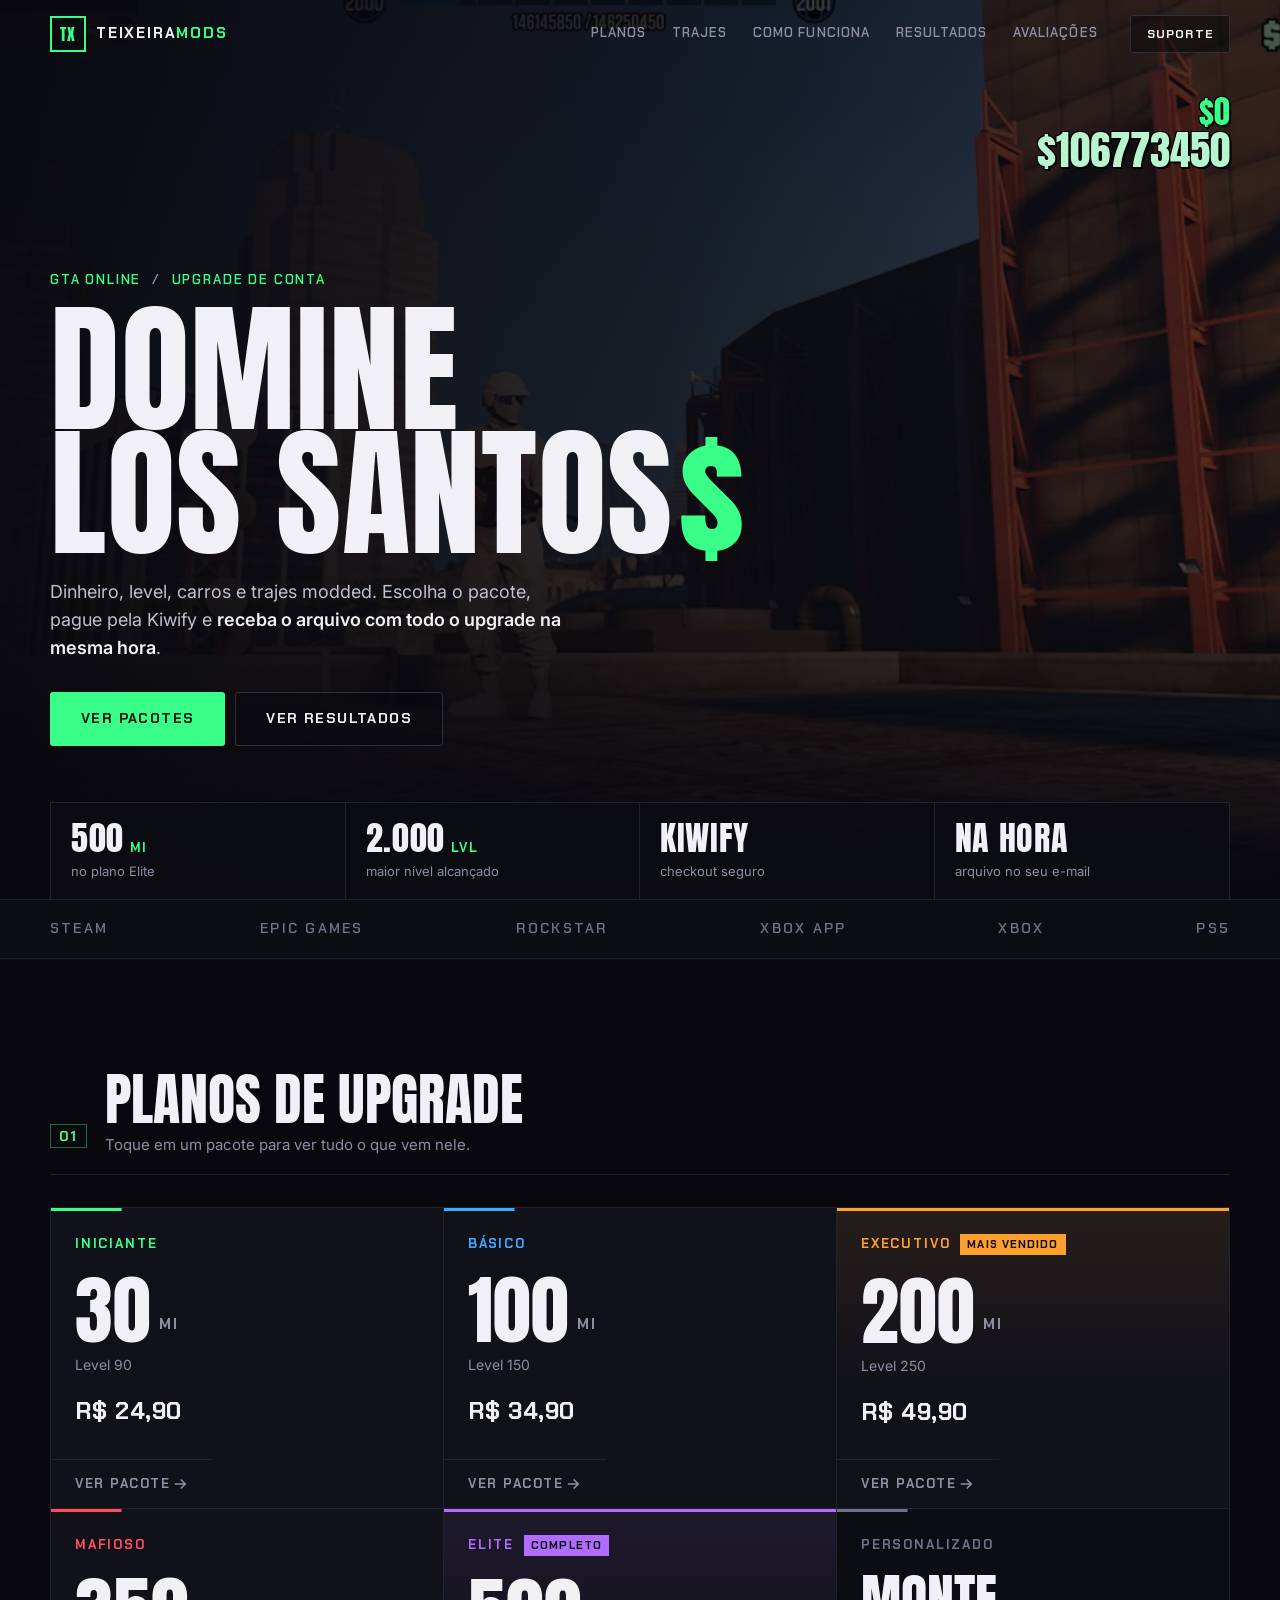
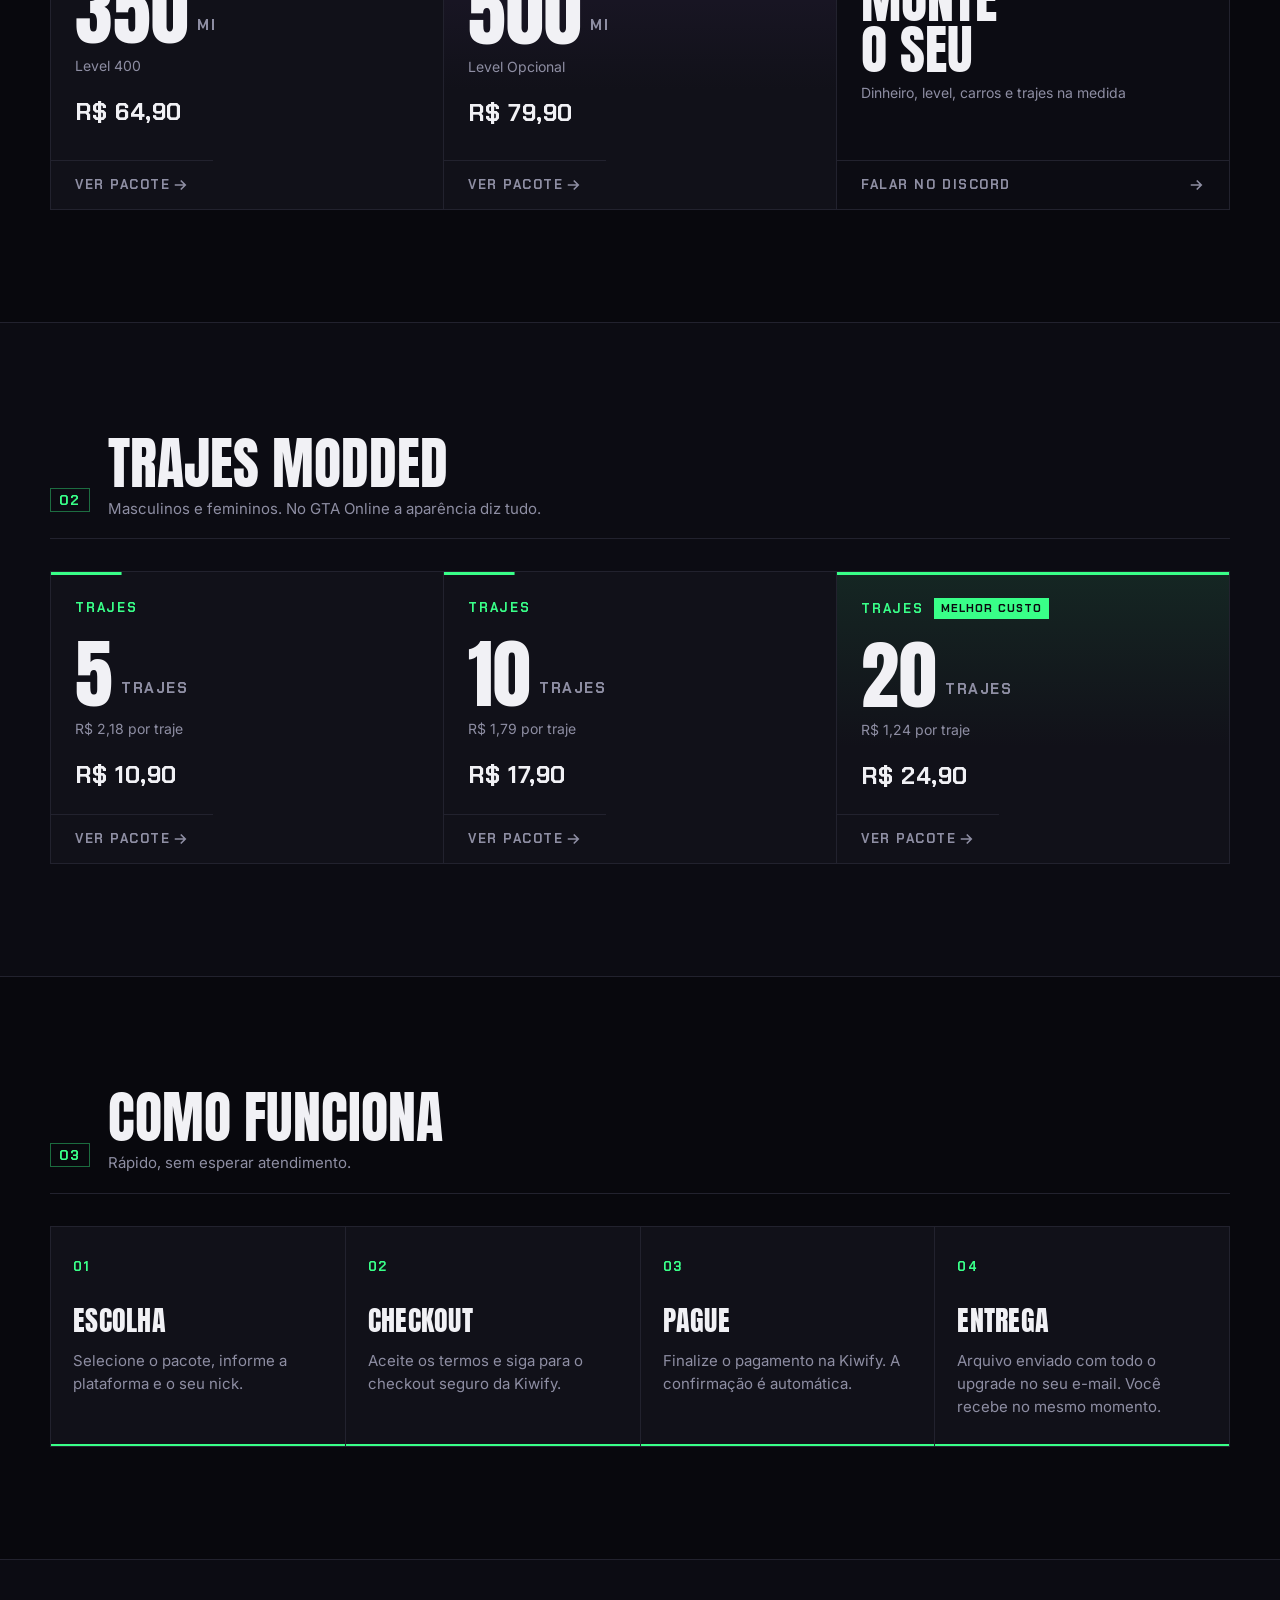
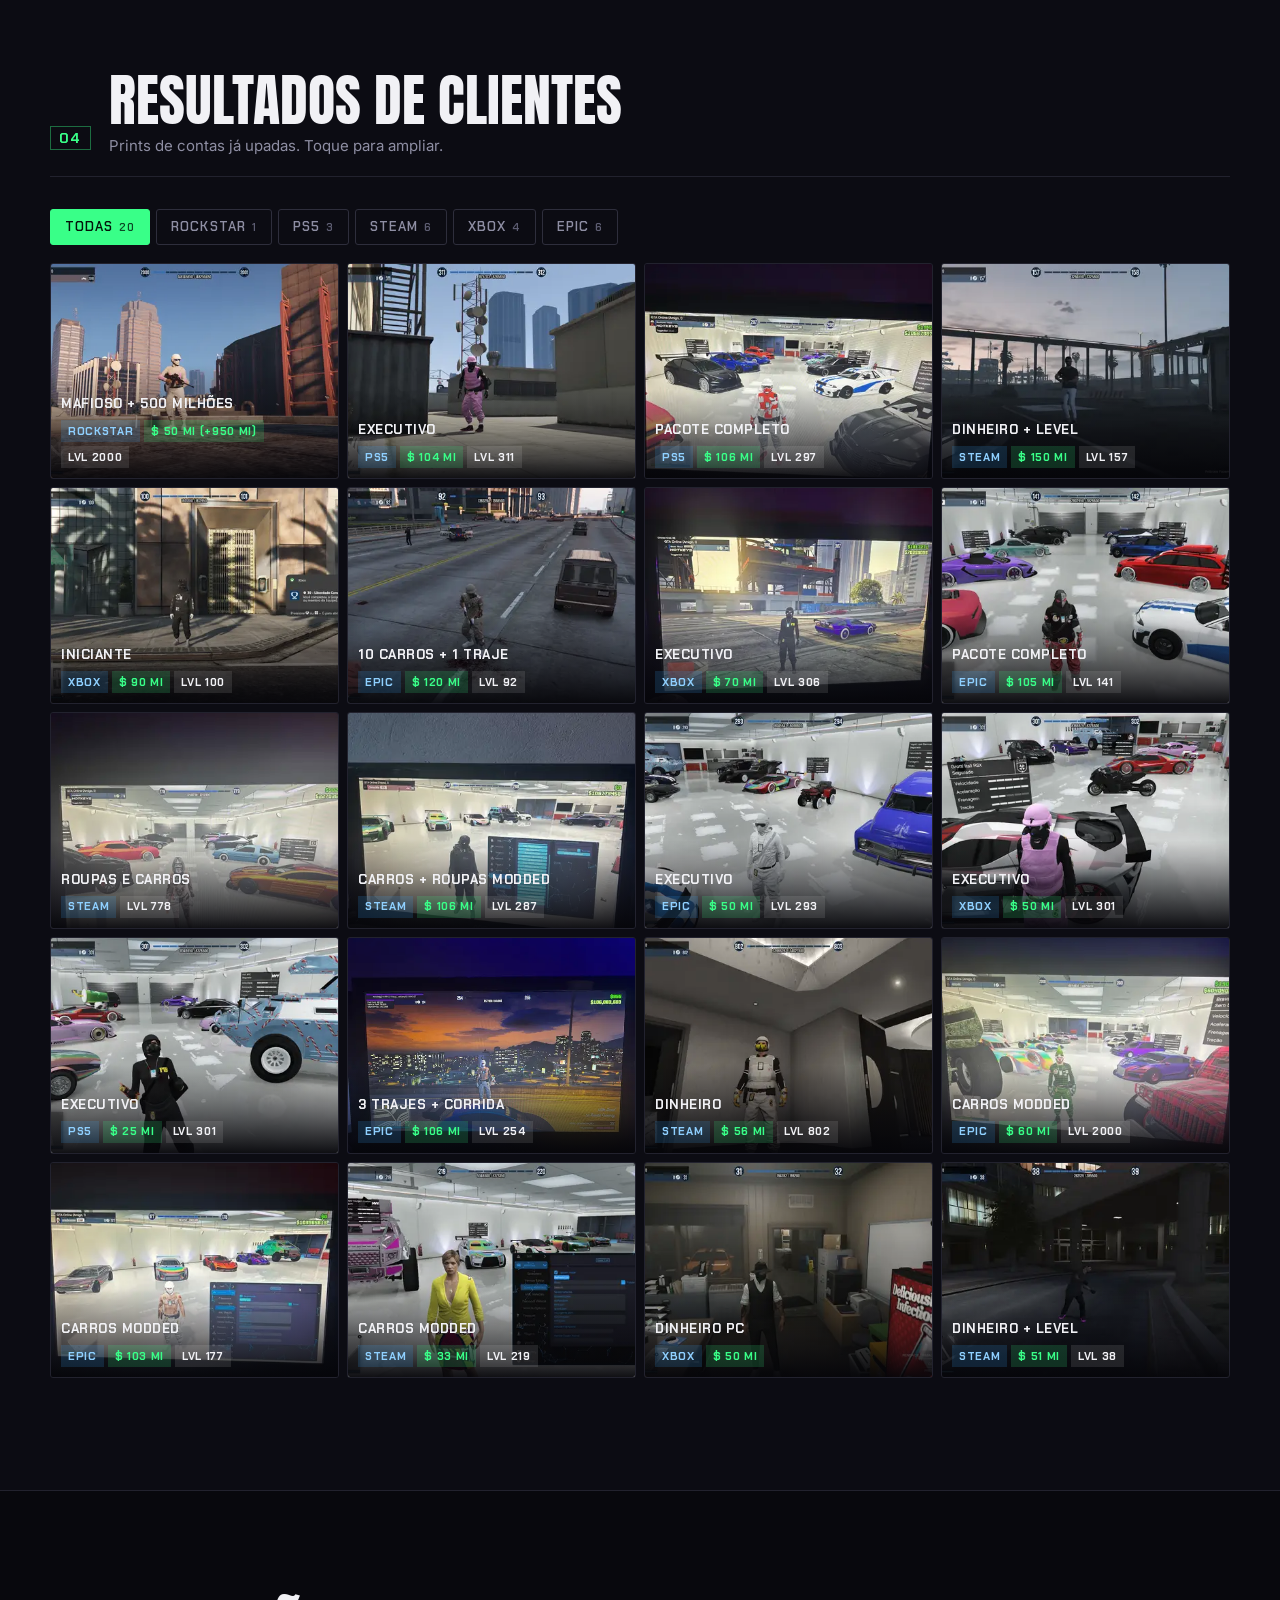
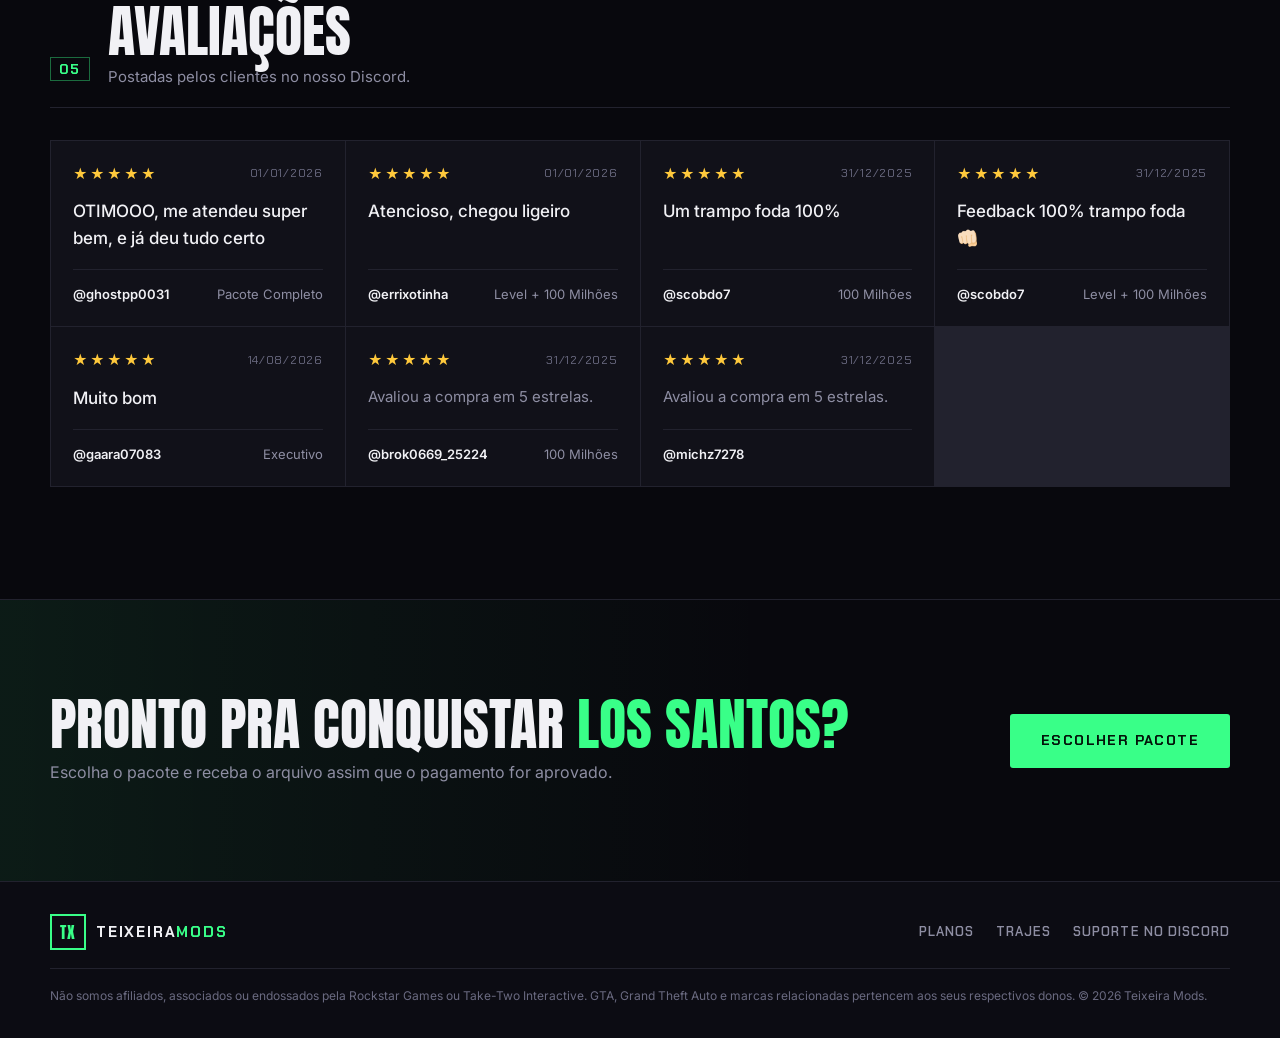
==== commit eb9eddb0: "Troca EvoPay por checkout Kiwify (link por pacote) Co-Authored-By: Claude Opus 5.5 (1M context) <nor" ====
--- a/index.html
+++ b/index.html
@@ -5,10 +5,10 @@
   <meta charset="utf-8" />
   <meta name="viewport" content="width=device-width, initial-scale=1, viewport-fit=cover" />
   <title>Teixeira Mods — Upgrade GTA Online</title>
-  <meta name="description" content="Planos de upgrade para GTA Online: dinheiro, level, carros e trajes modded. Pague no Pix e baixe o arquivo com todo o upgrade na hora. Steam, Epic, Rockstar, Xbox e PS5." />
+  <meta name="description" content="Planos de upgrade para GTA Online: dinheiro, level, carros e trajes modded. Pague pela Kiwify e receba o arquivo com todo o upgrade na hora. Steam, Epic, Rockstar, Xbox e PS5." />
   <meta name="theme-color" content="#08080d" />
   <meta property="og:title" content="Teixeira Mods — Upgrade GTA Online" />
-  <meta property="og:description" content="Dinheiro, level, carros e trajes modded. Pague no Pix e baixe o arquivo na hora." />
+  <meta property="og:description" content="Dinheiro, level, carros e trajes modded. Pague pela Kiwify e receba o arquivo na hora." />
   <meta property="og:image" content="/assets/entregas/e23.webp" />
   <link rel="icon" href="data:image/svg+xml,%3Csvg xmlns='http://www.w3.org/2000/svg' viewBox='0 0 64 64'%3E%3Crect width='64' height='64' fill='%2308080d'/%3E%3Crect x='3' y='3' width='58' height='58' fill='none' stroke='%2339ff88' stroke-width='3'/%3E%3Ctext x='50%25' y='56%25' text-anchor='middle' dominant-baseline='middle' font-family='Arial Black' font-size='28' fill='%2339ff88'%3ETX%3C/text%3E%3C/svg%3E" />
   <link rel="preconnect" href="https://fonts.googleapis.com" />
@@ -46,7 +46,7 @@
       <div class="container hero__inner">
         <p class="label reveal">GTA Online <i>/</i> Upgrade de conta</p>
         <h1 class="hero__title reveal">Domine<br />Los Santos<span class="money">$</span></h1>
-        <p class="hero__sub reveal">Dinheiro, level, carros e trajes modded. Escolha o pacote, pague no Pix e <b>baixe o arquivo com todo o upgrade na mesma hora</b>.</p>
+        <p class="hero__sub reveal">Dinheiro, level, carros e trajes modded. Escolha o pacote, pague pela Kiwify e <b>receba o arquivo com todo o upgrade na mesma hora</b>.</p>
         <div class="hero__cta reveal">
           <a href="#planos" class="btn btn--primary btn--lg">Ver pacotes</a>
           <a href="#entregas" class="btn btn--line btn--lg">Ver resultados</a>
@@ -60,8 +60,8 @@
         <dl class="stats reveal">
           <div><dt><span class="count" data-to="500">0</span><small>MI</small></dt><dd>no plano Elite</dd></div>
           <div><dt><span class="count" data-to="2000">0</span><small>LVL</small></dt><dd>maior nível alcançado</dd></div>
-          <div><dt>PIX</dt><dd>QR Code ou copia e cola</dd></div>
-          <div><dt>NA HORA</dt><dd>download após o pagamento</dd></div>
+          <div><dt>KIWIFY</dt><dd>checkout seguro</dd></div>
+          <div><dt>NA HORA</dt><dd>arquivo no seu e-mail</dd></div>
         </dl>
       </div>
     </section>
@@ -108,14 +108,14 @@
           <span class="shead__idx">03</span>
           <div>
             <h2>Como funciona</h2>
-            <p>Tudo pelo site, sem esperar atendimento.</p>
+            <p>Rápido, sem esperar atendimento.</p>
           </div>
         </header>
         <ol class="steps">
           <li class="step reveal"><span class="step__n">01</span><h3>Escolha</h3><p>Selecione o pacote, informe a plataforma e o seu nick.</p></li>
-          <li class="step reveal"><span class="step__n">02</span><h3>Gere o Pix</h3><p>Aceite os termos e gere o pagamento. QR Code e copia e cola na tela.</p></li>
-          <li class="step reveal"><span class="step__n">03</span><h3>Pague</h3><p>Pague pelo app do seu banco. A confirmação é automática.</p></li>
-          <li class="step reveal"><span class="step__n">04</span><h3>Entrega</h3><p>Arquivo enviado com todo o upgrade. Você recebe no mesmo momento.</p></li>
+          <li class="step reveal"><span class="step__n">02</span><h3>Checkout</h3><p>Aceite os termos e siga para o checkout seguro da Kiwify.</p></li>
+          <li class="step reveal"><span class="step__n">03</span><h3>Pague</h3><p>Finalize o pagamento na Kiwify. A confirmação é automática.</p></li>
+          <li class="step reveal"><span class="step__n">04</span><h3>Entrega</h3><p>Arquivo enviado com todo o upgrade no seu e-mail. Você recebe no mesmo momento.</p></li>
         </ol>
       </div>
     </section>
@@ -154,7 +154,7 @@
       <div class="container cta__inner reveal">
         <div>
           <h2>Pronto pra conquistar <span>Los Santos?</span></h2>
-          <p>Escolha o pacote e receba o arquivo assim que o Pix cair.</p>
+          <p>Escolha o pacote e receba o arquivo assim que o pagamento for aprovado.</p>
         </div>
         <a href="#planos" class="btn btn--primary btn--lg">Escolher pacote</a>
       </div>
@@ -204,82 +204,49 @@
               <span>Seu nick</span>
               <input id="orderNick" type="text" maxlength="40" placeholder="Nick no jogo" autocomplete="off" required />
             </label>
-            <details class="terms">
-              <summary>Ler os termos de compra</summary>
-            <div class="terms__body" tabindex="0">
-              <h4>1. Objeto</h4>
-              <p>A compra dá acesso a um arquivo digital com o upgrade do plano ou pacote escolhido, acompanhado das instruções para o próprio cliente aplicá-lo e continuar seu upgrade. A compra não corresponde à contratação de uma pessoa para operar a conta do cliente.</p>
-              <h4>2. O que o cliente recebe</h4>
-              <p>Após a confirmação do pagamento, o arquivo ou link de download é enviado no mesmo momento pelo atendimento no Discord. Os arquivos podem estar hospedados em serviços externos, como Google Drive ou equivalente.</p>
-              <h4>3. Como funciona a compra</h4>
-              <p>Escolha do produto, aceite destes termos, pagamento, confirmação da transação e liberação do arquivo. O simples envio do pedido não representa pagamento aprovado.</p>
-              <h4>4. Pagamento</h4>
-              <p>O pagamento é feito por Pix, no valor apresentado no momento da compra. Pagamentos pendentes, recusados, cancelados ou expirados mantêm o arquivo bloqueado até a regularização.</p>
-              <h4>5. Natureza do produto e resultados</h4>
-              <p>Os itens listados em cada plano descrevem o conteúdo do arquivo. A aplicação depende do próprio cliente, e o resultado pode variar conforme versão do GTA, plataforma, configurações e atualizações do jogo.</p>
-              <h4>6. Riscos</h4>
-              <p>O uso de modificações no GTA Online não é permitido pelos termos da Rockstar Games e pode resultar em reset ou banimento da conta. Ao comprar, o cliente declara estar ciente e assume esse risco.</p>
-              <h4>7. Segurança dos dados</h4>
-              <p>Nunca compartilhe senha, código de autenticação, token ou cookies de sessão. A loja não solicita essas informações para enviar o arquivo.</p>
-              <h4>8. Uso pessoal</h4>
-              <p>O arquivo é de uso pessoal do comprador. Não é permitido revender, redistribuir ou publicar o material.</p>
-              <h4>9. Atualizações</h4>
-              <p>Atualizações do jogo podem alterar menus, mecânicas ou procedimentos, e algumas instruções podem exigir adaptação.</p>
-              <h4>10. Suporte</h4>
-              <p>O suporte pelo Discord orienta sobre o acesso ao arquivo, o download e dúvidas sobre o conteúdo enviado.</p>
-            </div>
-            </details>
             <label class="accept">
               <input type="checkbox" id="orderAccept" />
-              <span>Li e aceito os termos e estou ciente de que a compra dá acesso a um arquivo digital com o upgrade.</span>
+              <span>Li e aceito os <button type="button" class="link" id="openTerms">termos de compra</button> e estou ciente de que a compra dá acesso a um arquivo digital com o upgrade.</span>
             </label>
             <p class="form__error" id="formError" role="alert"></p>
-            <button class="btn btn--primary btn--lg btn--block" id="orderSend" type="submit" disabled>Gerar pagamento</button>
+            <button class="btn btn--primary btn--lg btn--block" id="orderSend" type="submit" disabled>Ir para o pagamento</button>
+            <p class="form__note">Você será levado ao checkout seguro da <b>Kiwify</b>. O arquivo com todo o upgrade chega no seu e-mail logo após o pagamento.</p>
           </form>
 
-          <!-- 2. pix -->
-          <div class="pane" data-pane="pix" aria-live="polite">
-            <p class="pane__title">Pague com Pix</p>
-            <div class="pix">
-              <div class="pix__qr" id="pixQr"><span class="spinner" aria-hidden="true"></span></div>
-              <div class="pix__side">
-                <p class="pix__amount" id="pixAmount"></p>
-                <ol class="pix__how">
-                  <li>Abra o app do seu banco</li>
-                  <li>Escolha pagar com Pix</li>
-                  <li>Escaneie o QR Code ou cole o código</li>
-                </ol>
-              </div>
-            </div>
-            <label class="field">
-              <span>Pix copia e cola</span>
-              <div class="copy">
-                <input id="pixCode" type="text" readonly />
-                <button type="button" class="btn btn--primary" id="pixCopy">Copiar</button>
-              </div>
-            </label>
-            <div class="pix__status"><span class="spinner spinner--sm" aria-hidden="true"></span><span id="pixStatus">Aguardando pagamento…</span><span class="pix__timer" id="pixTimer"></span></div>
-          </div>
-
-          <!-- 3. pago -->
-          <div class="pane" data-pane="paid">
-            <div class="paid">
-              <span class="paid__icon" aria-hidden="true">
-                <svg viewBox="0 0 24 24" fill="none" stroke="currentColor" stroke-width="2.6" stroke-linecap="square"><path d="M4.5 12.5l5 5L19.5 7"/></svg>
-              </span>
-              <p class="pane__title">Pagamento confirmado</p>
-              <p class="paid__text">Seu arquivo com todo o upgrade está pronto.</p>
-              <a class="btn btn--primary btn--lg btn--block" id="downloadBtn" href="#" target="_blank" rel="noopener" download>Baixar arquivo</a>
-              <p class="paid__hint">Guarde o link. Dúvidas? <a href="#" class="js-discord" target="_blank" rel="noopener">Suporte no Discord</a></p>
-            </div>
-          </div>
-
-          <!-- erro / expirado -->
-          <div class="pane" data-pane="error">
-            <p class="pane__title" id="errorTitle">Não foi possível gerar o pagamento</p>
-            <p class="paid__text" id="errorText">Tente novamente em instantes.</p>
-            <button type="button" class="btn btn--line btn--block" id="retryBtn">Tentar de novo</button>
-          </div>
+        </div>
+      </div>
+
+      <!-- termos (sobrepõe a janela) -->
+      <div class="termsbox" id="termsBox" role="dialog" aria-modal="true" aria-labelledby="termsTitle" hidden>
+        <div class="termsbox__head">
+          <p class="pane__title" id="termsTitle">Termos de compra</p>
+          <button type="button" class="modal__close termsbox__close" id="closeTerms" aria-label="Fechar termos">×</button>
+        </div>
+        <div class="terms__body" tabindex="0">
+          <h4>1. Objeto</h4>
+          <p>A compra dá acesso a um arquivo digital com o upgrade do plano ou pacote escolhido, acompanhado das instruções para o próprio cliente aplicá-lo e continuar seu upgrade. A compra não corresponde à contratação de uma pessoa para operar a conta do cliente.</p>
+          <h4>2. O que o cliente recebe</h4>
+          <p>Após a confirmação do pagamento, o arquivo ou link de download é enviado no mesmo momento pela Kiwify, no e-mail informado na compra. Os arquivos podem estar hospedados em serviços externos, como Google Drive ou equivalente.</p>
+          <h4>3. Como funciona a compra</h4>
+          <p>Escolha do produto, aceite destes termos, pagamento, confirmação da transação e liberação do arquivo. O simples envio do pedido não representa pagamento aprovado.</p>
+          <h4>4. Pagamento</h4>
+          <p>O pagamento é processado pela Kiwify, pelos meios disponíveis no checkout, no valor apresentado no momento da compra. Pagamentos pendentes, recusados, cancelados ou expirados mantêm o arquivo bloqueado até a regularização.</p>
+          <h4>5. Natureza do produto e resultados</h4>
+          <p>Os itens listados em cada plano descrevem o conteúdo do arquivo. A aplicação depende do próprio cliente, e o resultado pode variar conforme versão do GTA, plataforma, configurações e atualizações do jogo.</p>
+          <h4>6. Riscos</h4>
+          <p>O uso de modificações no GTA Online não é permitido pelos termos da Rockstar Games e pode resultar em reset ou banimento da conta. Ao comprar, o cliente declara estar ciente e assume esse risco.</p>
+          <h4>7. Segurança dos dados</h4>
+          <p>Nunca compartilhe senha, código de autenticação, token ou cookies de sessão. A loja não solicita essas informações para enviar o arquivo.</p>
+          <h4>8. Uso pessoal</h4>
+          <p>O arquivo é de uso pessoal do comprador. Não é permitido revender, redistribuir ou publicar o material.</p>
+          <h4>9. Atualizações</h4>
+          <p>Atualizações do jogo podem alterar menus, mecânicas ou procedimentos, e algumas instruções podem exigir adaptação.</p>
+          <h4>10. Suporte</h4>
+          <p>O suporte pelo Discord orienta sobre o acesso ao arquivo, o download e dúvidas sobre o conteúdo enviado.</p>
+        </div>
+        <div class="termsbox__foot">
+          <button type="button" class="btn btn--line" id="backTerms">Voltar</button>
+          <button type="button" class="btn btn--primary" id="acceptTerms">Li e aceito</button>
         </div>
       </div>
     </div>
@@ -299,7 +266,6 @@
   <div class="toast" id="toast" role="status" aria-live="polite"></div>
 
   <script src="config.js"></script>
-  <script src="pagamento.js"></script>
   <script src="script.js"></script>
 </body>
 </html>
--- a/styles.css
+++ b/styles.css
@@ -220,50 +220,34 @@
 .order__items li { display: flex; align-items: center; gap: 10px; padding: 10px 0; border-bottom: 1px solid var(--line); font-size: 14px; font-weight: 500; }
 .order__items li::before { content: ""; flex: none; width: 8px; height: 8px; background: var(--c); }
 .order__flow { padding: 30px 28px; min-width: 0; }
-.pane { display: none; }
-.pane.is-active { display: block; animation: paneIn .35s var(--ease); }
-@keyframes paneIn { from { opacity: 0; transform: translateY(6px); } }
 .pane__title { margin: 0 0 18px; font-family: var(--tech); font-size: 15px; font-weight: 700; letter-spacing: .12em; text-transform: uppercase; }
 
 .field { display: grid; gap: 6px; margin-bottom: 14px; font-family: var(--tech); font-size: 12px; font-weight: 600; letter-spacing: .1em; text-transform: uppercase; color: var(--muted); }
 .field select, .field input { width: 100%; height: 48px; padding: 0 14px; border-radius: var(--r); border: 1px solid var(--line-2); background: var(--bg); color: var(--text); font-family: var(--body); font-size: 16px; letter-spacing: 0; text-transform: none; }
 .field select:focus, .field input:focus { outline: none; border-color: var(--money); }
-.terms { margin: 4px 0 12px; border: 1px solid var(--line-2); border-radius: var(--r); background: var(--bg); }
-.terms summary { list-style: none; cursor: pointer; padding: 12px 14px; font-size: 14px; font-weight: 600; display: flex; justify-content: space-between; align-items: center; }
-.terms summary::-webkit-details-marker { display: none; }
-.terms summary::after { content: "+"; color: var(--money); font-size: 18px; transition: transform .3s var(--ease); }
-.terms[open] summary::after { transform: rotate(45deg); }
-.terms__body { max-height: 220px; overflow: auto; padding: 0 14px 14px; font-size: 13px; color: #b5b6c6; border-top: 1px solid var(--line); }
+.link { display: inline; padding: 0; color: var(--money); font-weight: 600; text-decoration: underline; text-underline-offset: 3px; text-decoration-thickness: 1px; cursor: pointer; }
+.link:hover { text-decoration-thickness: 2px; }
+
+/* painel de termos sobre a janela de compra */
+.modal__panel.has-terms { overflow: hidden; }
+.termsbox { position: absolute; inset: 0; z-index: 5; display: flex; flex-direction: column; background: var(--surface); animation: paneIn .3s var(--ease); }
+@keyframes paneIn { from { opacity: 0; transform: translateY(6px); } }
+.termsbox[hidden] { display: none; }
+.termsbox__head { display: flex; align-items: center; justify-content: space-between; padding: 20px 28px 16px; border-bottom: 1px solid var(--line); }
+.termsbox__head .pane__title { margin: 0; }
+.termsbox__close { position: static; }
+.termsbox .terms__body { flex: 1; min-height: 0; overflow: auto; padding: 4px 28px 20px; font-size: 14px; line-height: 1.6; color: #b5b6c6; }
+.termsbox__foot { display: flex; gap: 8px; justify-content: flex-end; padding: 14px 28px; border-top: 1px solid var(--line); background: var(--bg-2); }
 .terms__body h4 { margin: 14px 0 4px; font-size: 13px; color: var(--text); }
 .terms__body p { margin: 0; }
 .accept { display: flex; gap: 10px; align-items: flex-start; margin: 0 0 14px; font-size: 13px; line-height: 1.45; color: #c8c9d6; cursor: pointer; }
 .accept input { flex: none; width: 20px; height: 20px; margin: 1px 0 0; accent-color: var(--money); cursor: pointer; }
 .form__error { margin: 0 0 10px; font-size: 13px; color: var(--red); }
 .form__error:empty { display: none; }
-
-.pix { display: grid; grid-template-columns: auto 1fr; gap: 18px; align-items: center; margin-bottom: 16px; }
-.pix__qr { display: grid; place-items: center; width: 200px; height: 200px; padding: 10px; background: #fff; border-radius: var(--r); }
-.pix__qr img, .pix__qr canvas { width: 100% !important; height: 100% !important; }
-.pix__noqr { color: #333; font-size: 13px; text-align: center; }
-.pix__amount { margin: 0 0 10px; font-family: var(--display); font-size: 40px; line-height: 1; }
-.pix__how { margin: 0; padding-left: 18px; font-size: 14px; color: var(--muted); display: grid; gap: 4px; }
-.copy { display: flex; gap: 6px; }
-.copy input { font-family: ui-monospace, Consolas, monospace !important; font-size: 13px !important; }
-.copy .btn { height: 48px; flex: none; }
-.pix__status { display: flex; align-items: center; gap: 10px; padding: 12px 14px; border: 1px solid var(--line-2); background: var(--bg); font-size: 14px; }
-.pix__timer { margin-left: auto; font-family: var(--tech); font-weight: 700; color: var(--money); }
-.spinner { width: 34px; height: 34px; border: 3px solid #ddd; border-top-color: #111; border-radius: 50%; animation: spin .8s linear infinite; }
-.spinner--sm { width: 16px; height: 16px; border-width: 2px; border-color: var(--line-2); border-top-color: var(--money); }
-@keyframes spin { to { transform: rotate(360deg); } }
-
-.paid { text-align: center; padding: 10px 0; }
-.paid__icon { display: inline-grid; place-items: center; width: 64px; height: 64px; margin-bottom: 16px; border: 2px solid var(--money); color: var(--money); animation: pop .5s var(--ease); }
-.paid__icon svg { width: 34px; height: 34px; }
-@keyframes pop { from { transform: scale(.6); opacity: 0; } }
-.paid .pane__title { margin-bottom: 6px; }
-.paid__text { margin: 0 0 22px; color: var(--muted); }
-.paid__hint { margin: 14px 0 0; font-size: 13px; color: var(--muted); }
-.paid__hint a { color: var(--money); }
+.form__note { margin: 12px 0 0; font-size: 13px; line-height: 1.5; color: var(--muted); text-align: center; }
+.form__note b { color: var(--text); }
+
+
 
 /* ---------- lightbox ---------- */
 .lightbox { background: rgba(3,3,6,.94); }
@@ -319,6 +303,10 @@
   .order__items li { padding: 5px 9px; border: 1px solid var(--line-2); font-size: 13px; }
   .order__items li::before { width: 6px; height: 6px; }
   .order__flow { padding: 22px var(--gutter) 24px; }
+  .termsbox__head, .termsbox .terms__body, .termsbox__foot { padding-left: var(--gutter); padding-right: var(--gutter); }
+  .termsbox__foot { padding-bottom: calc(14px + env(safe-area-inset-bottom)); }
+  .termsbox__foot .btn { flex: 1; }
+  .modal__panel.has-terms { height: 94svh; }
 }
 
 /* celular: pacotes 1 por linha — pacote à esquerda, descrição à direita */
@@ -364,8 +352,6 @@
   .footer__inner { grid-template-columns: 1fr; }
   .footer__links { justify-self: start; }
   .logo__text { font-size: 13px; }
-  .pix { grid-template-columns: 1fr; justify-items: center; text-align: center; }
-  .pix__how { text-align: left; }
   .lightbox__nav { top: auto; bottom: 16px; transform: none; }
 }
 
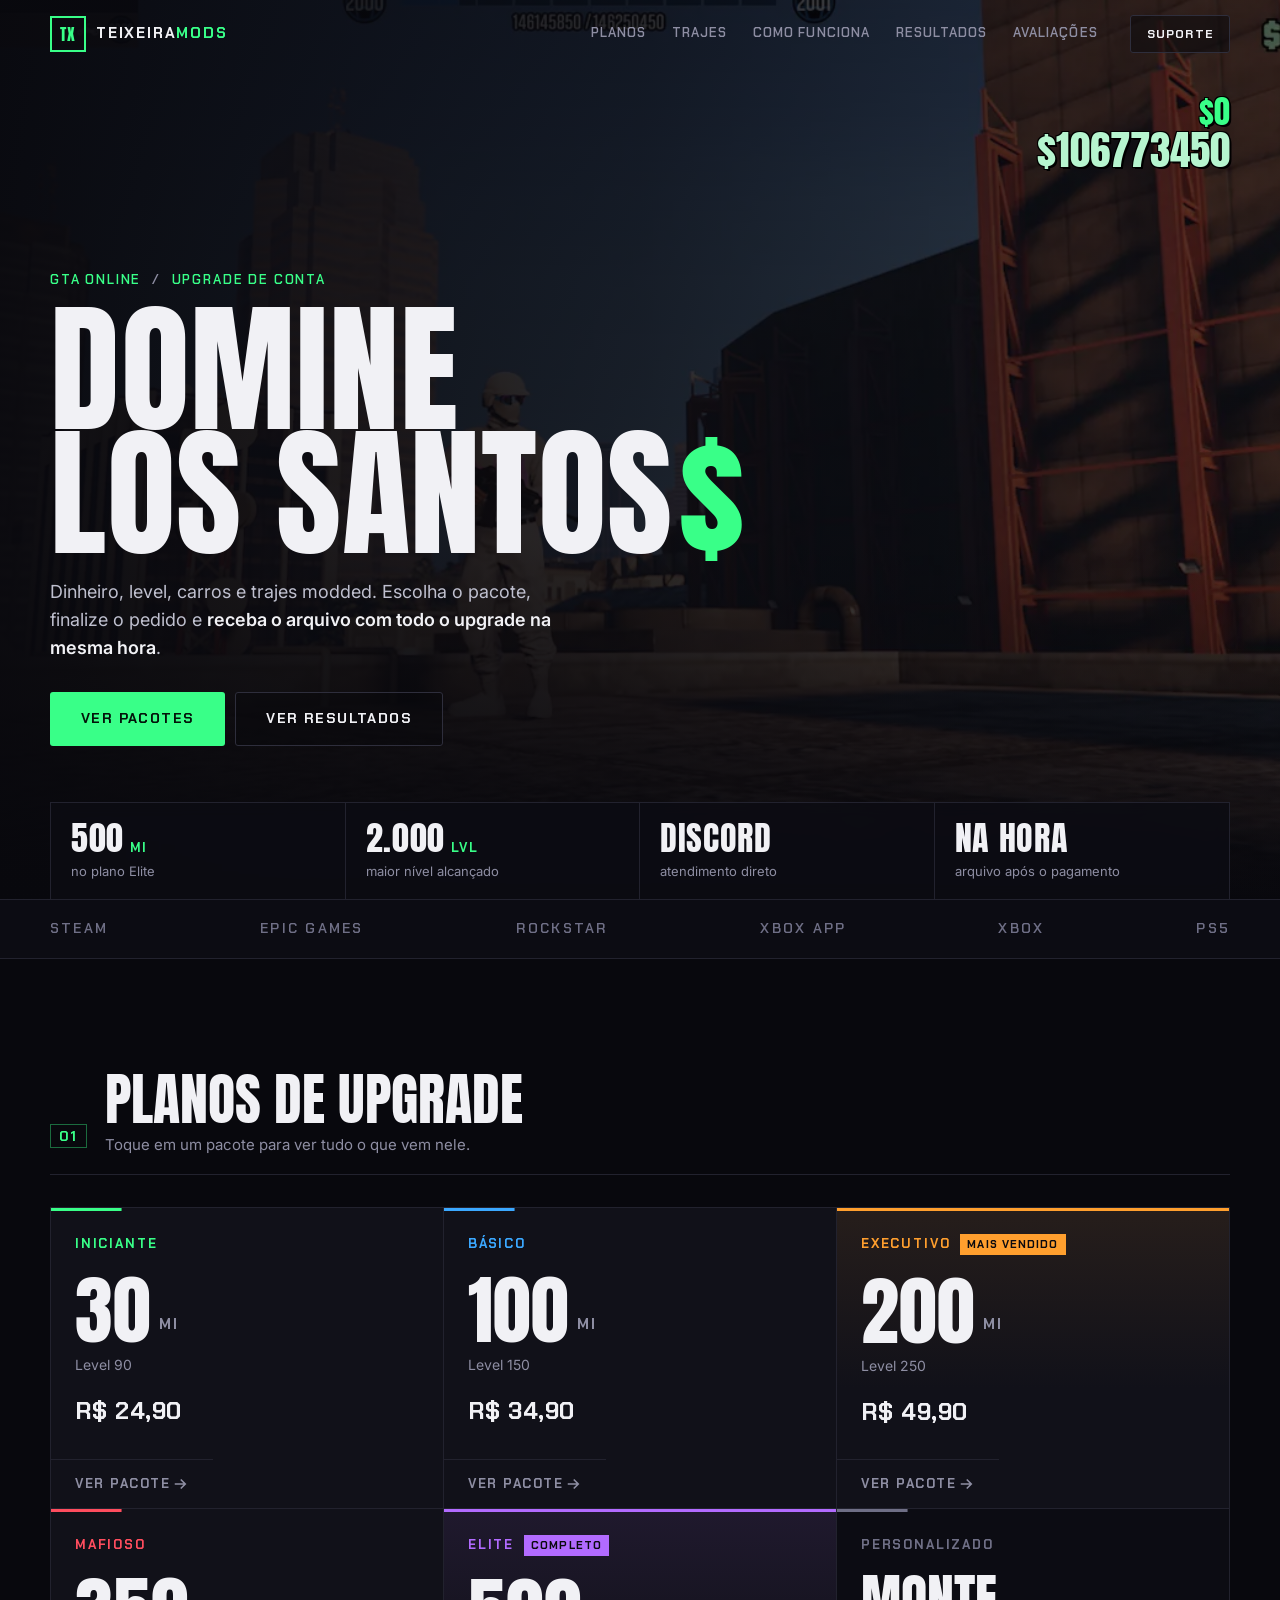
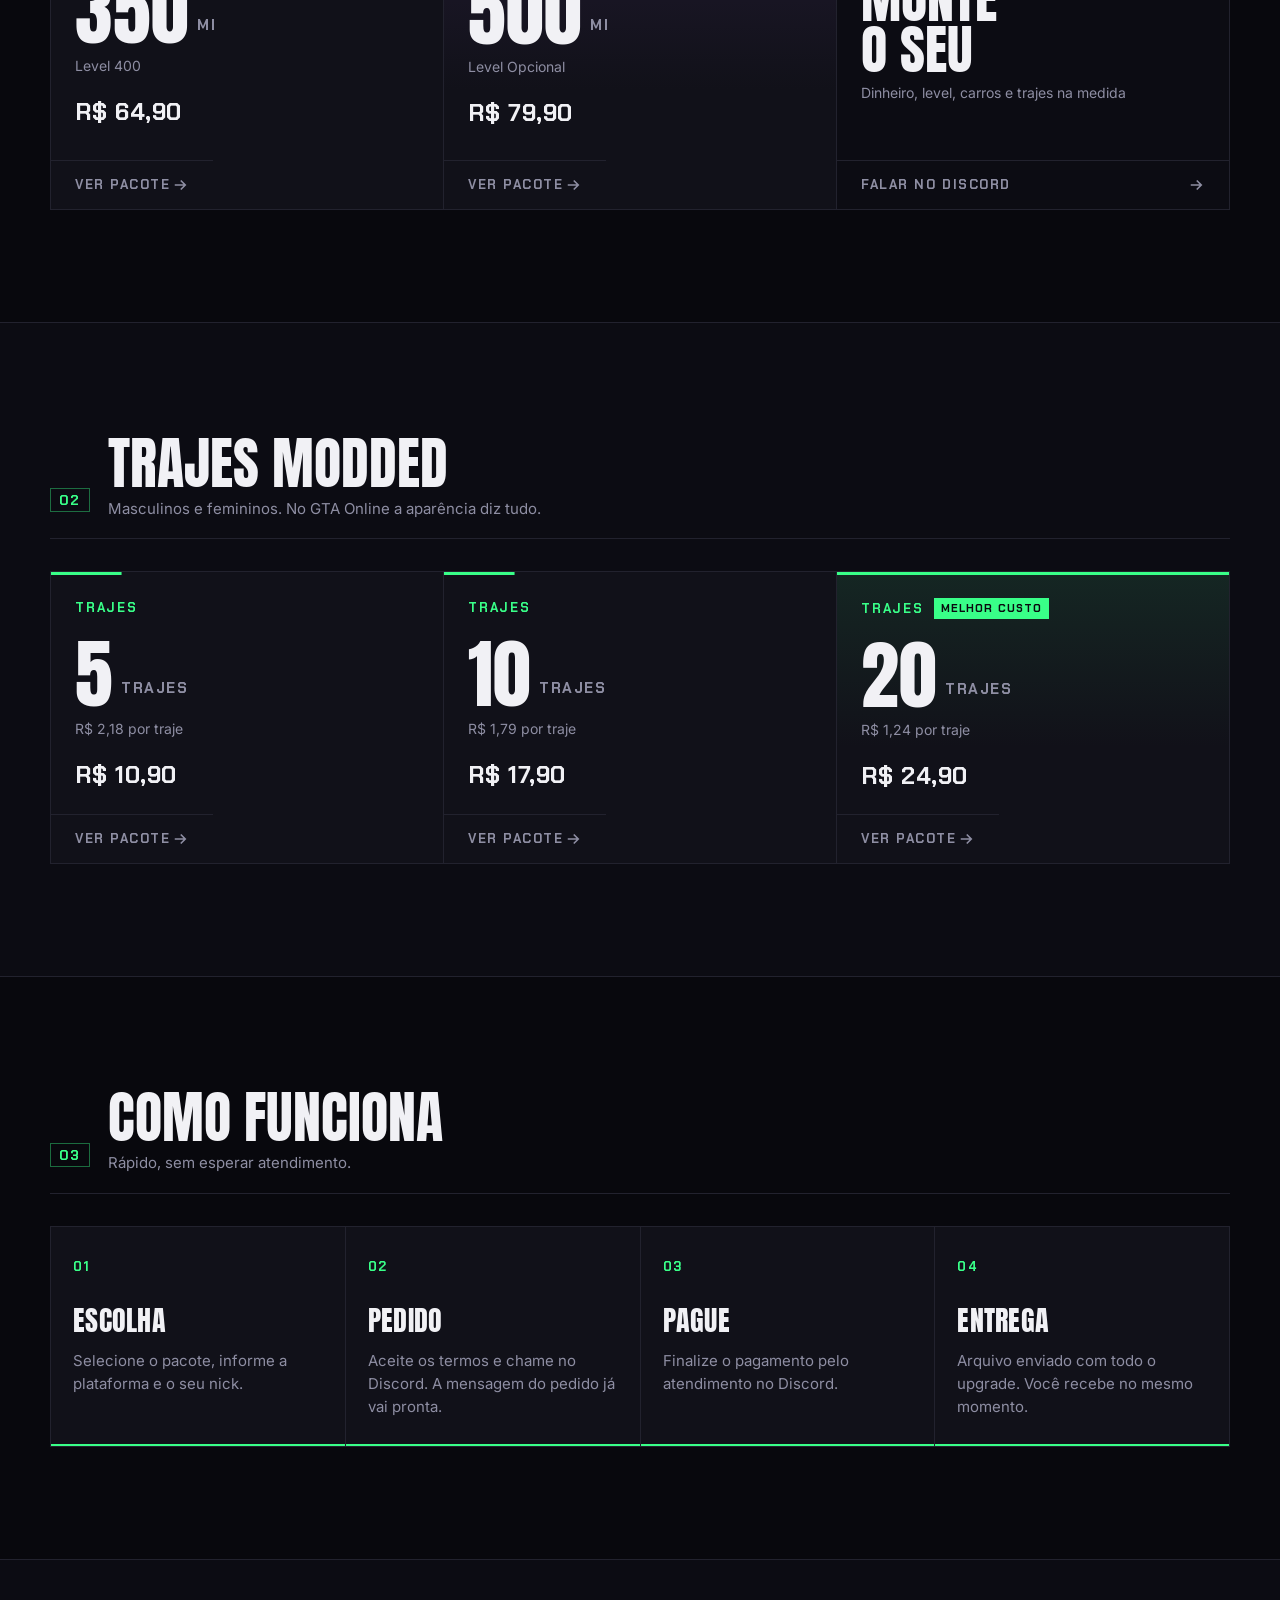
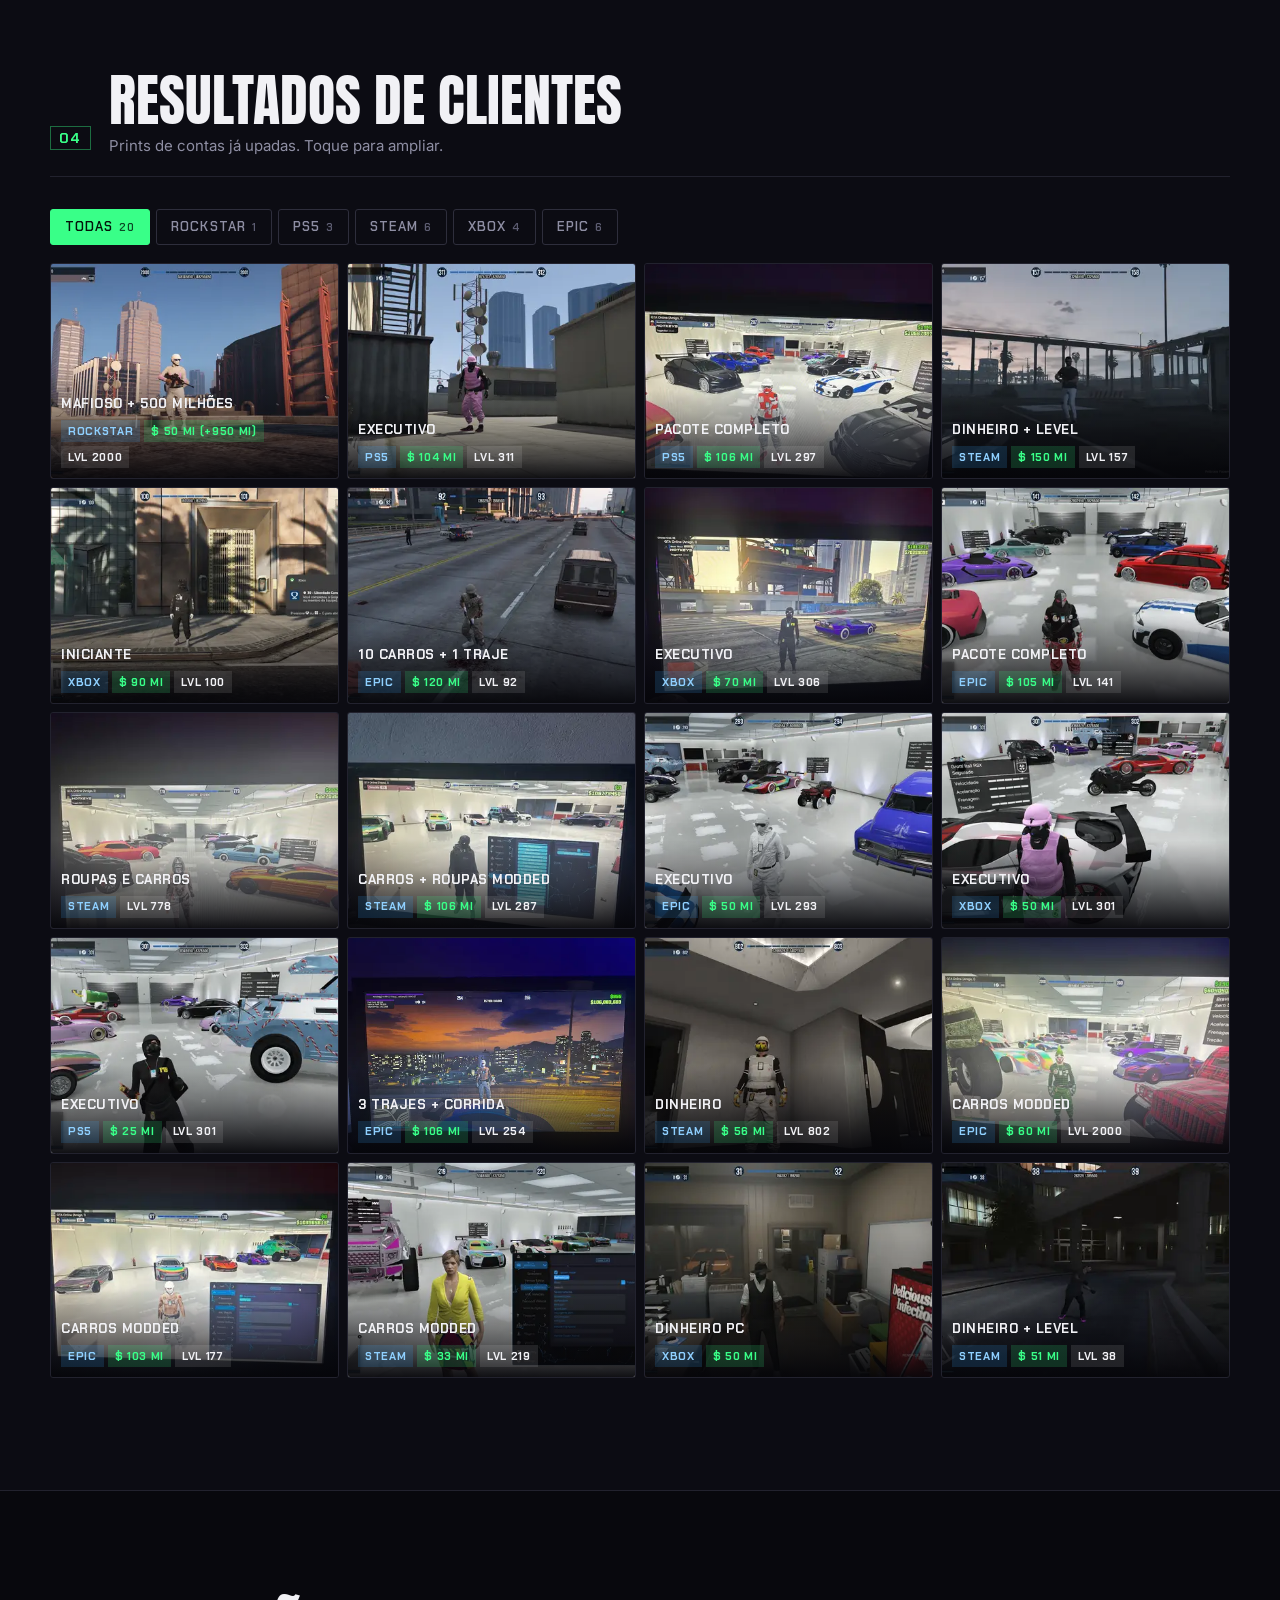
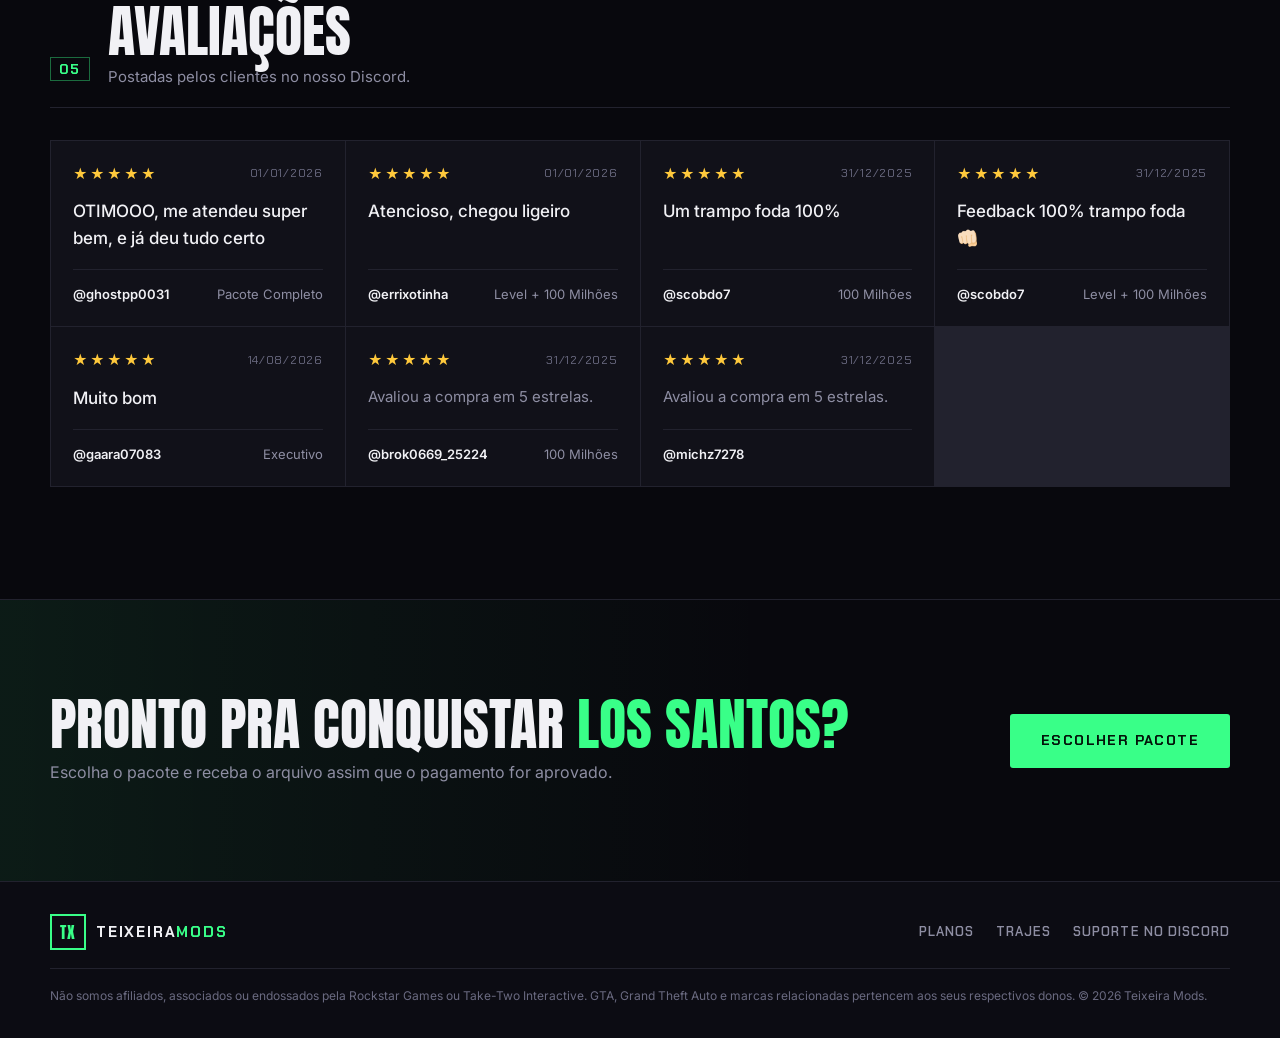
==== commit 075bc5d8: "Pedido pelo Discord (mensagem copiada) enquanto o pagamento não é configurado Co-Authored-By: Claude" ====
--- a/index.html
+++ b/index.html
@@ -5,10 +5,10 @@
   <meta charset="utf-8" />
   <meta name="viewport" content="width=device-width, initial-scale=1, viewport-fit=cover" />
   <title>Teixeira Mods — Upgrade GTA Online</title>
-  <meta name="description" content="Planos de upgrade para GTA Online: dinheiro, level, carros e trajes modded. Pague pela Kiwify e receba o arquivo com todo o upgrade na hora. Steam, Epic, Rockstar, Xbox e PS5." />
+  <meta name="description" content="Planos de upgrade para GTA Online: dinheiro, level, carros e trajes modded. Faça seu pedido e receba o arquivo com todo o upgrade na hora. Steam, Epic, Rockstar, Xbox e PS5." />
   <meta name="theme-color" content="#08080d" />
   <meta property="og:title" content="Teixeira Mods — Upgrade GTA Online" />
-  <meta property="og:description" content="Dinheiro, level, carros e trajes modded. Pague pela Kiwify e receba o arquivo na hora." />
+  <meta property="og:description" content="Dinheiro, level, carros e trajes modded. Faça seu pedido e receba o arquivo na hora." />
   <meta property="og:image" content="/assets/entregas/e23.webp" />
   <link rel="icon" href="data:image/svg+xml,%3Csvg xmlns='http://www.w3.org/2000/svg' viewBox='0 0 64 64'%3E%3Crect width='64' height='64' fill='%2308080d'/%3E%3Crect x='3' y='3' width='58' height='58' fill='none' stroke='%2339ff88' stroke-width='3'/%3E%3Ctext x='50%25' y='56%25' text-anchor='middle' dominant-baseline='middle' font-family='Arial Black' font-size='28' fill='%2339ff88'%3ETX%3C/text%3E%3C/svg%3E" />
   <link rel="preconnect" href="https://fonts.googleapis.com" />
@@ -46,7 +46,7 @@
       <div class="container hero__inner">
         <p class="label reveal">GTA Online <i>/</i> Upgrade de conta</p>
         <h1 class="hero__title reveal">Domine<br />Los Santos<span class="money">$</span></h1>
-        <p class="hero__sub reveal">Dinheiro, level, carros e trajes modded. Escolha o pacote, pague pela Kiwify e <b>receba o arquivo com todo o upgrade na mesma hora</b>.</p>
+        <p class="hero__sub reveal">Dinheiro, level, carros e trajes modded. Escolha o pacote, finalize o pedido e <b>receba o arquivo com todo o upgrade na mesma hora</b>.</p>
         <div class="hero__cta reveal">
           <a href="#planos" class="btn btn--primary btn--lg">Ver pacotes</a>
           <a href="#entregas" class="btn btn--line btn--lg">Ver resultados</a>
@@ -60,8 +60,8 @@
         <dl class="stats reveal">
           <div><dt><span class="count" data-to="500">0</span><small>MI</small></dt><dd>no plano Elite</dd></div>
           <div><dt><span class="count" data-to="2000">0</span><small>LVL</small></dt><dd>maior nível alcançado</dd></div>
-          <div><dt>KIWIFY</dt><dd>checkout seguro</dd></div>
-          <div><dt>NA HORA</dt><dd>arquivo no seu e-mail</dd></div>
+          <div><dt>DISCORD</dt><dd>atendimento direto</dd></div>
+          <div><dt>NA HORA</dt><dd>arquivo após o pagamento</dd></div>
         </dl>
       </div>
     </section>
@@ -113,9 +113,9 @@
         </header>
         <ol class="steps">
           <li class="step reveal"><span class="step__n">01</span><h3>Escolha</h3><p>Selecione o pacote, informe a plataforma e o seu nick.</p></li>
-          <li class="step reveal"><span class="step__n">02</span><h3>Checkout</h3><p>Aceite os termos e siga para o checkout seguro da Kiwify.</p></li>
-          <li class="step reveal"><span class="step__n">03</span><h3>Pague</h3><p>Finalize o pagamento na Kiwify. A confirmação é automática.</p></li>
-          <li class="step reveal"><span class="step__n">04</span><h3>Entrega</h3><p>Arquivo enviado com todo o upgrade no seu e-mail. Você recebe no mesmo momento.</p></li>
+          <li class="step reveal"><span class="step__n">02</span><h3>Pedido</h3><p>Aceite os termos e chame no Discord. A mensagem do pedido já vai pronta.</p></li>
+          <li class="step reveal"><span class="step__n">03</span><h3>Pague</h3><p>Finalize o pagamento pelo atendimento no Discord.</p></li>
+          <li class="step reveal"><span class="step__n">04</span><h3>Entrega</h3><p>Arquivo enviado com todo o upgrade. Você recebe no mesmo momento.</p></li>
         </ol>
       </div>
     </section>
@@ -209,8 +209,8 @@
               <span>Li e aceito os <button type="button" class="link" id="openTerms">termos de compra</button> e estou ciente de que a compra dá acesso a um arquivo digital com o upgrade.</span>
             </label>
             <p class="form__error" id="formError" role="alert"></p>
-            <button class="btn btn--primary btn--lg btn--block" id="orderSend" type="submit" disabled>Ir para o pagamento</button>
-            <p class="form__note">Você será levado ao checkout seguro da <b>Kiwify</b>. O arquivo com todo o upgrade chega no seu e-mail logo após o pagamento.</p>
+            <button class="btn btn--primary btn--lg btn--block" id="orderSend" type="submit" disabled>Chamar no Discord</button>
+            <p class="form__note">O pedido é finalizado no nosso <b>Discord</b>. A mensagem com os dados do pedido é copiada automaticamente, é só colar.</p>
           </form>
 
         </div>
@@ -226,11 +226,11 @@
           <h4>1. Objeto</h4>
           <p>A compra dá acesso a um arquivo digital com o upgrade do plano ou pacote escolhido, acompanhado das instruções para o próprio cliente aplicá-lo e continuar seu upgrade. A compra não corresponde à contratação de uma pessoa para operar a conta do cliente.</p>
           <h4>2. O que o cliente recebe</h4>
-          <p>Após a confirmação do pagamento, o arquivo ou link de download é enviado no mesmo momento pela Kiwify, no e-mail informado na compra. Os arquivos podem estar hospedados em serviços externos, como Google Drive ou equivalente.</p>
+          <p>Após a confirmação do pagamento, o arquivo ou link de download é enviado no mesmo momento pelo atendimento no Discord. Os arquivos podem estar hospedados em serviços externos, como Google Drive ou equivalente.</p>
           <h4>3. Como funciona a compra</h4>
           <p>Escolha do produto, aceite destes termos, pagamento, confirmação da transação e liberação do arquivo. O simples envio do pedido não representa pagamento aprovado.</p>
           <h4>4. Pagamento</h4>
-          <p>O pagamento é processado pela Kiwify, pelos meios disponíveis no checkout, no valor apresentado no momento da compra. Pagamentos pendentes, recusados, cancelados ou expirados mantêm o arquivo bloqueado até a regularização.</p>
+          <p>O pagamento é feito pelos meios informados no atendimento, no valor apresentado no momento da compra. Pagamentos pendentes, recusados, cancelados ou expirados mantêm o arquivo bloqueado até a regularização.</p>
           <h4>5. Natureza do produto e resultados</h4>
           <p>Os itens listados em cada plano descrevem o conteúdo do arquivo. A aplicação depende do próprio cliente, e o resultado pode variar conforme versão do GTA, plataforma, configurações e atualizações do jogo.</p>
           <h4>6. Riscos</h4>
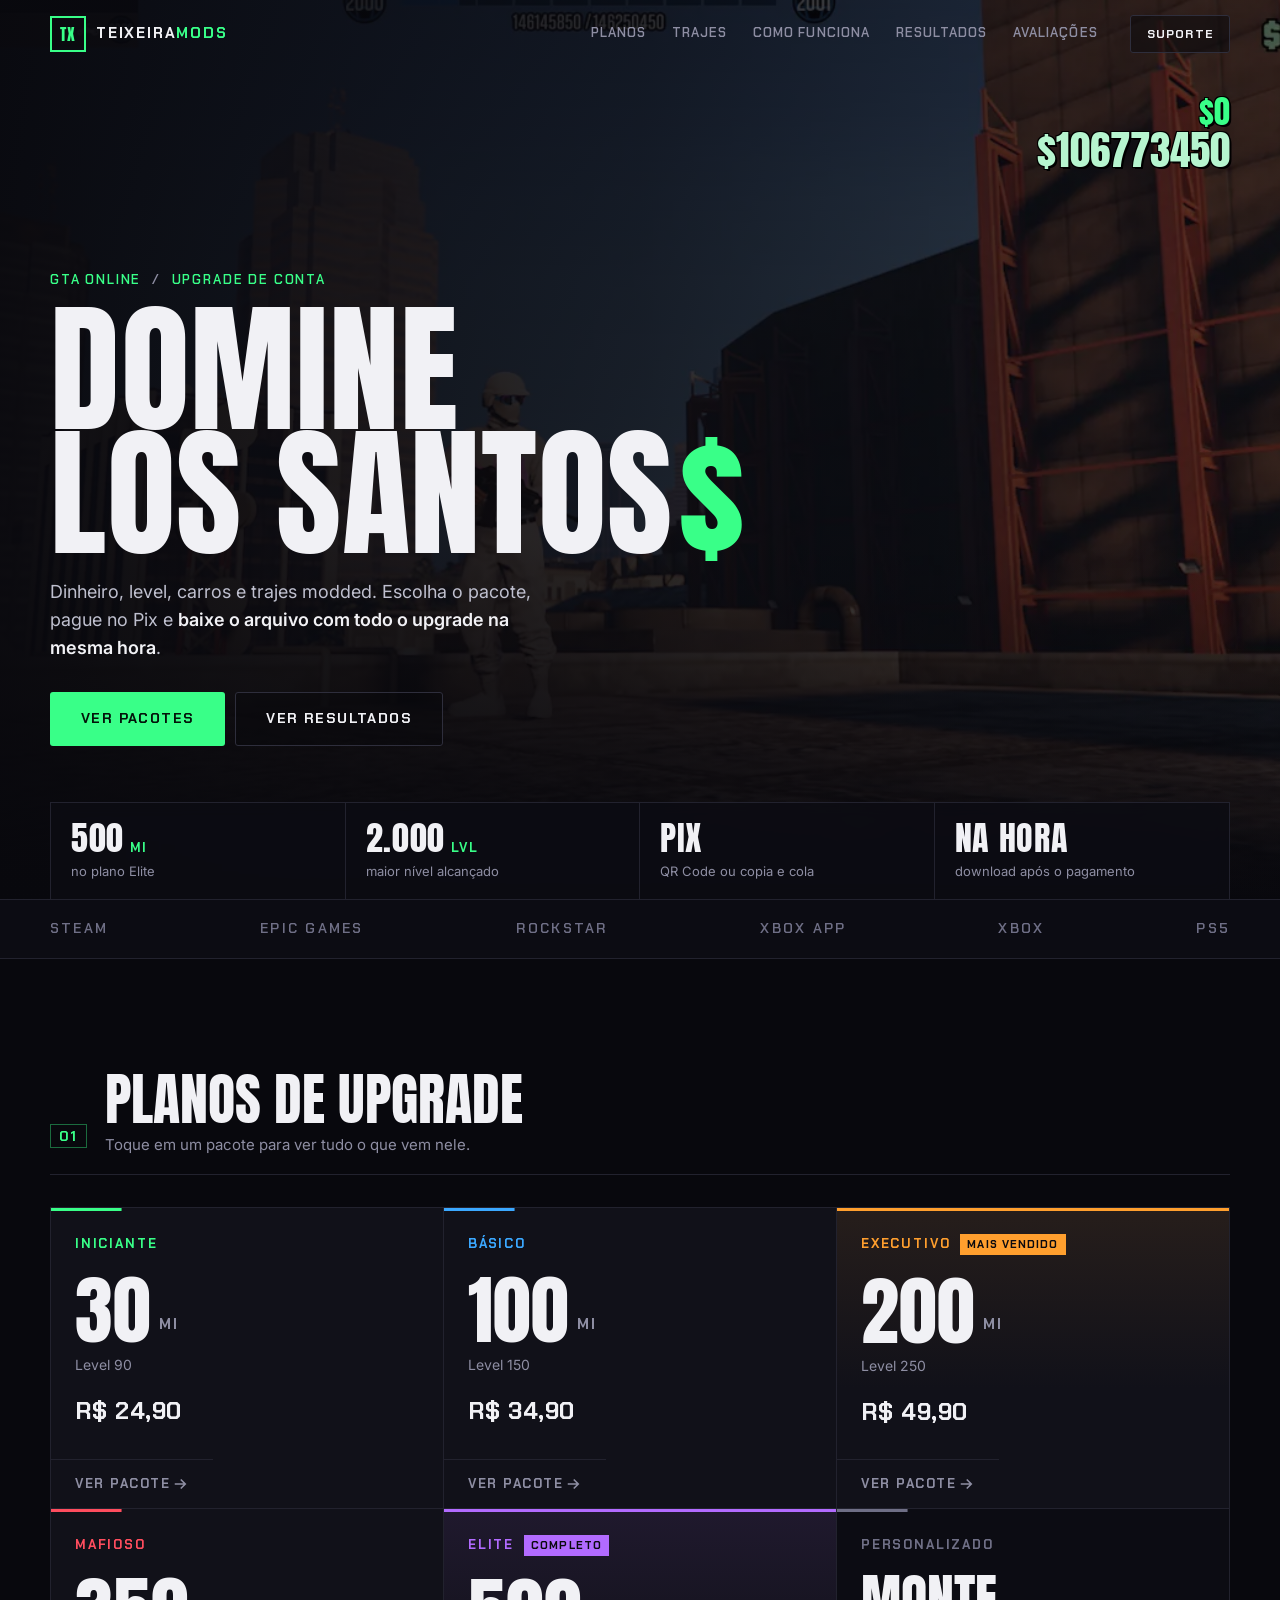
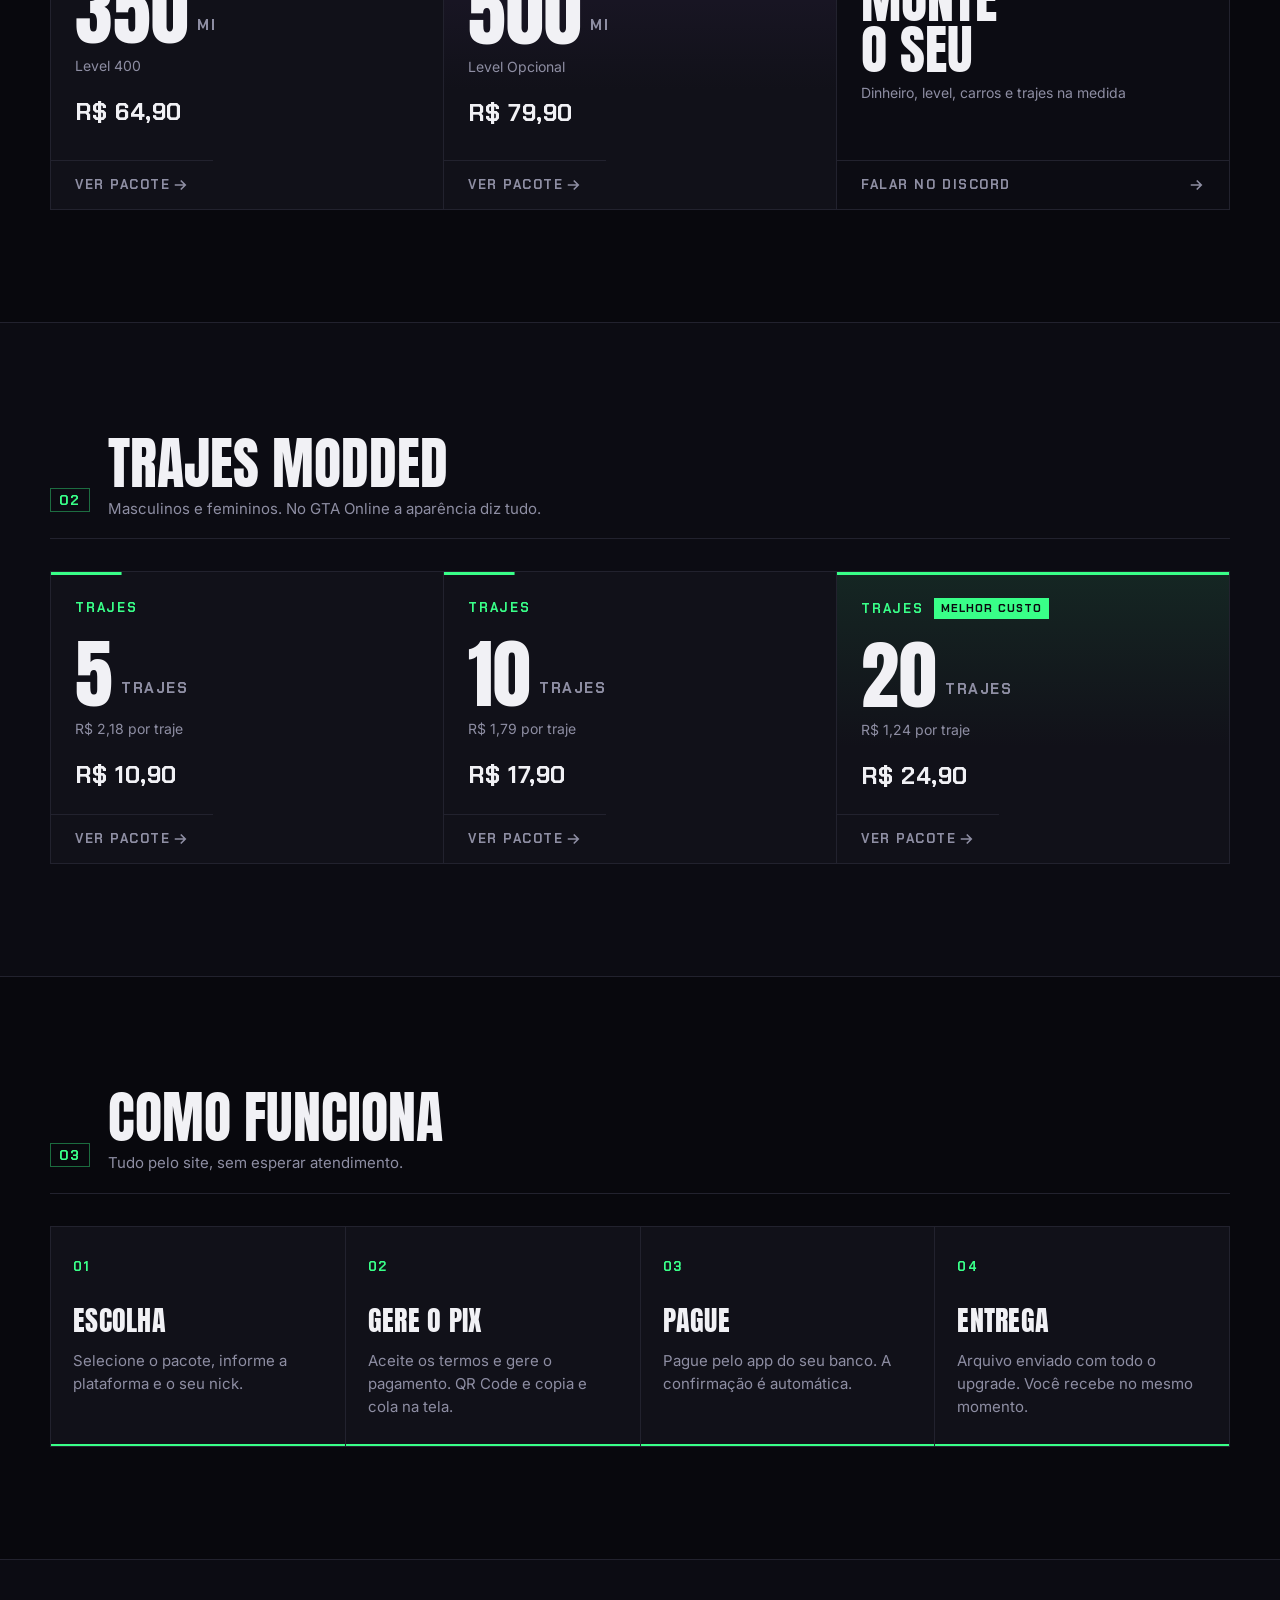
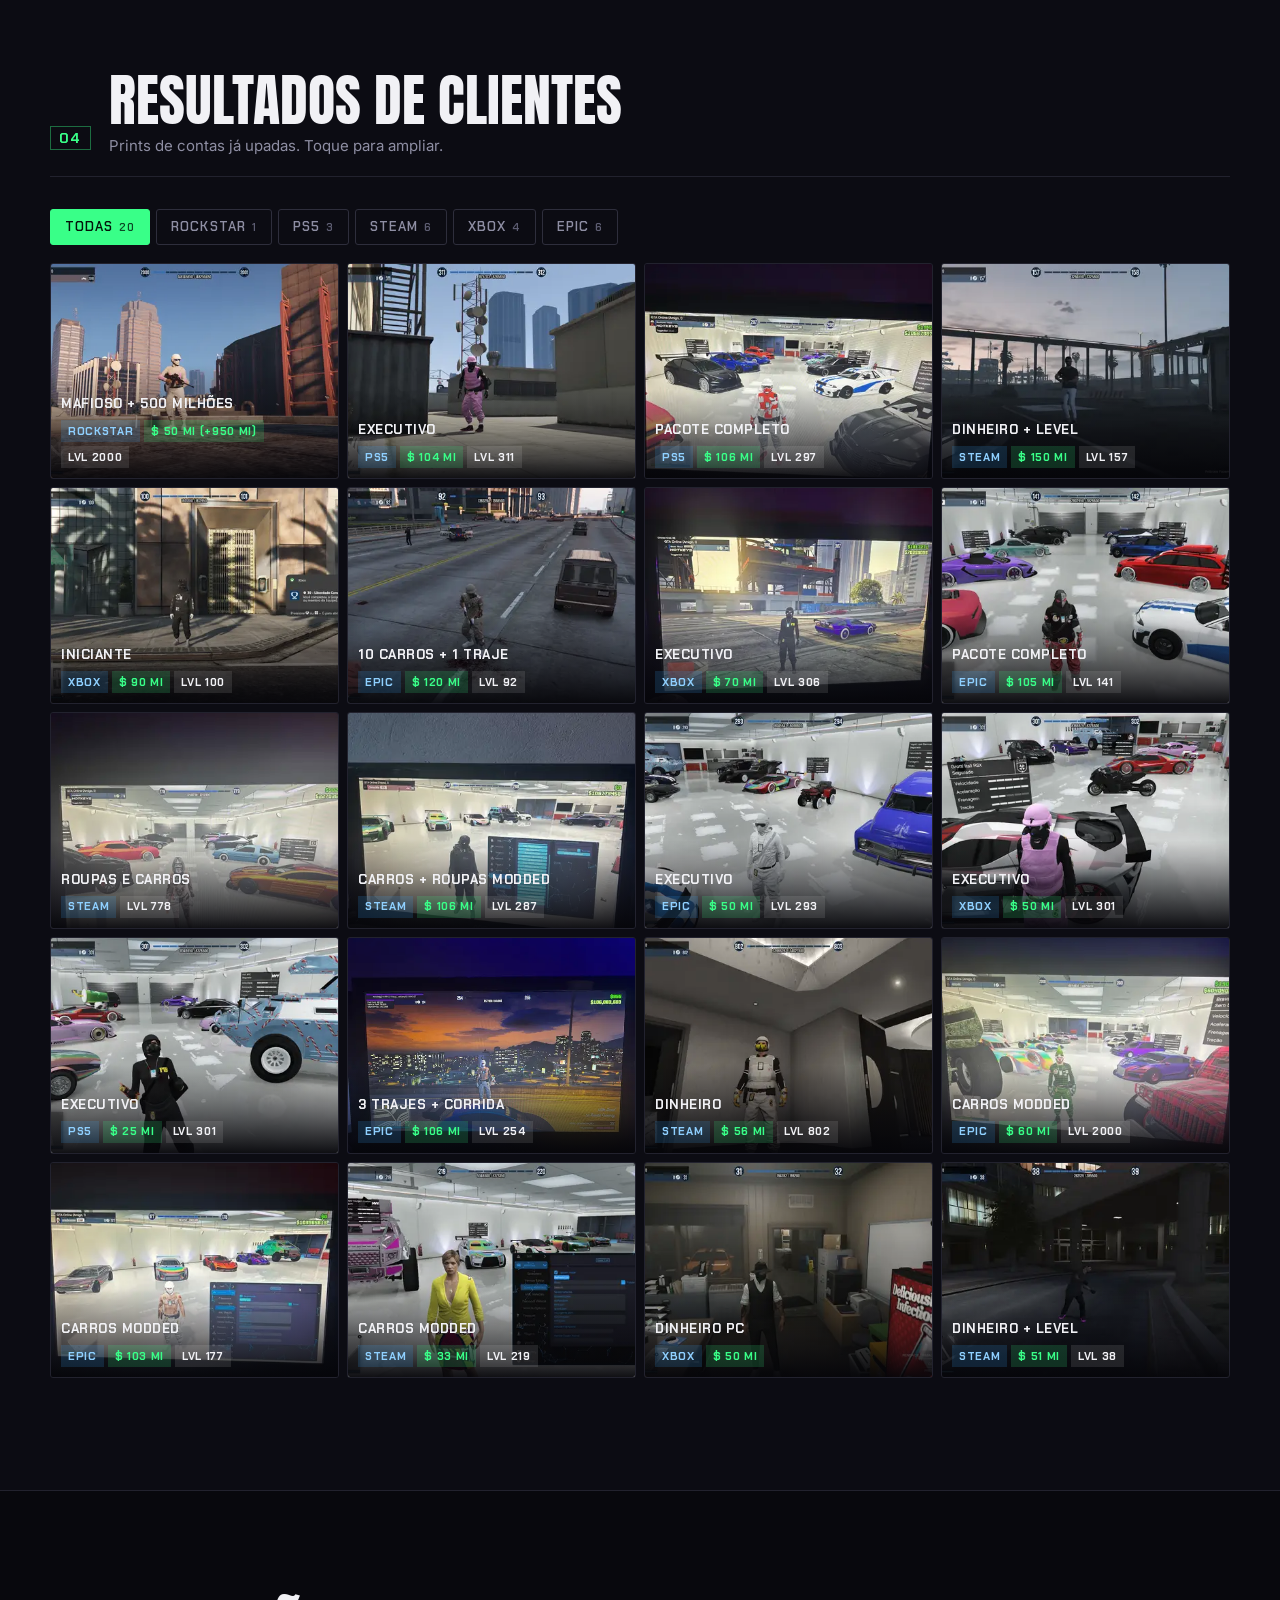
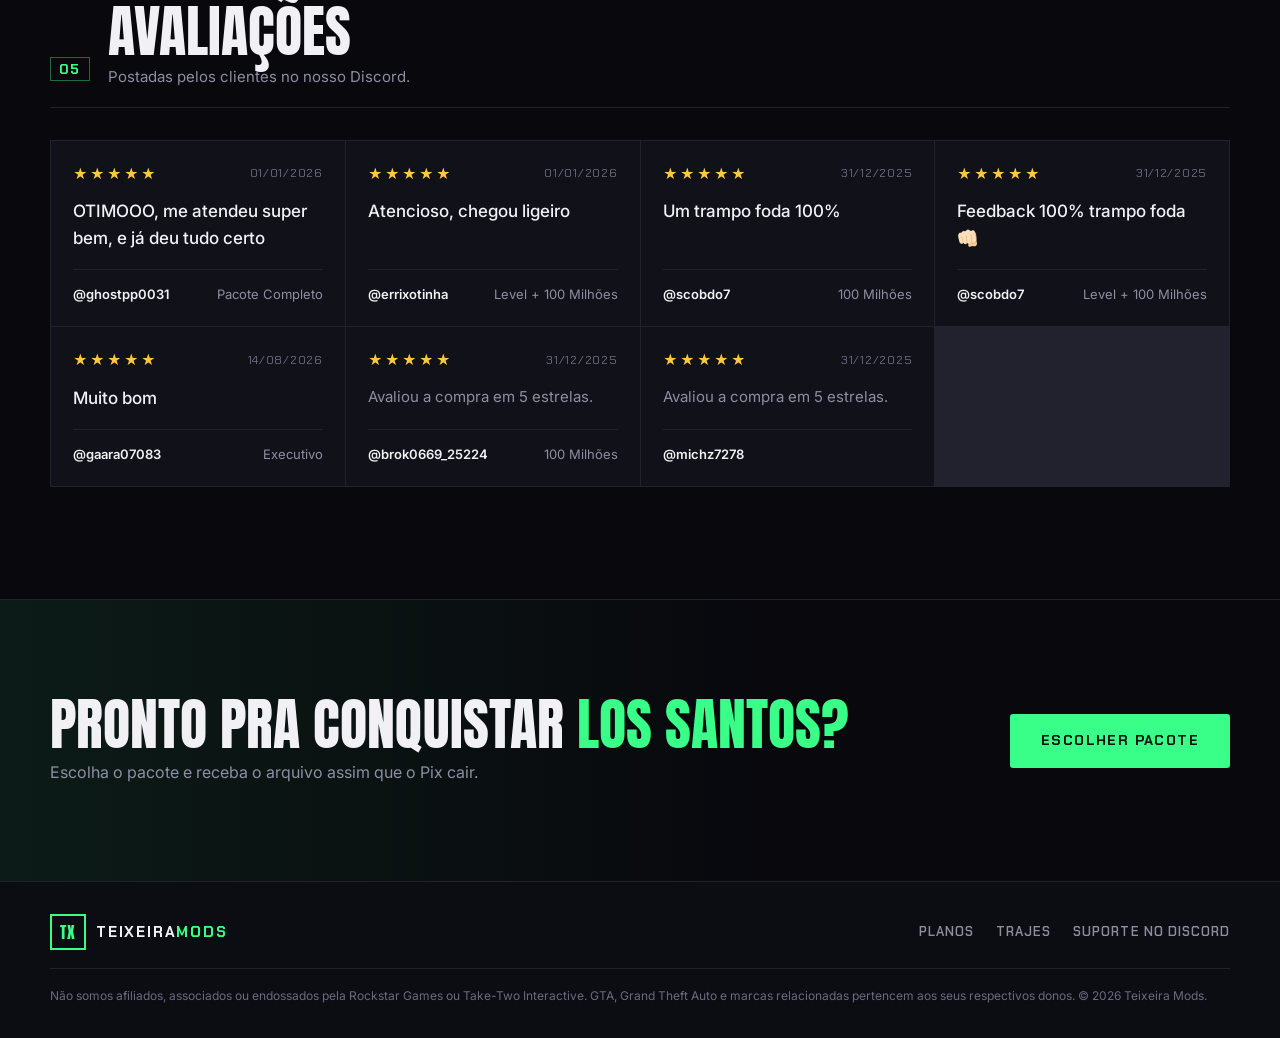
==== commit 7484198d: "Integração Pix CashinPay: cobrança na tela, status, webhook assinado e aviso no Discord Co-Authored-" ====
--- a/index.html
+++ b/index.html
@@ -5,10 +5,10 @@
   <meta charset="utf-8" />
   <meta name="viewport" content="width=device-width, initial-scale=1, viewport-fit=cover" />
   <title>Teixeira Mods — Upgrade GTA Online</title>
-  <meta name="description" content="Planos de upgrade para GTA Online: dinheiro, level, carros e trajes modded. Faça seu pedido e receba o arquivo com todo o upgrade na hora. Steam, Epic, Rockstar, Xbox e PS5." />
+  <meta name="description" content="Planos de upgrade para GTA Online: dinheiro, level, carros e trajes modded. Pague no Pix e baixe o arquivo com todo o upgrade na hora. Steam, Epic, Rockstar, Xbox e PS5." />
   <meta name="theme-color" content="#08080d" />
   <meta property="og:title" content="Teixeira Mods — Upgrade GTA Online" />
-  <meta property="og:description" content="Dinheiro, level, carros e trajes modded. Faça seu pedido e receba o arquivo na hora." />
+  <meta property="og:description" content="Dinheiro, level, carros e trajes modded. Pague no Pix e baixe o arquivo na hora." />
   <meta property="og:image" content="/assets/entregas/e23.webp" />
   <link rel="icon" href="data:image/svg+xml,%3Csvg xmlns='http://www.w3.org/2000/svg' viewBox='0 0 64 64'%3E%3Crect width='64' height='64' fill='%2308080d'/%3E%3Crect x='3' y='3' width='58' height='58' fill='none' stroke='%2339ff88' stroke-width='3'/%3E%3Ctext x='50%25' y='56%25' text-anchor='middle' dominant-baseline='middle' font-family='Arial Black' font-size='28' fill='%2339ff88'%3ETX%3C/text%3E%3C/svg%3E" />
   <link rel="preconnect" href="https://fonts.googleapis.com" />
@@ -46,7 +46,7 @@
       <div class="container hero__inner">
         <p class="label reveal">GTA Online <i>/</i> Upgrade de conta</p>
         <h1 class="hero__title reveal">Domine<br />Los Santos<span class="money">$</span></h1>
-        <p class="hero__sub reveal">Dinheiro, level, carros e trajes modded. Escolha o pacote, finalize o pedido e <b>receba o arquivo com todo o upgrade na mesma hora</b>.</p>
+        <p class="hero__sub reveal">Dinheiro, level, carros e trajes modded. Escolha o pacote, pague no Pix e <b>baixe o arquivo com todo o upgrade na mesma hora</b>.</p>
         <div class="hero__cta reveal">
           <a href="#planos" class="btn btn--primary btn--lg">Ver pacotes</a>
           <a href="#entregas" class="btn btn--line btn--lg">Ver resultados</a>
@@ -60,8 +60,8 @@
         <dl class="stats reveal">
           <div><dt><span class="count" data-to="500">0</span><small>MI</small></dt><dd>no plano Elite</dd></div>
           <div><dt><span class="count" data-to="2000">0</span><small>LVL</small></dt><dd>maior nível alcançado</dd></div>
-          <div><dt>DISCORD</dt><dd>atendimento direto</dd></div>
-          <div><dt>NA HORA</dt><dd>arquivo após o pagamento</dd></div>
+          <div><dt>PIX</dt><dd>QR Code ou copia e cola</dd></div>
+          <div><dt>NA HORA</dt><dd>download após o pagamento</dd></div>
         </dl>
       </div>
     </section>
@@ -108,13 +108,13 @@
           <span class="shead__idx">03</span>
           <div>
             <h2>Como funciona</h2>
-            <p>Rápido, sem esperar atendimento.</p>
+            <p>Tudo pelo site, sem esperar atendimento.</p>
           </div>
         </header>
         <ol class="steps">
           <li class="step reveal"><span class="step__n">01</span><h3>Escolha</h3><p>Selecione o pacote, informe a plataforma e o seu nick.</p></li>
-          <li class="step reveal"><span class="step__n">02</span><h3>Pedido</h3><p>Aceite os termos e chame no Discord. A mensagem do pedido já vai pronta.</p></li>
-          <li class="step reveal"><span class="step__n">03</span><h3>Pague</h3><p>Finalize o pagamento pelo atendimento no Discord.</p></li>
+          <li class="step reveal"><span class="step__n">02</span><h3>Gere o Pix</h3><p>Aceite os termos e gere o pagamento. QR Code e copia e cola na tela.</p></li>
+          <li class="step reveal"><span class="step__n">03</span><h3>Pague</h3><p>Pague pelo app do seu banco. A confirmação é automática.</p></li>
           <li class="step reveal"><span class="step__n">04</span><h3>Entrega</h3><p>Arquivo enviado com todo o upgrade. Você recebe no mesmo momento.</p></li>
         </ol>
       </div>
@@ -154,7 +154,7 @@
       <div class="container cta__inner reveal">
         <div>
           <h2>Pronto pra conquistar <span>Los Santos?</span></h2>
-          <p>Escolha o pacote e receba o arquivo assim que o pagamento for aprovado.</p>
+          <p>Escolha o pacote e receba o arquivo assim que o Pix cair.</p>
         </div>
         <a href="#planos" class="btn btn--primary btn--lg">Escolher pacote</a>
       </div>
@@ -192,27 +192,91 @@
           <!-- 1. formulário -->
           <form class="pane is-active" data-pane="form" id="orderForm" novalidate>
             <p class="pane__title">Dados do pedido</p>
+            <div class="field-row">
+              <label class="field">
+                <span>Plataforma</span>
+                <select id="orderPlatform" required>
+                  <option value="" disabled selected>Selecione</option>
+                  <option>Steam</option><option>Epic Games</option><option>Rockstar Launcher</option>
+                  <option>Xbox App (PC)</option><option>Xbox Series / One</option><option>PS5</option>
+                </select>
+              </label>
+              <label class="field">
+                <span>Seu nick</span>
+                <input id="orderNick" type="text" maxlength="40" placeholder="Nick no jogo" autocomplete="off" required />
+              </label>
+            </div>
+            <p class="field-group">Dados para o Pix</p>
             <label class="field">
-              <span>Plataforma</span>
-              <select id="orderPlatform" required>
-                <option value="" disabled selected>Selecione</option>
-                <option>Steam</option><option>Epic Games</option><option>Rockstar Launcher</option>
-                <option>Xbox App (PC)</option><option>Xbox Series / One</option><option>PS5</option>
-              </select>
+              <span>Nome completo</span>
+              <input id="orderName" type="text" maxlength="100" placeholder="Como no seu documento" autocomplete="name" required />
             </label>
+            <div class="field-row">
+              <label class="field">
+                <span>E-mail</span>
+                <input id="orderEmail" type="email" maxlength="120" placeholder="voce@email.com" autocomplete="email" inputmode="email" required />
+              </label>
+              <label class="field">
+                <span>WhatsApp</span>
+                <input id="orderPhone" type="tel" maxlength="15" placeholder="(11) 99999-9999" autocomplete="tel-national" inputmode="numeric" required />
+              </label>
+            </div>
             <label class="field">
-              <span>Seu nick</span>
-              <input id="orderNick" type="text" maxlength="40" placeholder="Nick no jogo" autocomplete="off" required />
+              <span>CPF</span>
+              <input id="orderCpf" type="text" maxlength="14" placeholder="000.000.000-00" inputmode="numeric" autocomplete="off" required />
             </label>
             <label class="accept">
               <input type="checkbox" id="orderAccept" />
               <span>Li e aceito os <button type="button" class="link" id="openTerms">termos de compra</button> e estou ciente de que a compra dá acesso a um arquivo digital com o upgrade.</span>
             </label>
             <p class="form__error" id="formError" role="alert"></p>
-            <button class="btn btn--primary btn--lg btn--block" id="orderSend" type="submit" disabled>Chamar no Discord</button>
-            <p class="form__note">O pedido é finalizado no nosso <b>Discord</b>. A mensagem com os dados do pedido é copiada automaticamente, é só colar.</p>
+            <button class="btn btn--primary btn--lg btn--block" id="orderSend" type="submit" disabled>Gerar pagamento</button>
           </form>
 
+          <!-- 2. pix -->
+          <div class="pane" data-pane="pix" aria-live="polite">
+            <p class="pane__title">Pague com Pix</p>
+            <div class="pix">
+              <div class="pix__qr" id="pixQr"><span class="spinner" aria-hidden="true"></span></div>
+              <div class="pix__side">
+                <p class="pix__amount" id="pixAmount"></p>
+                <ol class="pix__how">
+                  <li>Abra o app do seu banco</li>
+                  <li>Escolha pagar com Pix</li>
+                  <li>Escaneie o QR Code ou cole o código</li>
+                </ol>
+              </div>
+            </div>
+            <label class="field">
+              <span>Pix copia e cola</span>
+              <div class="copy">
+                <input id="pixCode" type="text" readonly />
+                <button type="button" class="btn btn--primary" id="pixCopy">Copiar</button>
+              </div>
+            </label>
+            <div class="pix__status"><span class="spinner spinner--sm" aria-hidden="true"></span><span id="pixStatus">Aguardando pagamento…</span><span class="pix__timer" id="pixTimer"></span></div>
+          </div>
+
+          <!-- 3. pago -->
+          <div class="pane" data-pane="paid">
+            <div class="paid">
+              <span class="paid__icon" aria-hidden="true">
+                <svg viewBox="0 0 24 24" fill="none" stroke="currentColor" stroke-width="2.6" stroke-linecap="square"><path d="M4.5 12.5l5 5L19.5 7"/></svg>
+              </span>
+              <p class="pane__title">Pagamento confirmado</p>
+              <p class="paid__text">Seu arquivo com todo o upgrade está pronto.</p>
+              <a class="btn btn--primary btn--lg btn--block" id="downloadBtn" href="#" target="_blank" rel="noopener" download>Baixar arquivo</a>
+              <p class="paid__hint">Guarde o link. Dúvidas? <a href="#" class="js-discord" target="_blank" rel="noopener">Suporte no Discord</a></p>
+            </div>
+          </div>
+
+          <!-- erro / expirado -->
+          <div class="pane" data-pane="error">
+            <p class="pane__title" id="errorTitle">Não foi possível gerar o pagamento</p>
+            <p class="paid__text" id="errorText">Tente novamente em instantes.</p>
+            <button type="button" class="btn btn--line btn--block" id="retryBtn">Tentar de novo</button>
+            <a href="#" class="btn btn--primary btn--block js-discord err__discord" target="_blank" rel="noopener">Chamar no Discord</a>
+          </div>
         </div>
       </div>
 
@@ -226,17 +290,18 @@
           <h4>1. Objeto</h4>
           <p>A compra dá acesso a um arquivo digital com o upgrade do plano ou pacote escolhido, acompanhado das instruções para o próprio cliente aplicá-lo e continuar seu upgrade. A compra não corresponde à contratação de uma pessoa para operar a conta do cliente.</p>
           <h4>2. O que o cliente recebe</h4>
-          <p>Após a confirmação do pagamento, o arquivo ou link de download é enviado no mesmo momento pelo atendimento no Discord. Os arquivos podem estar hospedados em serviços externos, como Google Drive ou equivalente.</p>
+          <p>Após a confirmação do pagamento, o arquivo ou link de download é liberado no mesmo momento, na própria tela de compra. Os arquivos podem estar hospedados em serviços externos, como Google Drive ou equivalente.</p>
           <h4>3. Como funciona a compra</h4>
           <p>Escolha do produto, aceite destes termos, pagamento, confirmação da transação e liberação do arquivo. O simples envio do pedido não representa pagamento aprovado.</p>
           <h4>4. Pagamento</h4>
-          <p>O pagamento é feito pelos meios informados no atendimento, no valor apresentado no momento da compra. Pagamentos pendentes, recusados, cancelados ou expirados mantêm o arquivo bloqueado até a regularização.</p>
+          <p>O pagamento é feito por Pix, no valor apresentado no momento da compra. Pagamentos pendentes, recusados, cancelados ou expirados mantêm o arquivo bloqueado até a regularização.</p>
           <h4>5. Natureza do produto e resultados</h4>
           <p>Os itens listados em cada plano descrevem o conteúdo do arquivo. A aplicação depende do próprio cliente, e o resultado pode variar conforme versão do GTA, plataforma, configurações e atualizações do jogo.</p>
           <h4>6. Riscos</h4>
           <p>O uso de modificações no GTA Online não é permitido pelos termos da Rockstar Games e pode resultar em reset ou banimento da conta. Ao comprar, o cliente declara estar ciente e assume esse risco.</p>
           <h4>7. Segurança dos dados</h4>
           <p>Nunca compartilhe senha, código de autenticação, token ou cookies de sessão. A loja não solicita essas informações para enviar o arquivo.</p>
+          <p>Nome, e-mail, telefone e CPF informados na compra são usados apenas para gerar e identificar o pagamento Pix, e são compartilhados somente com o processador de pagamentos (CashinPay).</p>
           <h4>8. Uso pessoal</h4>
           <p>O arquivo é de uso pessoal do comprador. Não é permitido revender, redistribuir ou publicar o material.</p>
           <h4>9. Atualizações</h4>
@@ -266,6 +331,7 @@
   <div class="toast" id="toast" role="status" aria-live="polite"></div>
 
   <script src="config.js"></script>
+  <script src="pagamento.js"></script>
   <script src="script.js"></script>
 </body>
 </html>
--- a/styles.css
+++ b/styles.css
@@ -220,6 +220,9 @@
 .order__items li { display: flex; align-items: center; gap: 10px; padding: 10px 0; border-bottom: 1px solid var(--line); font-size: 14px; font-weight: 500; }
 .order__items li::before { content: ""; flex: none; width: 8px; height: 8px; background: var(--c); }
 .order__flow { padding: 30px 28px; min-width: 0; }
+.pane { display: none; }
+.pane.is-active { display: block; animation: paneIn .35s var(--ease); }
+@keyframes paneIn { from { opacity: 0; transform: translateY(6px); } }
 .pane__title { margin: 0 0 18px; font-family: var(--tech); font-size: 15px; font-weight: 700; letter-spacing: .12em; text-transform: uppercase; }
 
 .field { display: grid; gap: 6px; margin-bottom: 14px; font-family: var(--tech); font-size: 12px; font-weight: 600; letter-spacing: .1em; text-transform: uppercase; color: var(--muted); }
@@ -231,7 +234,6 @@
 /* painel de termos sobre a janela de compra */
 .modal__panel.has-terms { overflow: hidden; }
 .termsbox { position: absolute; inset: 0; z-index: 5; display: flex; flex-direction: column; background: var(--surface); animation: paneIn .3s var(--ease); }
-@keyframes paneIn { from { opacity: 0; transform: translateY(6px); } }
 .termsbox[hidden] { display: none; }
 .termsbox__head { display: flex; align-items: center; justify-content: space-between; padding: 20px 28px 16px; border-bottom: 1px solid var(--line); }
 .termsbox__head .pane__title { margin: 0; }
@@ -244,10 +246,33 @@
 .accept input { flex: none; width: 20px; height: 20px; margin: 1px 0 0; accent-color: var(--money); cursor: pointer; }
 .form__error { margin: 0 0 10px; font-size: 13px; color: var(--red); }
 .form__error:empty { display: none; }
-.form__note { margin: 12px 0 0; font-size: 13px; line-height: 1.5; color: var(--muted); text-align: center; }
-.form__note b { color: var(--text); }
-
-
+.field-row { display: grid; grid-template-columns: 1fr 1fr; gap: 0 10px; }
+.field-group { margin: 6px 0 12px; padding-top: 14px; border-top: 1px solid var(--line); font-family: var(--tech); font-size: 12px; font-weight: 700; letter-spacing: .12em; text-transform: uppercase; color: var(--c); }
+.err__discord { margin-top: 8px; }
+
+.pix { display: grid; grid-template-columns: auto 1fr; gap: 18px; align-items: center; margin-bottom: 16px; }
+.pix__qr { display: grid; place-items: center; width: 200px; height: 200px; padding: 10px; background: #fff; border-radius: var(--r); }
+.pix__qr img, .pix__qr canvas { width: 100% !important; height: 100% !important; }
+.pix__noqr { color: #333; font-size: 13px; text-align: center; }
+.pix__amount { margin: 0 0 10px; font-family: var(--display); font-size: 40px; line-height: 1; }
+.pix__how { margin: 0; padding-left: 18px; font-size: 14px; color: var(--muted); display: grid; gap: 4px; }
+.copy { display: flex; gap: 6px; }
+.copy input { font-family: ui-monospace, Consolas, monospace !important; font-size: 13px !important; }
+.copy .btn { height: 48px; flex: none; }
+.pix__status { display: flex; align-items: center; gap: 10px; padding: 12px 14px; border: 1px solid var(--line-2); background: var(--bg); font-size: 14px; }
+.pix__timer { margin-left: auto; font-family: var(--tech); font-weight: 700; color: var(--money); }
+.spinner { width: 34px; height: 34px; border: 3px solid #ddd; border-top-color: #111; border-radius: 50%; animation: spin .8s linear infinite; }
+.spinner--sm { width: 16px; height: 16px; border-width: 2px; border-color: var(--line-2); border-top-color: var(--money); }
+@keyframes spin { to { transform: rotate(360deg); } }
+
+.paid { text-align: center; padding: 10px 0; }
+.paid__icon { display: inline-grid; place-items: center; width: 64px; height: 64px; margin-bottom: 16px; border: 2px solid var(--money); color: var(--money); animation: pop .5s var(--ease); }
+.paid__icon svg { width: 34px; height: 34px; }
+@keyframes pop { from { transform: scale(.6); opacity: 0; } }
+.paid .pane__title { margin-bottom: 6px; }
+.paid__text { margin: 0 0 22px; color: var(--muted); }
+.paid__hint { margin: 14px 0 0; font-size: 13px; color: var(--muted); }
+.paid__hint a { color: var(--money); }
 
 /* ---------- lightbox ---------- */
 .lightbox { background: rgba(3,3,6,.94); }
@@ -352,6 +377,9 @@
   .footer__inner { grid-template-columns: 1fr; }
   .footer__links { justify-self: start; }
   .logo__text { font-size: 13px; }
+  .pix { grid-template-columns: 1fr; justify-items: center; text-align: center; }
+  .field-row { grid-template-columns: 1fr; }
+  .pix__how { text-align: left; }
   .lightbox__nav { top: auto; bottom: 16px; transform: none; }
 }
 
